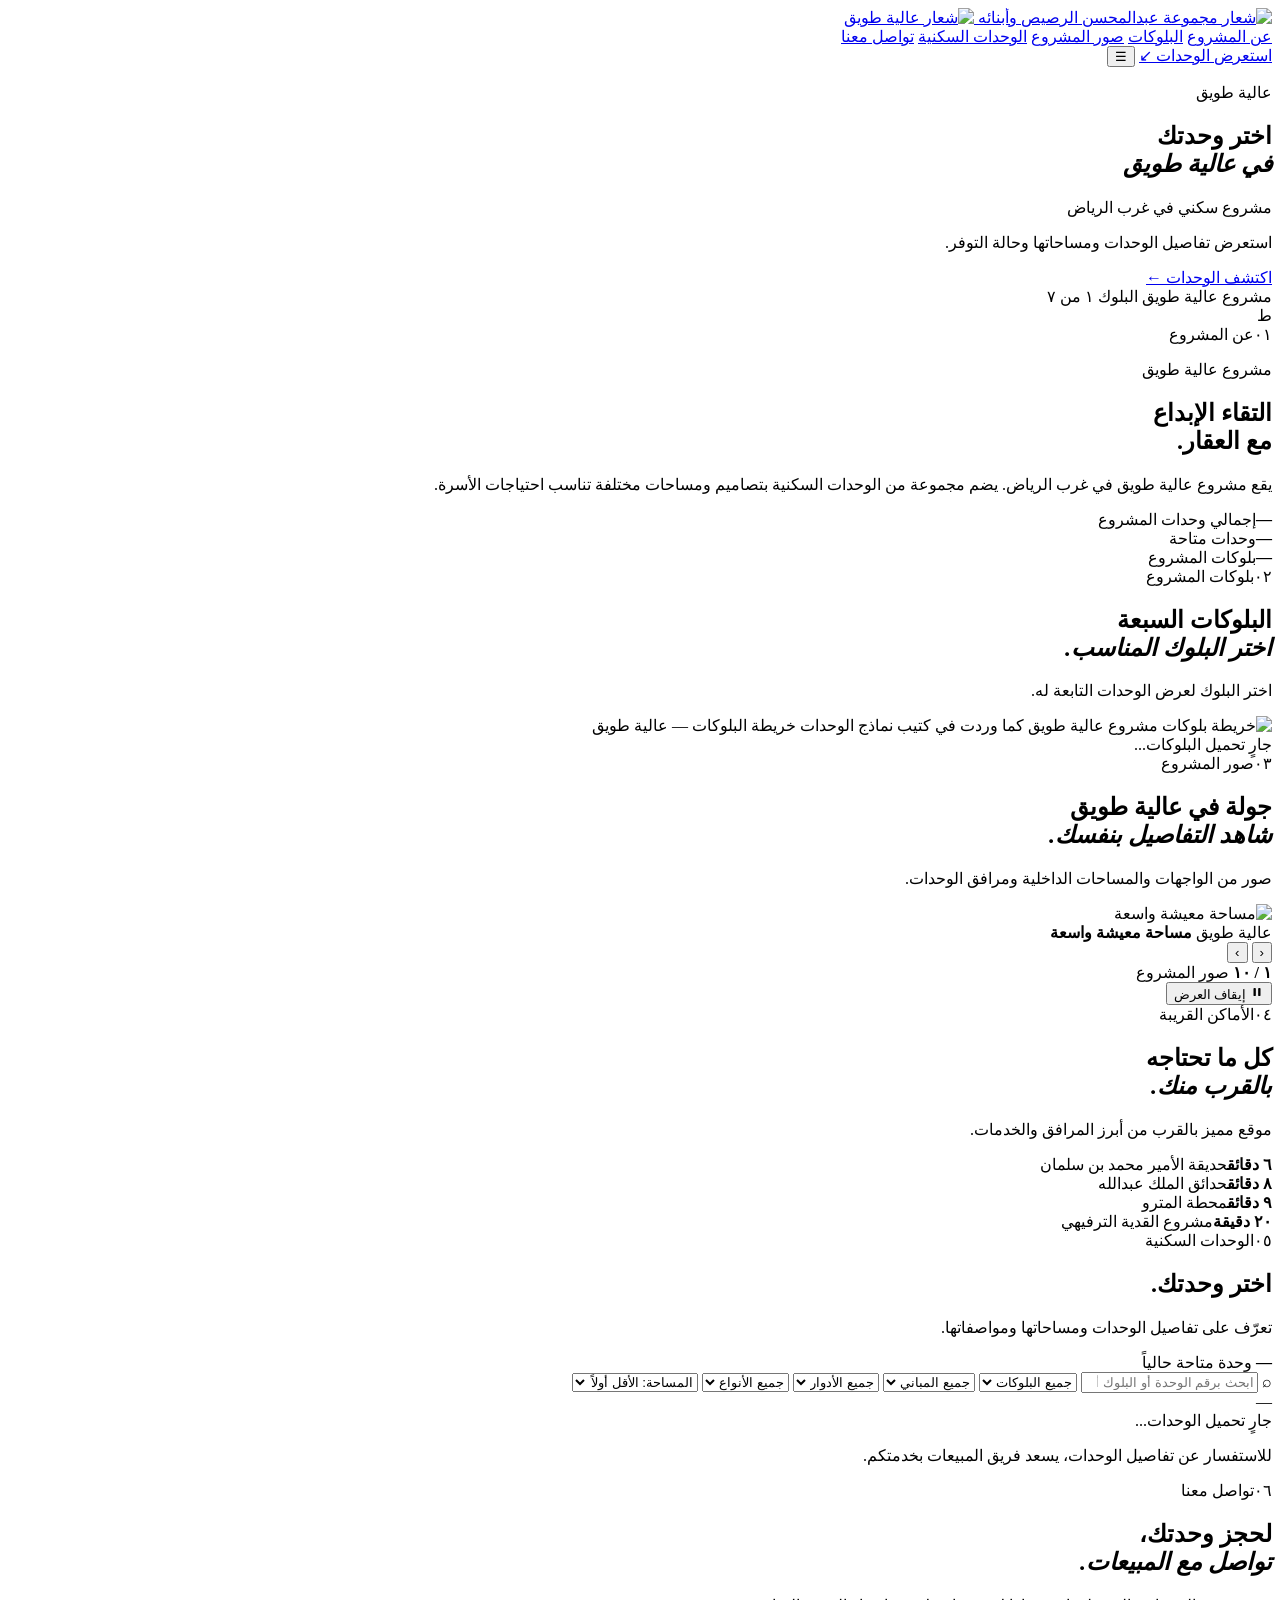
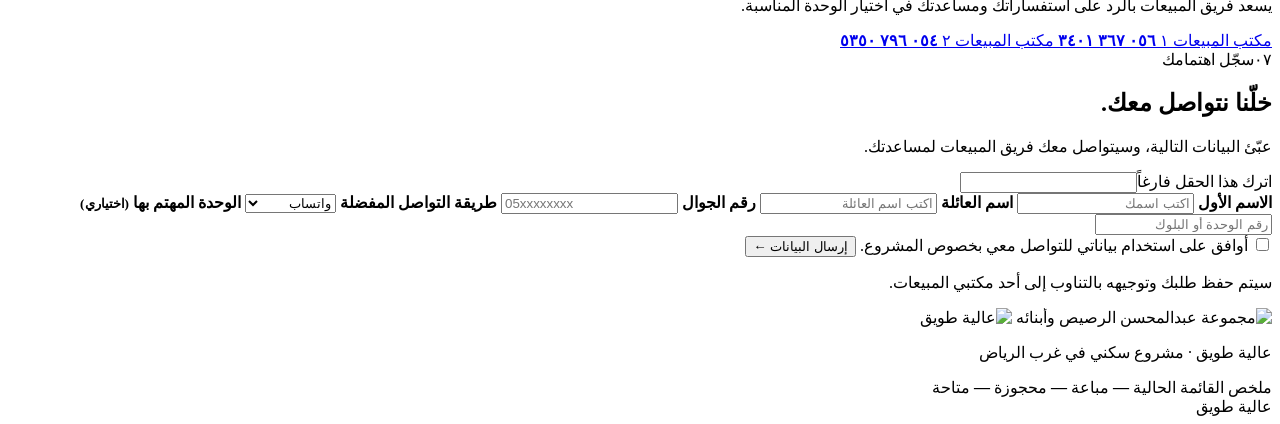
==== index.html @ 4b902c4a "Add files via upload" ====
<!doctype html>
<html lang="ar" dir="rtl">
<head>
  <meta charset="utf-8">
  <meta name="viewport" content="width=device-width, initial-scale=1">
  <meta name="theme-color" content="#633843">
  <meta name="description" content="استعرض وحدات مشروع عالية طويق وتفاصيلها">
  <title>عالية طويق | الوحدات السكنية</title>

  <link rel="preconnect" href="https://fonts.googleapis.com">
  <link rel="preconnect" href="https://fonts.gstatic.com" crossorigin>
  <link href="https://fonts.googleapis.com/css2?family=IBM+Plex+Sans+Arabic:wght@400;500;600;700&family=Noto+Naskh+Arabic:wght@500;600;700&display=swap" rel="stylesheet">

  <link rel="stylesheet" href="assets/css/site.css">
  <link rel="stylesheet" href="assets/css/modern.css">

  <!-- تنسيق بسيط لأيقونة زر المعرض فقط -->
  <style>
    .gallery-play-icon {
      display: inline-flex;
      align-items: center;
      justify-content: center;
      width: 14px;
      height: 14px;
    }
    .gallery-play-icon svg {
      display: block;
      width: 100%;
      height: 100%;
    }
  </style>
</head>
<body>

  <!-- ===================== الهيدر ===================== -->
  <header class="header">
    <a class="brand" href="#home" aria-label="مجموعة الرصيص">
      <img class="company-logo"
           src="assets/images/alrossais-logo-transparent.png"
           alt="شعار مجموعة عبدالمحسن الرصيص وأبنائه">
      <span class="brand-divider"></span>
      <span class="project-brand">
        <img class="tauwiq-logo"
             src="assets/images/tauwiq-logo-transparent.png"
             alt="شعار عالية طويق">
      </span>
    </a>

    <nav class="nav" id="nav">
      <a href="#about">عن المشروع</a>
      <a href="#sites">البلوكات</a>
      <a href="#gallery">صور المشروع</a>
      <a href="#units">الوحدات السكنية</a>
      <a href="#contact">تواصل معنا</a>
    </nav>

    <a class="nav-cta" href="#units">استعرض الوحدات <span>↙</span></a>
    <button class="menu-btn" id="menuBtn" aria-label="فتح القائمة">☰</button>
  </header>

  <main id="home">

    <!-- ===================== الهيرو ===================== -->
    <section class="hero">
      <div class="hero-image"></div>
      <div class="hero-overlay"></div>

      <div class="hero-content">
        <p class="eyebrow light">عالية طويق</p>
        <h1>اختر وحدتك<br><em>في عالية طويق</em></h1>
        <p class="hero-tagline">مشروع سكني في غرب الرياض</p>
        <p class="hero-description">استعرض تفاصيل الوحدات ومساحاتها وحالة التوفر.</p>
        <a class="primary-btn" href="#units">اكتشف الوحدات <span>←</span></a>
      </div>

      <div class="hero-bottom">
        <span>مشروع عالية طويق</span>
        <span>البلوك ١ من ٧</span>
      </div>
      <div class="hero-ornament">ط</div>
    </section>

    <!-- ===================== عن المشروع ===================== -->
    <section class="intro section-wrap" id="about">
      <div class="section-kicker">
        <span>٠١</span><i></i><span>عن المشروع</span>
      </div>

      <div class="intro-grid">
        <div>
          <p class="eyebrow">مشروع عالية طويق</p>
          <h2>التقاء الإبداع<br>مع العقار.</h2>
        </div>

        <div class="intro-copy">
          <p>يقع مشروع عالية طويق في غرب الرياض. يضم مجموعة من الوحدات السكنية بتصاميم ومساحات مختلفة تناسب احتياجات الأسرة.</p>

          <div class="intro-stats">
            <div><strong id="totalUnits">—</strong><span>إجمالي وحدات المشروع</span></div>
            <div><strong id="availableUnits">—</strong><span>وحدات متاحة</span></div>
            <div><strong id="siteCount">—</strong><span>بلوكات المشروع</span></div>
          </div>
        </div>
      </div>
    </section>

    <!-- ===================== البلوكات ===================== -->
    <section class="sites-section" id="sites">
      <div class="section-wrap">
        <div class="section-heading">
          <div>
            <div class="section-kicker"><span>٠٢</span><i></i><span>بلوكات المشروع</span></div>
            <h2>البلوكات السبعة<br><em>اختر البلوك المناسب.</em></h2>
          </div>
          <p>اختر البلوك لعرض الوحدات التابعة له.</p>
        </div>

        <div class="map-layout">
          <div class="map-image-wrap">
            <img src="assets/images/official-location-map.jpg"
                 alt="خريطة بلوكات مشروع عالية طويق كما وردت في كتيب نماذج الوحدات">
            <span class="map-caption">خريطة البلوكات — عالية طويق</span>
          </div>
          <div class="site-list" id="siteList">
            <div class="loading">جارٍ تحميل البلوكات...</div>
          </div>
        </div>
      </div>
    </section>

    <!-- ===================== معرض الصور ===================== -->
    <section class="gallery-section" id="gallery">
      <div class="section-wrap">
        <div class="section-heading gallery-heading">
          <div>
            <div class="section-kicker"><span>٠٣</span><i></i><span>صور المشروع</span></div>
            <h2>جولة في عالية طويق<br><em>شاهد التفاصيل بنفسك.</em></h2>
          </div>
          <p>صور من الواجهات والمساحات الداخلية ومرافق الوحدات.</p>
        </div>

        <div class="gallery-slider" id="gallerySlider" aria-label="معرض صور عالية طويق">

          <div class="gallery-stage">
            <img class="gallery-main-image" id="galleryMainImage"
                 src="assets/images/gallery/photo-01.webp"
                 alt="مساحة معيشة واسعة"
                 loading="lazy">
            <div class="gallery-image-shade"></div>

            <div class="gallery-caption">
              <span class="gallery-caption-kicker">عالية طويق</span>
              <strong id="galleryCaption">مساحة معيشة واسعة</strong>
            </div>

            <button class="gallery-arrow gallery-prev" id="galleryPrev" type="button" aria-label="الصورة السابقة">‹</button>
            <button class="gallery-arrow gallery-next" id="galleryNext" type="button" aria-label="الصورة التالية">›</button>
          </div>

          <div class="gallery-controls">
            <div class="gallery-position">
              <strong id="galleryCount">١ / ١٠</strong>
              <span>صور المشروع</span>
            </div>

            <div class="gallery-dots" id="galleryDots" aria-label="اختيار الصورة"></div>

            <button class="gallery-play" id="galleryPlay" type="button" aria-label="إيقاف عرض الصور">
              <!-- الأيقونة تُبنى تلقائياً عبر السكربت في الأسفل -->
              <span id="galleryPlayIcon" class="gallery-play-icon" aria-hidden="true"></span>
              <span id="galleryPlayText">إيقاف العرض</span>
            </button>
          </div>

          <div class="gallery-thumbnails" id="galleryThumbnails" aria-label="صور المعرض المصغرة"></div>
        </div>
      </div>
    </section>

    <!-- ===================== الأماكن القريبة ===================== -->
    <section class="nearby-section">
      <div class="section-wrap">
        <div class="section-heading">
          <div>
            <div class="section-kicker"><span>٠٤</span><i></i><span>الأماكن القريبة</span></div>
            <h2>كل ما تحتاجه<br><em>بالقرب منك.</em></h2>
          </div>
          <p>موقع مميز بالقرب من أبرز المرافق والخدمات.</p>
        </div>

        <div class="nearby-grid">
          <div><strong>٦ دقائق</strong><span>حديقة الأمير محمد بن سلمان</span></div>
          <div><strong>٨ دقائق</strong><span>حدائق الملك عبدالله</span></div>
          <div><strong>٩ دقائق</strong><span>محطة المترو</span></div>
          <div><strong>٢٠ دقيقة</strong><span>مشروع القدية الترفيهي</span></div>
        </div>
      </div>
    </section>

    <!-- ===================== الوحدات ===================== -->
    <section class="units-section section-wrap" id="units">
      <div class="section-heading units-heading">
        <div>
          <div class="section-kicker"><span>٠٥</span><i></i><span>الوحدات السكنية</span></div>
          <h2>اختر وحدتك.</h2>
          <p>تعرّف على تفاصيل الوحدات ومساحاتها ومواصفاتها.</p>
        </div>

        <div class="available-stamp">
          <strong id="availableStamp">—</strong>
          <span>وحدة متاحة حالياً</span>
        </div>
      </div>

      <div class="filter-panel">
        <div class="filter-top">
          <label class="search-box">
            <span>⌕</span>
            <input id="searchInput" type="search" placeholder="ابحث برقم الوحدة أو البلوك أو المبنى">
          </label>

          <select id="siteFilter" aria-label="البلوك">
            <option value="">جميع البلوكات</option>
          </select>

          <select id="buildingFilter" aria-label="المبنى">
            <option value="">جميع المباني</option>
          </select>

          <select id="floorFilter" aria-label="الدور">
            <option value="">جميع الأدوار</option>
          </select>

          <select id="typeFilter" aria-label="نوع الوحدة">
            <option value="">جميع الأنواع</option>
            <option value="دوبلكس">دوبلكس</option>
            <option value="فيلا">فيلا</option>
          </select>

          <select id="sortFilter" aria-label="ترتيب النتائج">
            <option value="area-asc">المساحة: الأقل أولاً</option>
            <option value="area-desc">المساحة: الأكبر أولاً</option>
          </select>
        </div>

        <div class="filter-bottom">
          <span class="results-count" id="resultsCount">—</span>
        </div>
      </div>

      <div class="unit-grid" id="unitGrid">
        <div class="loading">جارٍ تحميل الوحدات...</div>
      </div>

      <div class="no-results" id="noResults" hidden>لا توجد وحدات مطابقة لخيارات البحث.</div>

      <p class="availability-note">للاستفسار عن تفاصيل الوحدات، يسعد فريق المبيعات بخدمتكم.</p>
    </section>
  </main>

  <!-- ===================== تواصل + تسجيل اهتمام ===================== -->
  <div class="cta-split">

    <section class="contact-section section-wrap" id="contact">
      <div class="contact-copy">
        <div class="section-kicker"><span>٠٦</span><i></i><span>تواصل معنا</span></div>
        <h2>لحجز وحدتك،<br><em>تواصل مع المبيعات.</em></h2>
        <p>يسعد فريق المبيعات بالرد على استفساراتك ومساعدتك في اختيار الوحدة المناسبة.</p>
      </div>

      <div class="contact-numbers">
        <a href="tel:0563673401">
          <span>مكتب المبيعات ١</span>
          <strong class="phone-number"><bdi dir="ltr">٠٥٦ ٣٦٧ ٣٤٠١</bdi></strong>
        </a>
        <a href="tel:0547965350">
          <span>مكتب المبيعات ٢</span>
          <strong class="phone-number"><bdi dir="ltr">٠٥٤ ٧٩٦ ٥٣٥٠</bdi></strong>
        </a>
      </div>
    </section>

    <section class="lead-section section-wrap" id="lead">
      <div class="lead-heading">
        <div class="section-kicker"><span>٠٧</span><i></i><span>سجّل اهتمامك</span></div>
        <h2>خلّنا نتواصل معك.</h2>
        <p>عبّئ البيانات التالية، وسيتواصل معك فريق المبيعات لمساعدتك.</p>
      </div>

      <form class="lead-form" id="leadForm">
        <label class="lead-honeypot" aria-hidden="true">اترك هذا الحقل فارغاً<input name="website" type="text" tabindex="-1" autocomplete="off"></label>
        <div class="lead-fields">
          <label>
            <b>الاسم الأول</b>
            <input name="firstName" type="text" autocomplete="given-name" placeholder="اكتب اسمك" required>
          </label>

          <label>
            <b>اسم العائلة</b>
            <input name="lastName" type="text" autocomplete="family-name" placeholder="اكتب اسم العائلة" required>
          </label>

          <label>
            <b>رقم الجوال</b>
            <input name="phone" type="tel" inputmode="tel" autocomplete="tel" placeholder="05xxxxxxxx" maxlength="20" required>
          </label>

          <label>
            <b>طريقة التواصل المفضلة</b>
            <select name="contactMethod">
              <option value="واتساب">واتساب</option>
              <option value="اتصال هاتفي">اتصال هاتفي</option>
            </select>
          </label>

          <label class="full">
            <b>الوحدة المهتم بها <small>(اختياري)</small></b>
            <input name="unit" type="text" placeholder="رقم الوحدة أو البلوك">
          </label>
        </div>

        <label class="lead-consent">
          <input type="checkbox" name="consent" required>
          أوافق على استخدام بياناتي للتواصل معي بخصوص المشروع.
        </label>

        <button class="lead-submit" type="submit">إرسال البيانات <span>←</span></button>

        <p class="lead-feedback" id="leadFeedback" aria-live="polite">
سيتم حفظ طلبك وتوجيهه بالتناوب إلى أحد مكتبي المبيعات.
        </p>
      </form>
    </section>
  </div>

  <!-- ===================== الفوتر ===================== -->
  <footer class="footer">
    <div class="footer-top">
      <div class="footer-logos">
        <img class="footer-company-logo"
             src="assets/images/alrossais-logo-transparent.png"
             alt="مجموعة عبدالمحسن الرصيص وأبنائه">
        <span></span>
        <img class="footer-project-logo"
             src="assets/images/tauwiq-logo-transparent.png"
             alt="عالية طويق">
      </div>
      <p>عالية طويق · مشروع سكني في غرب الرياض</p>
    </div>

    <div class="footer-bottom">
      <div class="footer-sales" aria-label="ملخص حالات الوحدات">
        <span class="sales-title">ملخص القائمة الحالية</span>
        <span><strong id="footerSold">—</strong> مباعة</span>
        <span><strong id="footerReserved">—</strong> محجوزة</span>
        <span><strong id="footerAvailable">—</strong> متاحة</span>
      </div>
      <span class="footer-copy">عالية طويق</span>
    </div>
  </footer>

  <!-- ===================== نافذة تفاصيل الوحدة ===================== -->
  <dialog id="unitDialog" class="unit-dialog">
    <button class="dialog-close" id="dialogClose" aria-label="إغلاق">×</button>
    <div id="dialogContent"></div>
  </dialog>

  <!-- ===================== السكربتات ===================== -->

  <!-- ١) سكربت التطبيق الرئيسي -->
  <script src="assets/js/app.js"></script>

  <!-- ٢) سكربت أيقونة زر المعرض: يضمن بقاء SVG حتى لو غيّر app.js النص -->
  <script>
    (function () {
      var el = document.getElementById('galleryPlayIcon');
      if (!el) return;

      var ICONS = {
        pause:
          '<svg viewBox="0 0 24 24" fill="currentColor" aria-hidden="true">' +
            '<rect x="6"  y="5" width="4" height="14" rx="1.5"></rect>' +
            '<rect x="14" y="5" width="4" height="14" rx="1.5"></rect>' +
          '</svg>',
        play:
          '<svg viewBox="0 0 24 24" fill="currentColor" aria-hidden="true">' +
            '<path d="M8 5.3v13.4a1 1 0 0 0 1.52.85l11-6.7a1 1 0 0 0 0-1.7l-11-6.7A1 1 0 0 0 8 5.3z"></path>' +
          '</svg>'
      };

      // الأيقونة الافتراضية: إيقاف مؤقت (شريطان)
      el.innerHTML = ICONS.pause;

      // اعتراض setter الخاص بـ textContent حتى لو app.js حاول تغييره
      var nativeDesc = Object.getOwnPropertyDescriptor(Node.prototype, 'textContent');

      Object.defineProperty(el, 'textContent', {
        configurable: true,
        get: function () {
          return nativeDesc.get.call(el);
        },
        set: function (value) {
          var str = String(value == null ? '' : value).trim();

          // كشف هل القيمة الجديدة تعني "إيقاف" أم "تشغيل"
          var isPause =
            /[Ⅱ❚⏸‖]/.test(str) ||        // رموز إيقاف شائعة
            /إيقاف/.test(str) ||
            str === 'II';

          el.innerHTML = isPause ? ICONS.pause : ICONS.play;
        }
      });
    })();
  </script>

  <!-- ٣) ظهور العناصر عند التمرير -->
  <script>
    (function () {
      var els = document.querySelectorAll(
        '.intro-grid, .section-heading, .map-layout, .gallery-slider, .nearby-grid, .filter-panel'
      );

      if (!('IntersectionObserver' in window)) return;

      var io = new IntersectionObserver(function (entries) {
        entries.forEach(function (entry) {
          if (entry.isIntersecting) {
            entry.target.classList.add('in');
            io.unobserve(entry.target);
          }
        });
      }, { threshold: 0.12 });

      els.forEach(function (el) {
        el.classList.add('rv');
        io.observe(el);
      });
    })();
  </script>
</body>
</html>
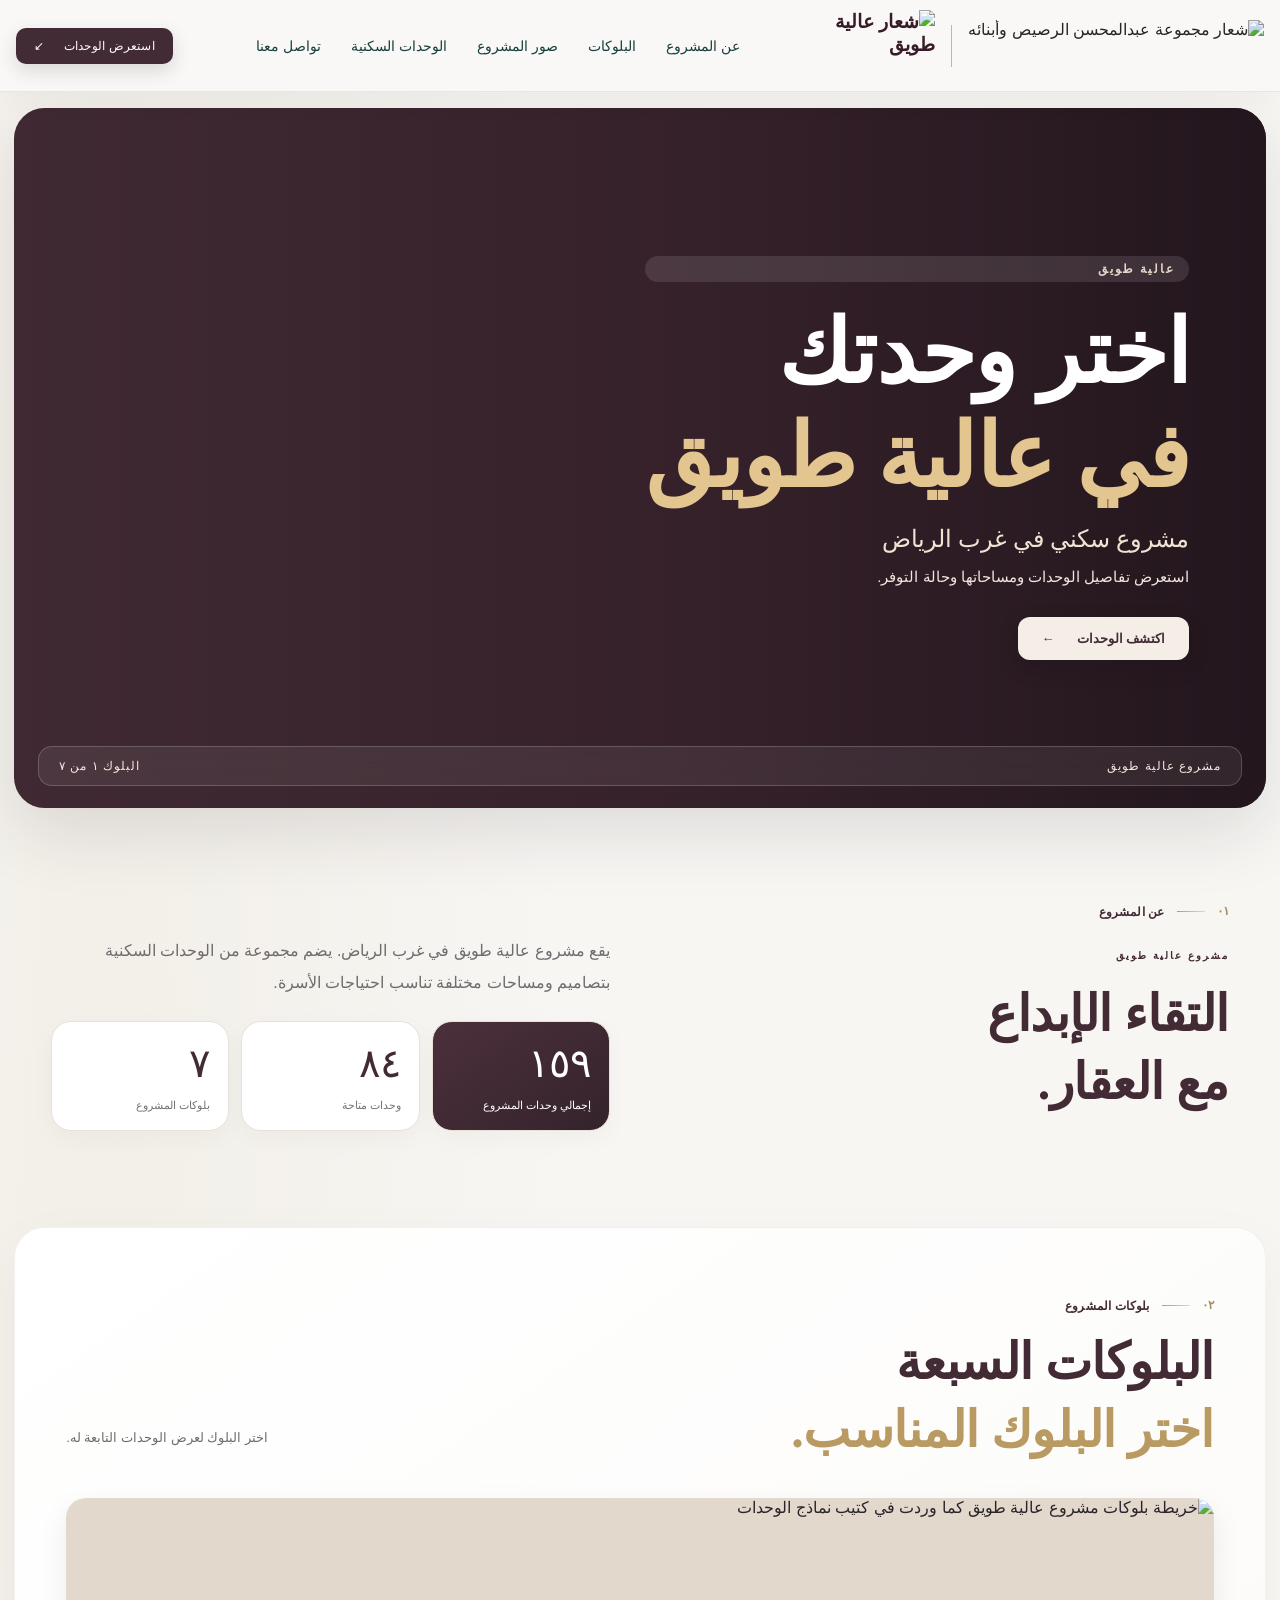
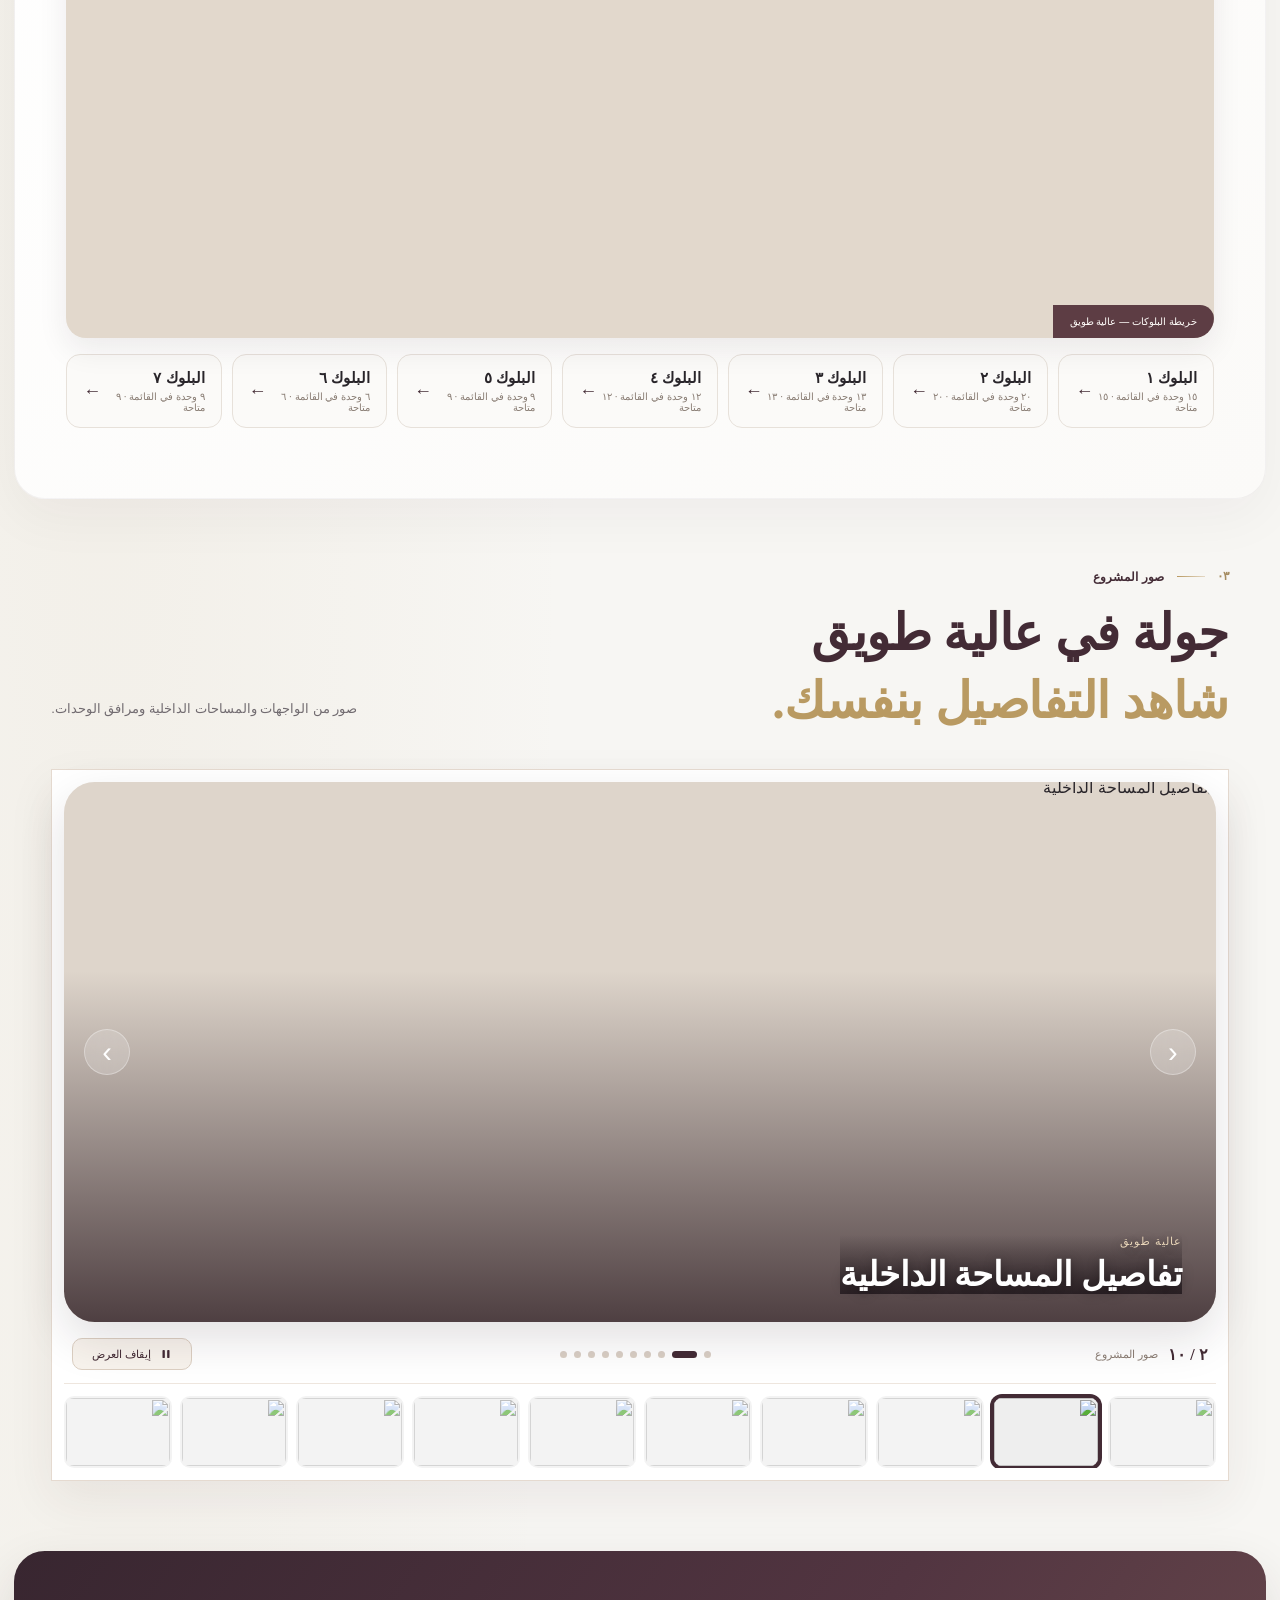
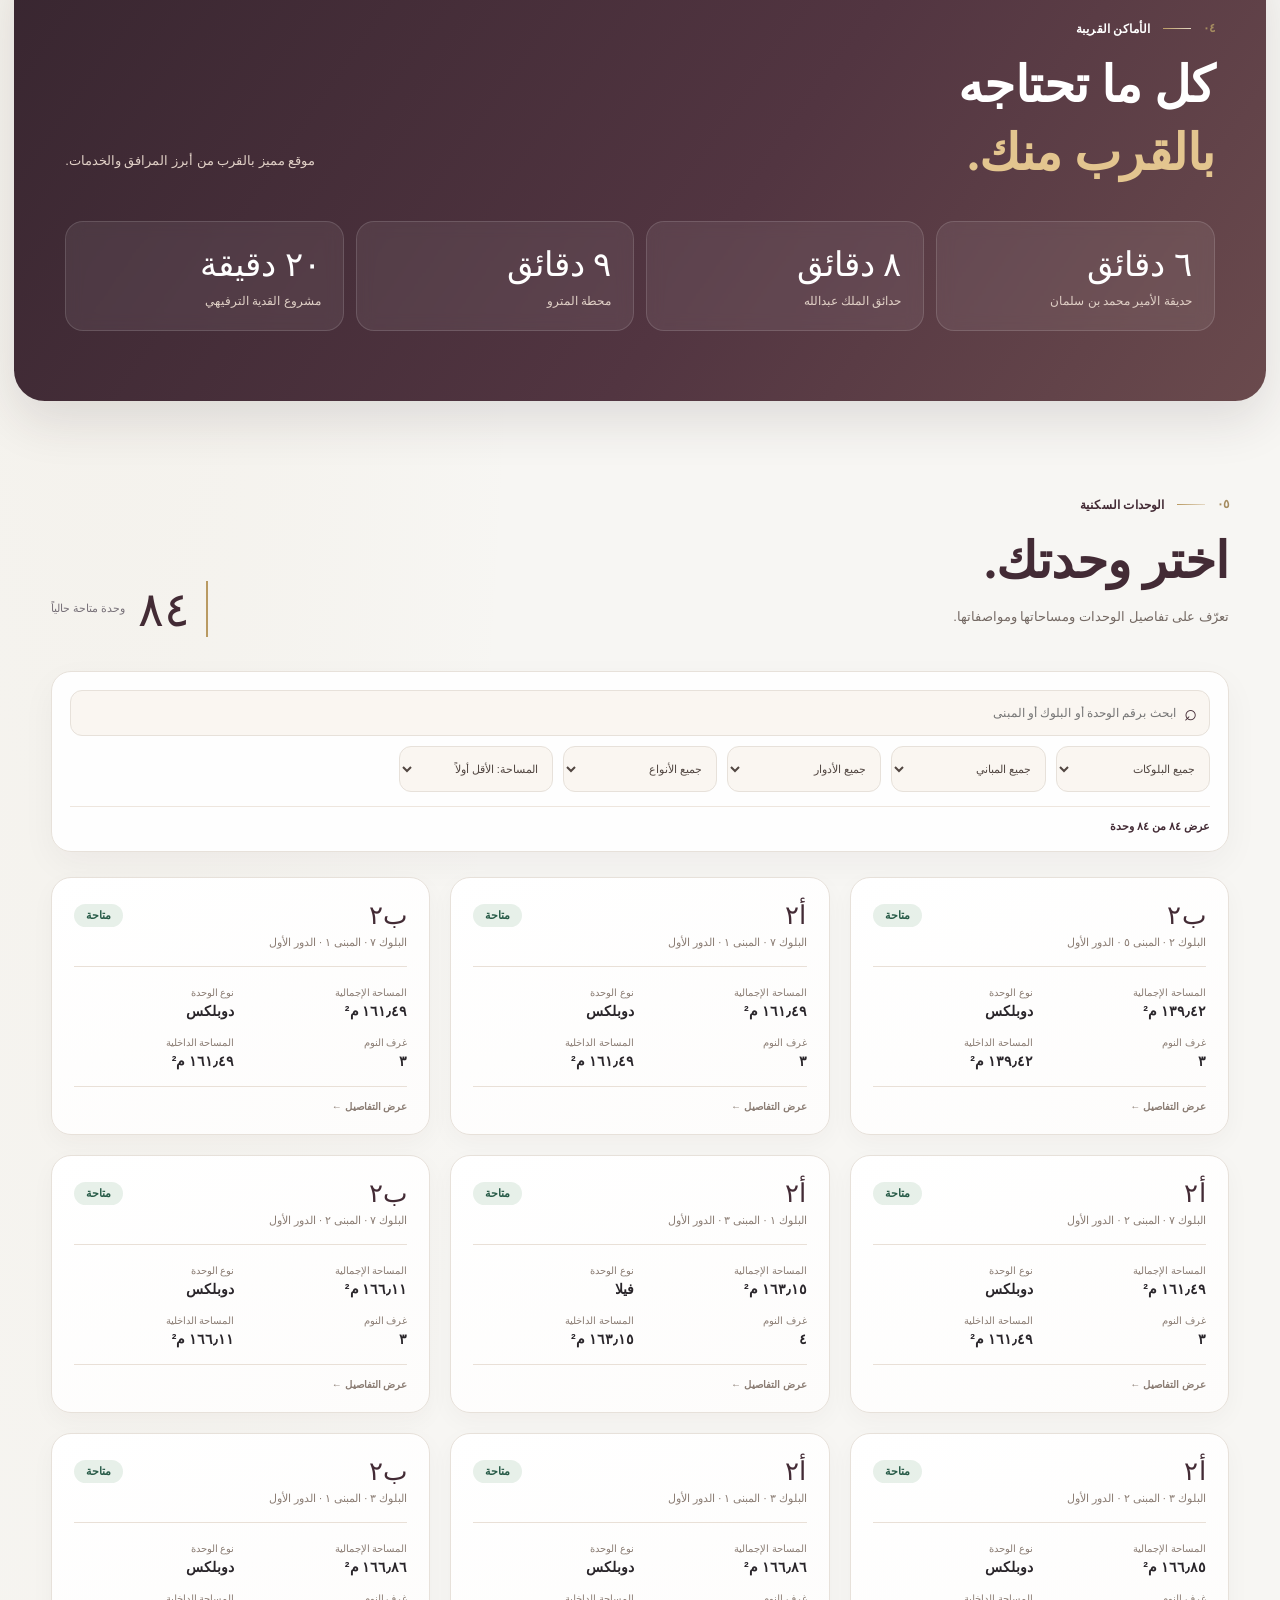
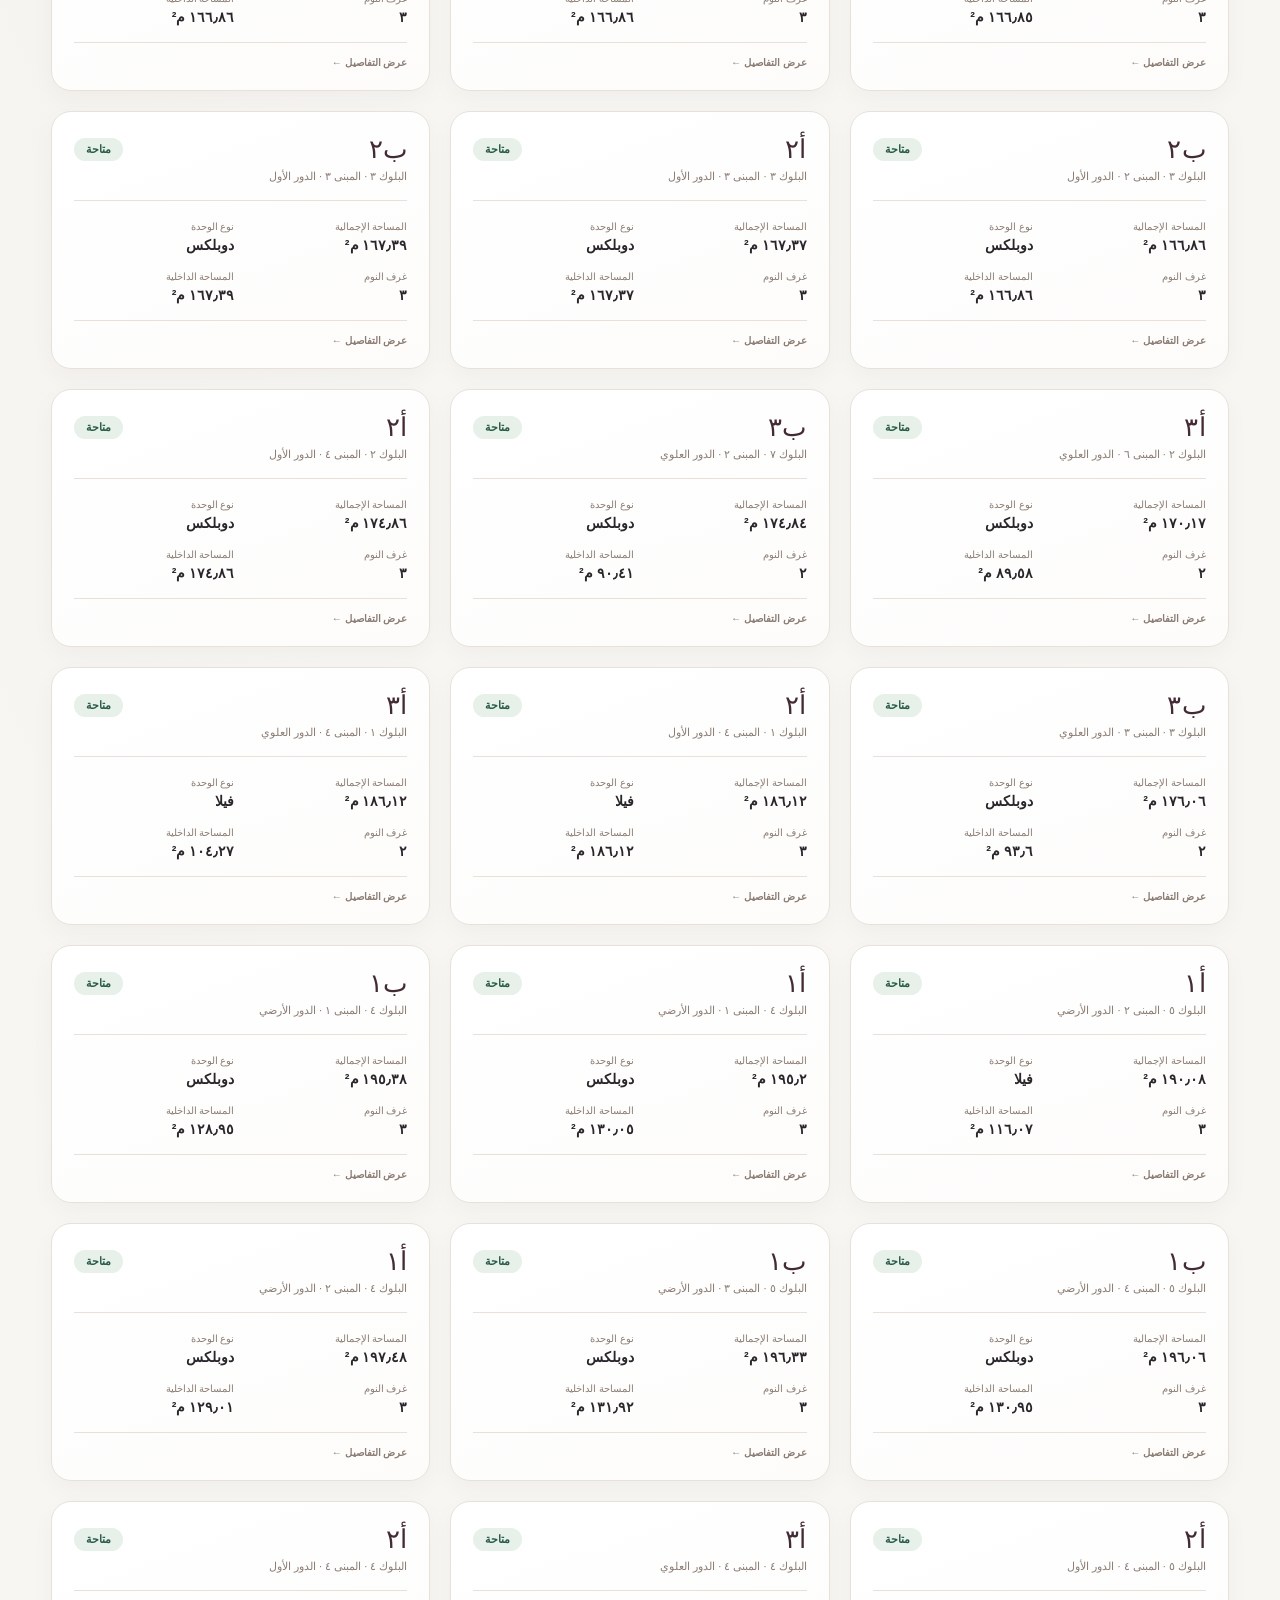
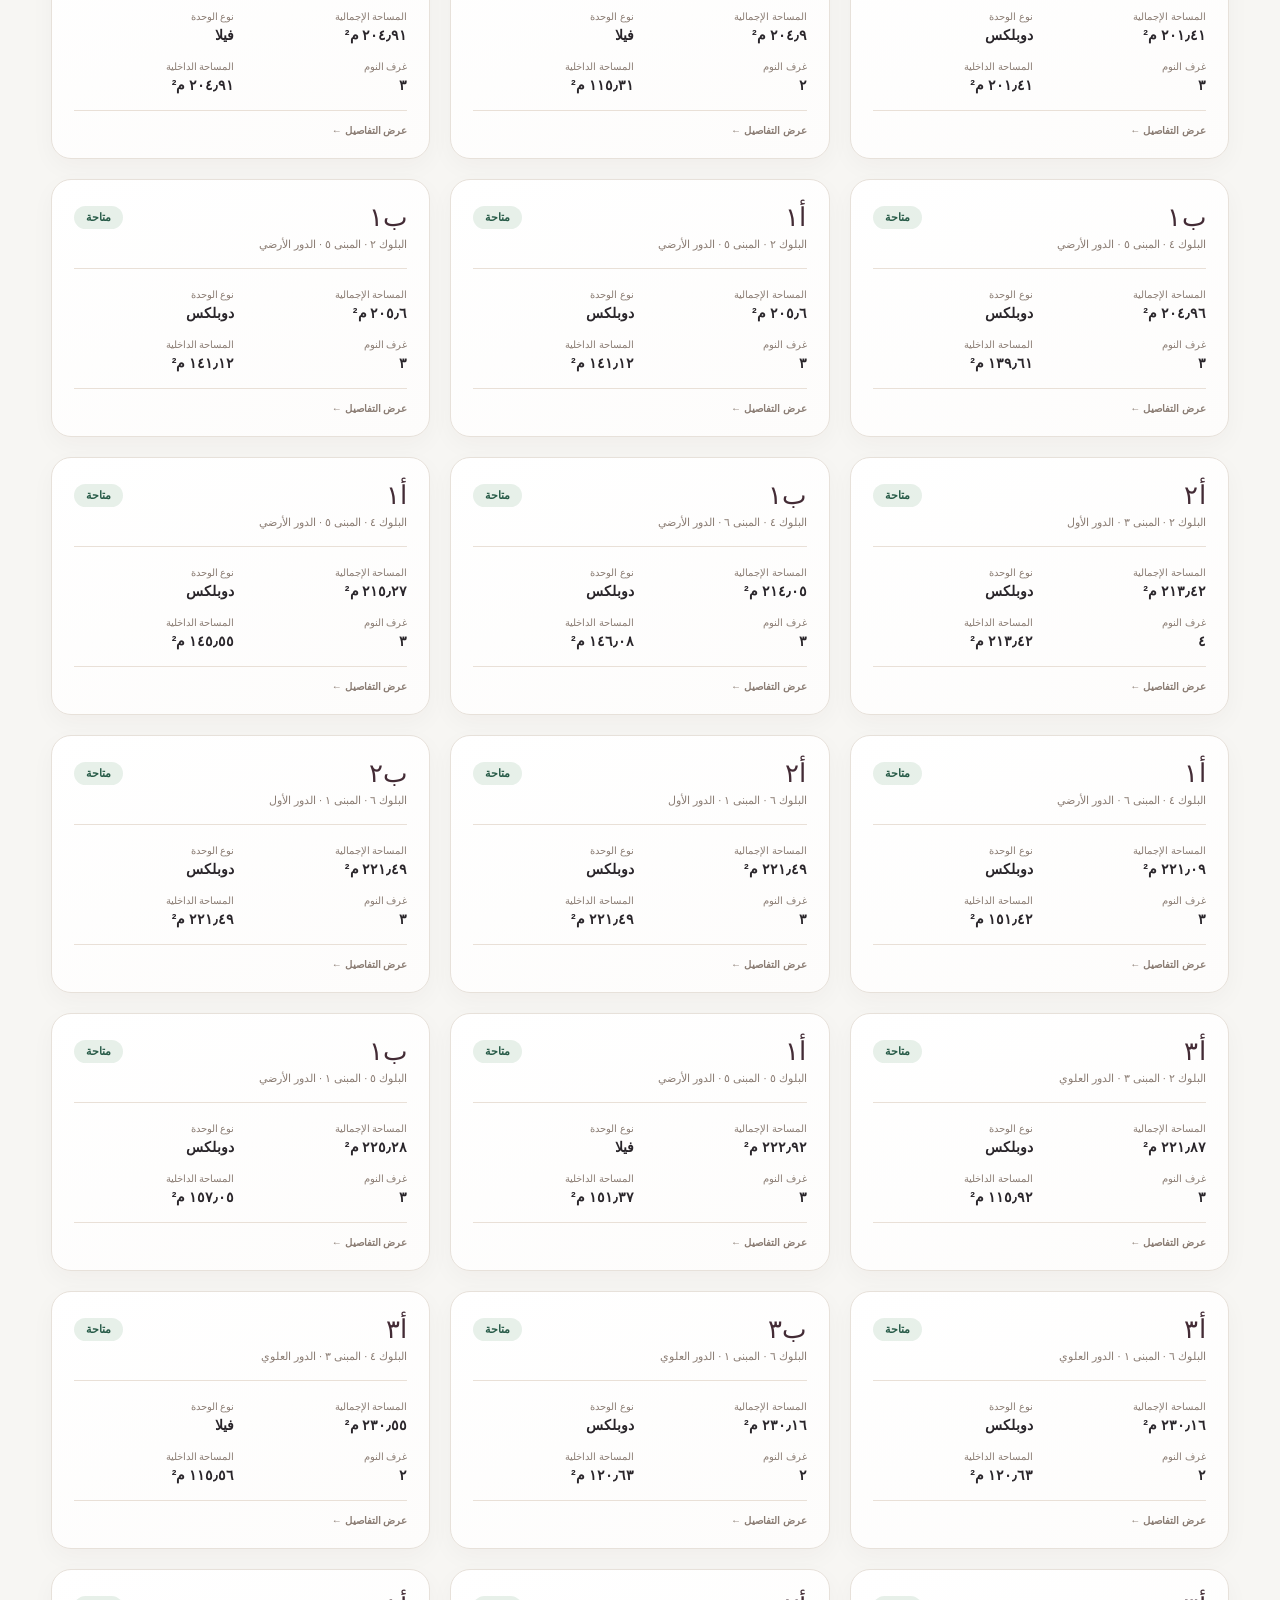
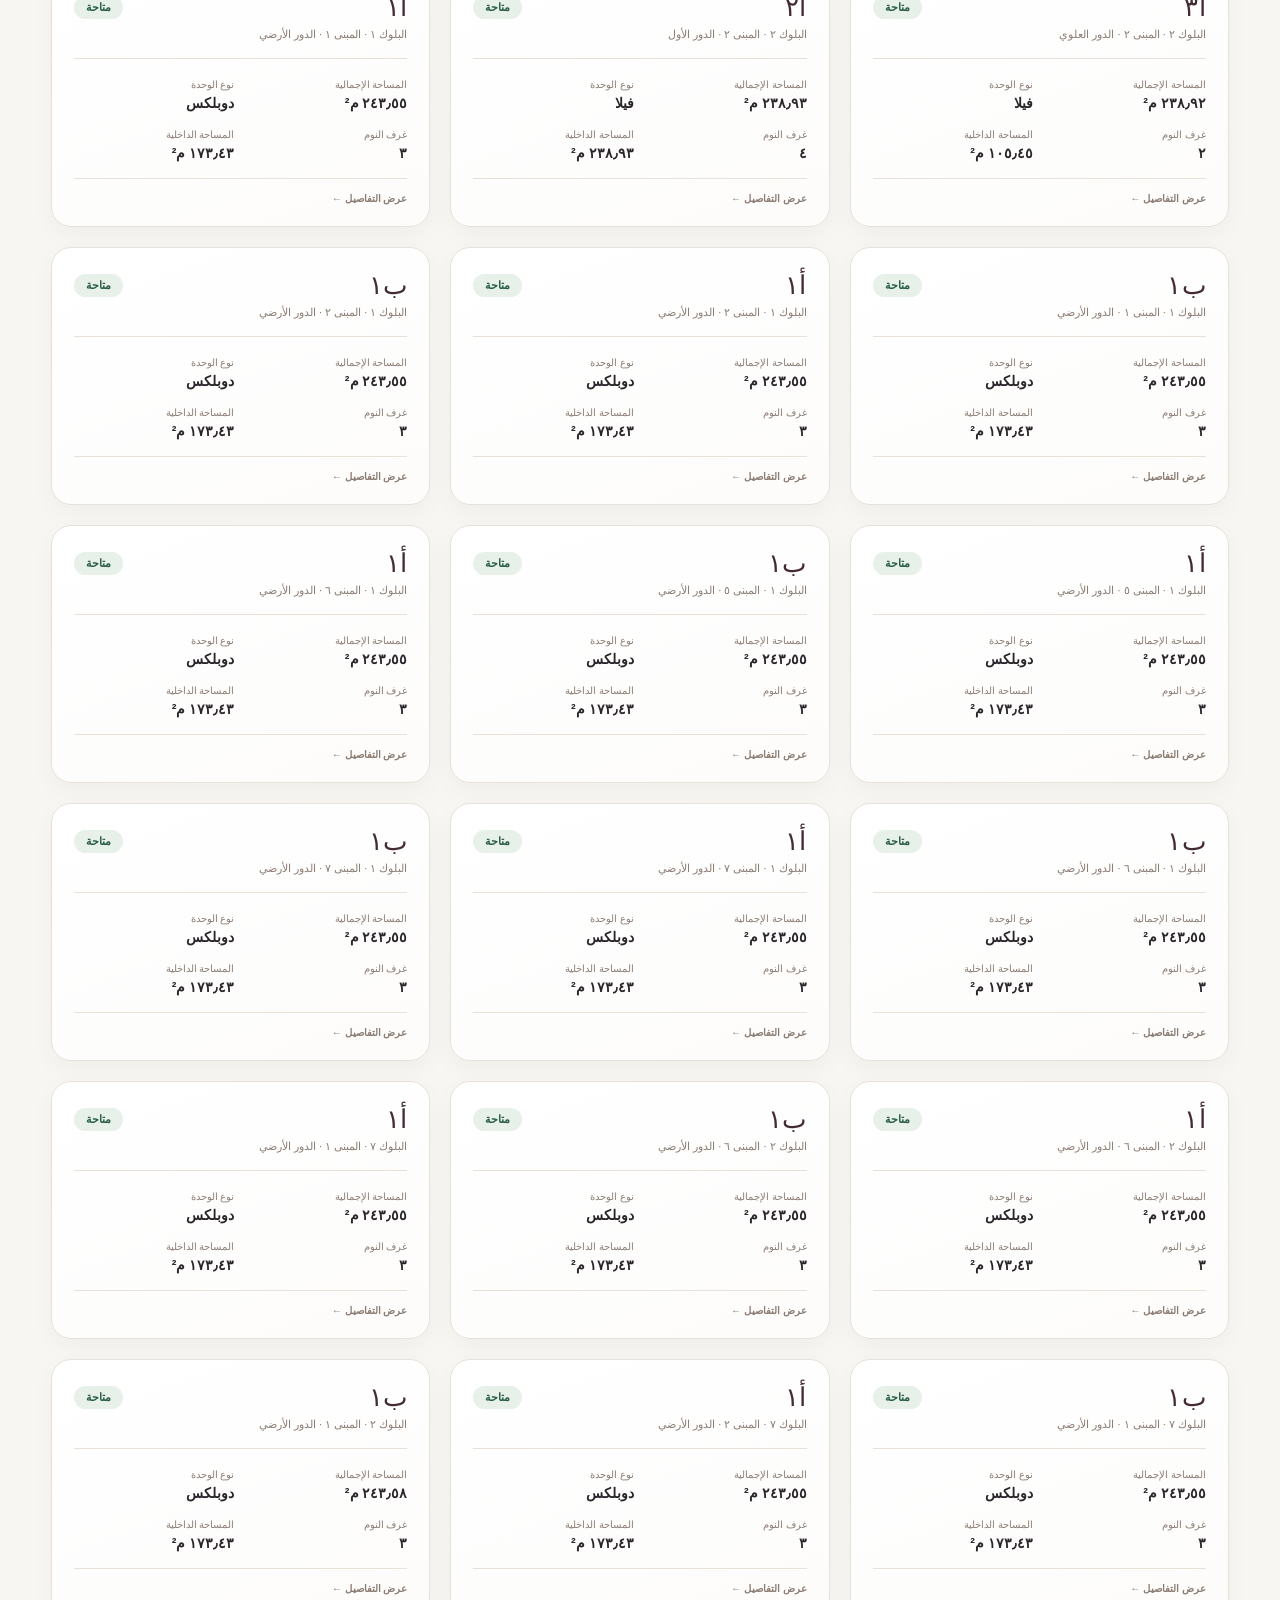
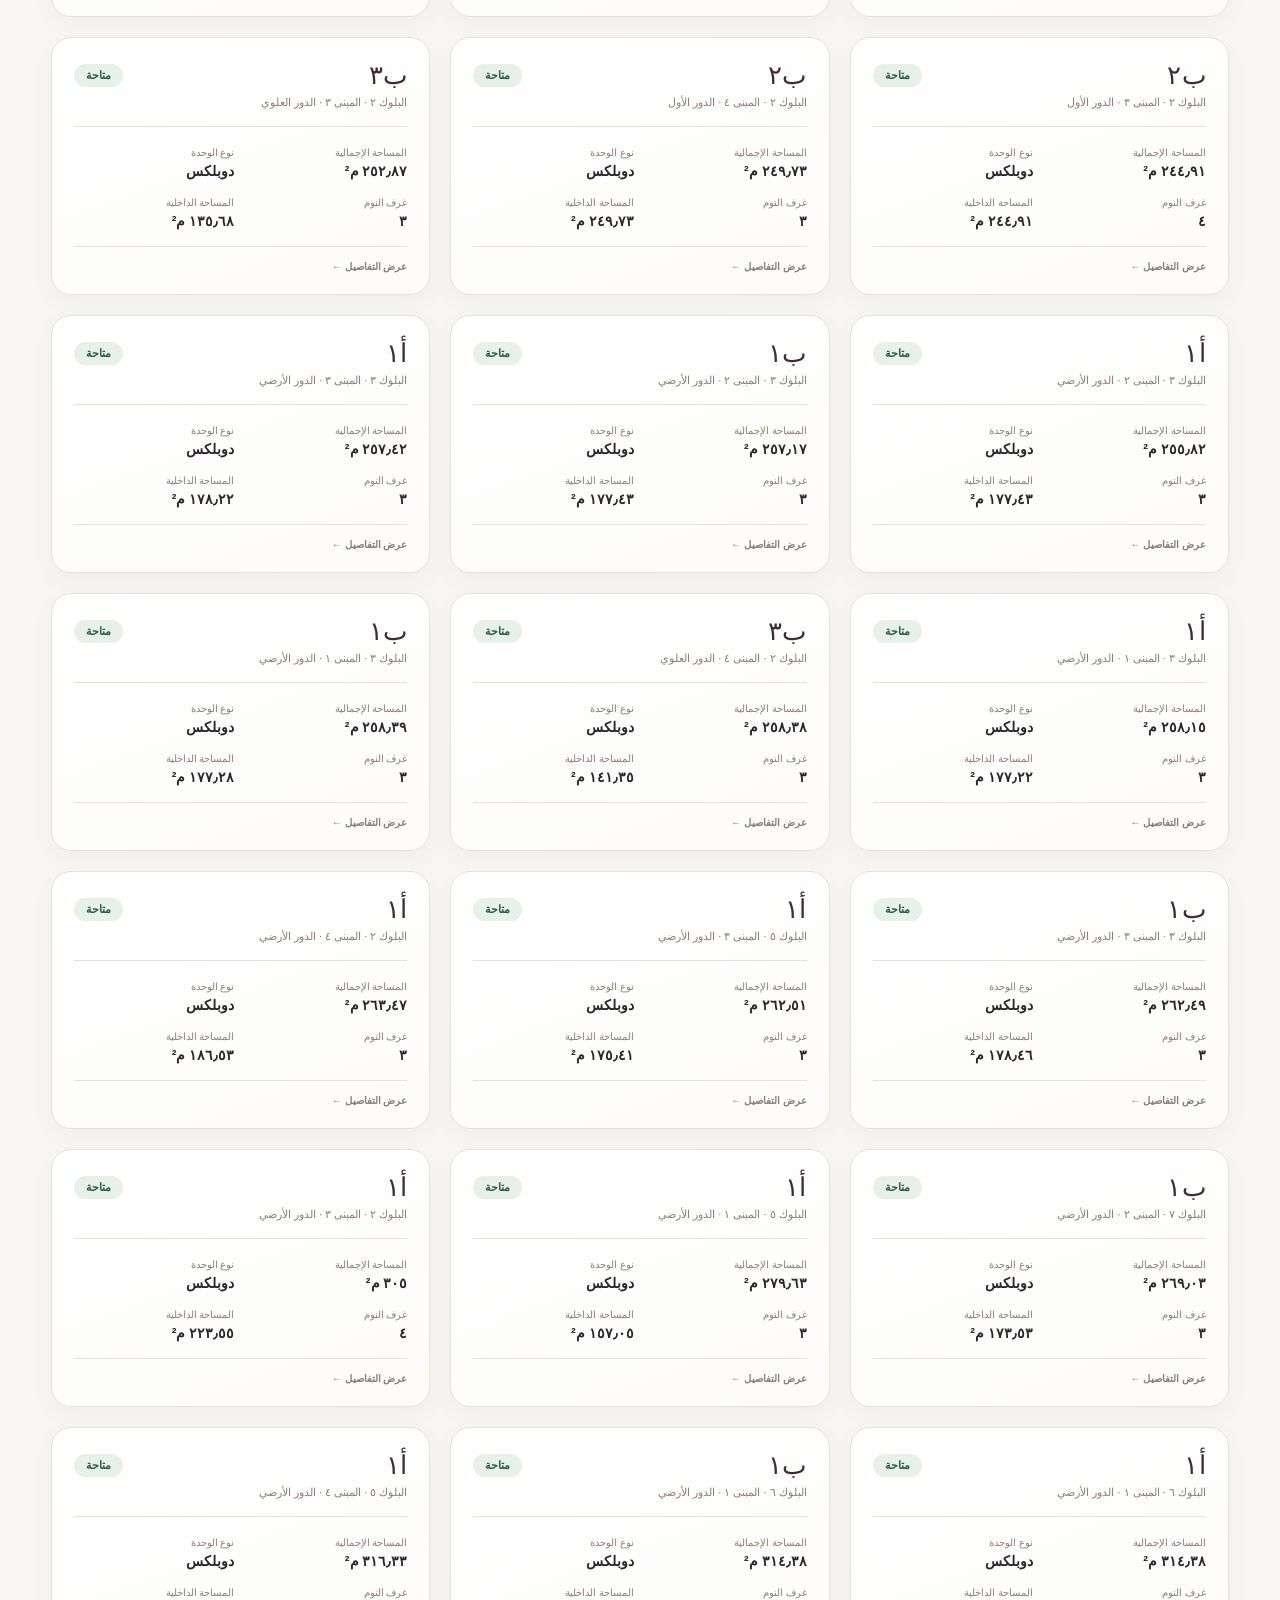
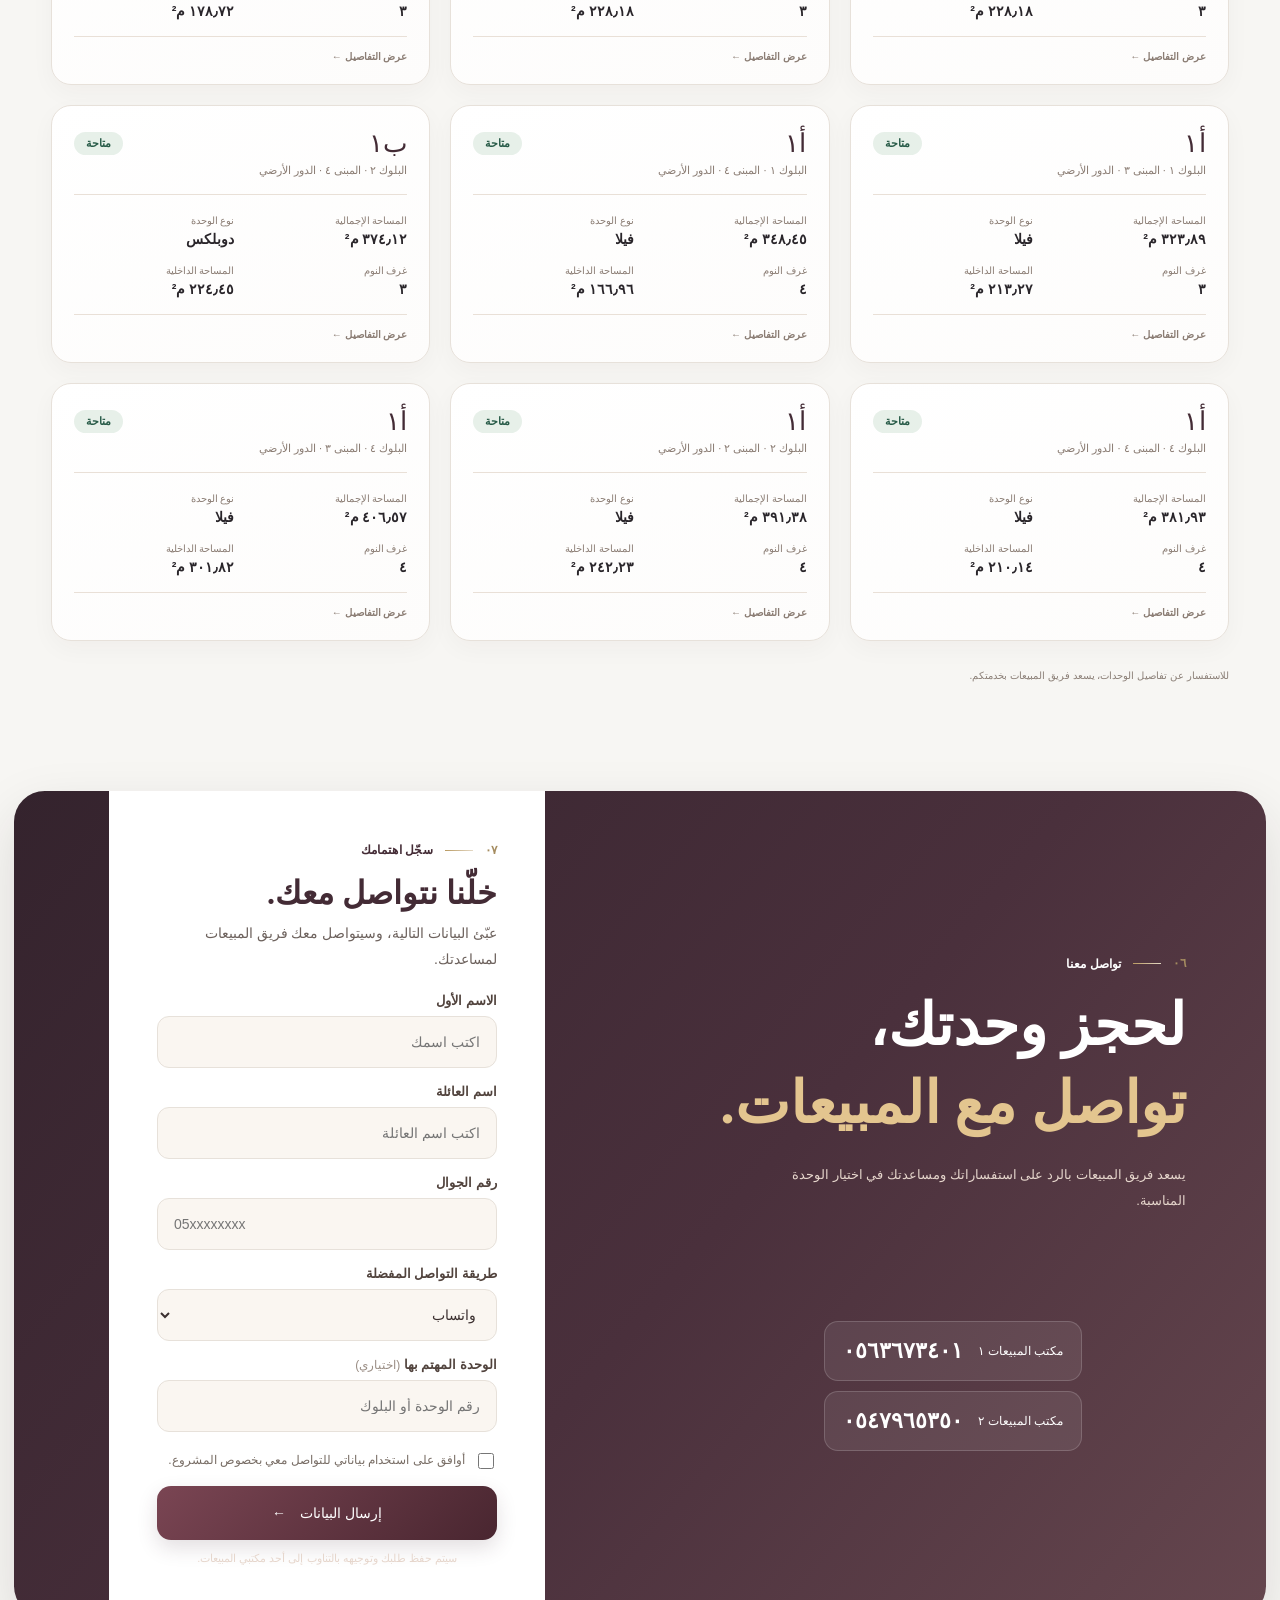
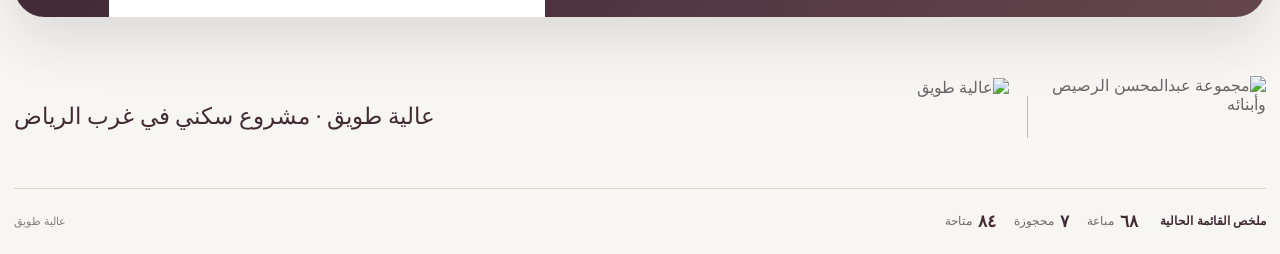
==== commit 58a9b47c: "Update index.html" ====
--- a/index.html
+++ b/index.html
@@ -271,11 +271,11 @@
       <div class="contact-numbers">
         <a href="tel:0563673401">
           <span>مكتب المبيعات ١</span>
-          <strong class="phone-number"><bdi dir="ltr">٠٥٦ ٣٦٧ ٣٤٠١</bdi></strong>
+          <strong class="phone-number"><bdi dir="ltr">٠٥٦٣٦٧٣٤٠١</bdi></strong>
         </a>
         <a href="tel:0547965350">
           <span>مكتب المبيعات ٢</span>
-          <strong class="phone-number"><bdi dir="ltr">٠٥٤ ٧٩٦ ٥٣٥٠</bdi></strong>
+          <strong class="phone-number"><bdi dir="ltr">٠٥٤٧٩٦٥٣٥٠</bdi></strong>
         </a>
       </div>
     </section>
@@ -439,4 +439,4 @@
     })();
   </script>
 </body>
-</html>+</html>
--- a/assets/css/site.css
+++ b/assets/css/site.css
@@ -0,0 +1,372 @@
+*{box-sizing:border-box} :root{--maroon:#633843;--maroon-dark:#492630;--beige:#F4EEE7;--cream:#DBD1BB;--ink:#30282A;--muted:#82766F;--line:#E5DAD0;--white:#FFFDFA;--green:#285B48;--amber:#946D24;--red:#99504B;--brand-green:#173F3B;--brand-gold:#B99742;--surface:#FBF8F3;--surface-alt:#EFE7DE}
+html{scroll-behavior:smooth;scroll-padding-top:90px}body{margin:0;background:var(--beige);color:var(--ink);font-family:"IBM Plex Sans Arabic",Tahoma,Arial,sans-serif}a{color:inherit;text-decoration:none}button,input,select{font:inherit}.header{height:82px;position:sticky;top:0;z-index:20;background:rgba(244,238,231,.96);backdrop-filter:blur(12px);border-bottom:1px solid #d9cec3;display:flex;align-items:center;justify-content:space-between;padding:0 6.5vw}.brand img{width:120px;height:60px;object-fit:contain;mix-blend-mode:multiply}.nav{display:flex;gap:34px;font-size:13px;color:#5d5350}.nav a:hover{color:var(--maroon)}.nav-cta{background:var(--maroon);color:white;padding:12px 19px;font-size:12px;letter-spacing:.2px}.nav-cta span{margin-right:16px}.menu-btn{display:none;border:0;background:none;font-size:24px;color:var(--maroon)}
+.hero{height:min(720px,calc(100vh - 82px));min-height:570px;position:relative;overflow:hidden;background:var(--maroon);color:white;display:flex;align-items:center;padding:5vw 11vw}.hero-image{position:absolute;inset:0;background-image:url("../images/official-project-cover.jpg");background-position:center 52%;background-size:cover;filter:saturate(.7)}.hero-overlay{position:absolute;inset:0;background:linear-gradient(90deg,rgba(62,27,37,.18) 0%,rgba(82,39,51,.58) 48%,rgba(65,34,42,.94) 100%)}.hero-content{position:relative;z-index:2;max-width:600px}.eyebrow{font-size:10px;letter-spacing:2px;color:var(--maroon);font-weight:700;margin:0 0 20px}.eyebrow.light{color:#e4d7c9}.hero h1{font-family:"Noto Naskh Arabic",serif;font-size:clamp(58px,8vw,106px);line-height:1.1;font-weight:600;margin:0 0 12px;letter-spacing:-1px}.hero h1 em,.section-heading h2 em,.models-heading h2 em{font-style:normal;color:#dfc9aa}.hero-tagline{font-family:"Noto Naskh Arabic",serif;font-size:25px;margin:15px 0 8px;color:#eadccf}.hero-description{max-width:420px;color:#e4d9d2;font-size:14px;line-height:2.1;margin:0 0 28px}.primary-btn{display:inline-flex;align-items:center;gap:32px;background:var(--beige);color:var(--maroon);padding:15px 22px;font-size:13px;font-weight:600}.primary-btn:hover{background:white}.hero-bottom{position:absolute;z-index:2;bottom:28px;right:6.5vw;left:6.5vw;display:flex;justify-content:space-between;color:#e9ded4;font-size:10px;letter-spacing:1px;border-top:1px solid #ffffff45;padding-top:14px}.hero-ornament{position:absolute;left:7%;top:9%;font-family:"Noto Naskh Arabic";font-size:250px;line-height:1;color:#fff;opacity:.045;pointer-events:none}
+.section-wrap{padding:100px 8vw}.section-kicker{display:flex;align-items:center;gap:12px;color:var(--maroon);font-size:11px;font-weight:600;margin-bottom:28px}.section-kicker span:first-child{font-family:Georgia,serif;color:#a18a79}.section-kicker i{height:1px;width:42px;background:var(--cream)}.intro-grid{display:grid;grid-template-columns:1fr 1.05fr;gap:12%;align-items:start}.intro h2,.section-heading h2,.models-heading h2{font-family:"Noto Naskh Arabic",serif;font-size:clamp(42px,5vw,66px);font-weight:600;line-height:1.3;margin:0;color:var(--maroon)}.intro-copy>p{font-size:15px;line-height:2.2;color:#6d625d;margin:7px 0 38px}.intro-stats{display:grid;grid-template-columns:repeat(3,1fr);border-top:1px solid var(--cream);padding-top:22px;gap:12px}.intro-stats div{display:flex;flex-direction:column;gap:5px}.intro-stats strong{font-family:Georgia,serif;font-size:34px;color:var(--maroon);font-weight:400}.intro-stats span{font-size:11px;color:var(--muted)}
+.sites-section{background:#ebe2d8}.section-heading{display:flex;justify-content:space-between;align-items:end;gap:30px;margin-bottom:42px}.section-heading>p{max-width:300px;color:#746963;font-size:13px;line-height:2}.section-heading h2{font-size:54px}.map-layout{display:grid;grid-template-columns:1.1fr .9fr;gap:28px;align-items:stretch}.map-image-wrap{position:relative;background:#ded4c9;min-height:390px;overflow:hidden}.map-image-wrap img{width:100%;height:100%;min-height:390px;object-fit:cover}.map-caption{position:absolute;bottom:0;right:0;background:var(--maroon);color:white;padding:11px 17px;font-size:10px}.site-list{display:grid;grid-template-columns:repeat(2,1fr);gap:10px}.site-chip{border:1px solid #d7c9bc;background:#f7f2ec;padding:17px 18px;text-align:right;cursor:pointer;display:flex;align-items:center;justify-content:space-between;transition:.2s;color:var(--ink)}.site-chip:hover,.site-chip.active{background:var(--maroon);color:white;border-color:var(--maroon)}.site-chip strong{font-size:15px;font-weight:600}.site-chip small{display:block;font-size:10px;color:#8e8179;margin-top:4px}.site-chip.active small,.site-chip:hover small{color:#eadbd0}.site-arrow{font-size:18px;color:var(--maroon)}.site-chip.active .site-arrow,.site-chip:hover .site-arrow{color:#eadbd0}
+.units-section{background:#f8f4ef}.units-heading{align-items:end}.units-heading h2{font-size:56px}.units-heading>div>p{font-size:13px;color:var(--muted)}.available-stamp{display:flex;align-items:center;gap:13px;border-right:1px solid var(--cream);padding-right:20px;color:var(--muted);font-size:11px}.available-stamp strong{font-family:Georgia,serif;font-size:48px;font-weight:400;color:var(--maroon)}.filter-panel{background:#fff;border:1px solid var(--line);padding:18px 20px;margin-bottom:25px}.filter-top{display:grid;grid-template-columns:1.5fr repeat(5,1fr);gap:9px}.search-box{display:flex;align-items:center;border:1px solid var(--line);padding:0 12px;min-width:0}.search-box span{font-size:22px;color:var(--maroon)}.search-box input{border:0;outline:0;width:100%;padding:12px 8px;background:transparent;font-size:12px}.filter-top select{border:1px solid var(--line);padding:12px 10px;background:#fff;color:#5e5550;font-size:11px;min-width:0;outline-color:var(--maroon)}.filter-bottom{display:flex;justify-content:space-between;align-items:center;border-top:1px solid #f0ebe5;margin-top:14px;padding-top:13px}.toggle-label{display:flex;align-items:center;gap:9px;font-size:11px;color:#756b65;cursor:pointer}.toggle-label input{position:absolute;opacity:0}.toggle-ui{width:30px;height:17px;background:#d6cec7;border-radius:20px;position:relative;transition:.2s}.toggle-ui:after{content:"";position:absolute;width:11px;height:11px;right:3px;top:3px;background:white;border-radius:50%;transition:.2s}.toggle-label input:checked+.toggle-ui{background:var(--maroon)}.toggle-label input:checked+.toggle-ui:after{right:16px}.results-count{font-size:11px;color:var(--maroon);font-weight:600}.unit-grid{display:grid;grid-template-columns:repeat(3,1fr);gap:14px}.unit-card{background:#fff;border:1px solid var(--line);padding:20px;transition:.2s;cursor:pointer;position:relative}.unit-card:hover{border-color:#b99b8b;transform:translateY(-3px);box-shadow:0 12px 25px #4e2d3210}.unit-card-top{display:flex;justify-content:space-between;align-items:center;gap:10px}.unit-code{font-family:Georgia,serif;font-size:25px;color:var(--maroon)}.unit-status{font-size:10px;padding:5px 9px;background:#e8f1e9;color:var(--green)}.unit-status.reserved{background:#f6eedf;color:var(--amber)}.unit-status.sold{background:#f3e6e4;color:var(--red)}.unit-location{font-size:11px;color:#93877e;margin:5px 0 17px}.unit-specs{display:grid;grid-template-columns:repeat(2,1fr);gap:13px;border-top:1px solid #eee8e1;padding-top:15px}.unit-specs span{font-size:10px;color:#9a8f86}.unit-specs strong{display:block;color:#413936;font-size:14px;font-weight:600;margin-top:3px}.unit-price-row{display:flex;align-items:end;justify-content:space-between;border-top:1px solid #eee8e1;padding-top:14px;margin-top:17px}.unit-price-row span{font-size:10px;color:#958981}.unit-price-row strong{font-size:19px;color:var(--maroon);font-weight:600}.unit-more{font-size:10px;color:#988b82}.no-results{padding:35px;background:white;text-align:center;color:var(--muted);font-size:13px}.availability-note{font-size:10px;color:#9b918a;line-height:1.9;margin-top:25px}
+.models-section{background:var(--maroon);color:white;padding:90px 0 100px}.light-kicker{color:#eadbd0}.light-kicker i{background:#a9827d}.models-heading{display:flex;justify-content:space-between;align-items:end;gap:30px;margin-bottom:35px}.models-heading h2{color:white;font-size:54px}.models-heading p{max-width:280px;color:#e1d1c7;font-size:12px;line-height:2}.model-gallery{display:grid;grid-template-columns:1fr 1fr;gap:16px}.model-gallery figure{margin:0;background:#f4eee7;color:var(--maroon);overflow:hidden}.model-gallery img{display:block;width:100%;height:320px;object-fit:cover}.model-gallery figcaption{display:flex;justify-content:space-between;align-items:center;padding:16px 20px}.model-gallery figcaption span{font-size:10px;color:#9b817a}.model-gallery figcaption strong{font-size:14px}.models-note{font-size:10px;color:#ddc9c0;margin-top:17px}
+.footer{background:#f4eee7;padding:35px 8vw 22px}.footer-top{display:flex;align-items:center;justify-content:space-between;padding-bottom:25px;border-bottom:1px solid #dfd4ca}.footer-top img{width:130px;height:65px;object-fit:contain;mix-blend-mode:multiply}.footer-top p{font-family:"Noto Naskh Arabic";font-size:20px;color:var(--maroon)}.footer-bottom{display:flex;justify-content:space-between;color:#998e86;font-size:10px;padding-top:17px}
+.loading{padding:25px;color:var(--muted);font-size:13px}.unit-dialog{border:0;padding:0;width:min(620px,calc(100% - 28px));max-height:90vh;overflow:auto;background:#f8f4ef;color:var(--ink);box-shadow:0 25px 80px #21111455}.unit-dialog::backdrop{background:#26151bb3;backdrop-filter:blur(3px)}.dialog-close{position:sticky;top:10px;float:left;margin:10px 10px 0 0;border:0;background:var(--maroon);color:white;width:34px;height:34px;border-radius:50%;font-size:22px;cursor:pointer}.dialog-body{padding:42px 34px 32px}.dialog-eyebrow{font-size:10px;letter-spacing:1px;color:var(--maroon)}.dialog-title{font-family:"Noto Naskh Arabic";font-size:38px;color:var(--maroon);margin:8px 0}.dialog-price{font-size:28px;color:var(--maroon);font-weight:600;margin:15px 0 25px}.dialog-grid{display:grid;grid-template-columns:1fr 1fr;gap:0;border-top:1px solid var(--line)}.dialog-grid div{padding:13px 5px;border-bottom:1px solid var(--line)}.dialog-grid span{display:block;color:#978a82;font-size:10px}.dialog-grid strong{display:block;font-size:13px;margin-top:5px}.dialog-foot{font-size:10px;color:#94877e;line-height:1.8;margin-top:18px}
+@media(max-width:1000px){.header{padding:0 4vw}.nav{gap:17px}.section-wrap{padding:75px 5vw}.filter-top{grid-template-columns:repeat(3,1fr)}.search-box{grid-column:span 3}.unit-grid{grid-template-columns:repeat(2,1fr)}}
+@media(max-width:680px){.header{height:70px}.brand img{width:165px;height:52px}.nav{display:none;position:absolute;top:70px;right:0;left:0;background:var(--beige);padding:18px 6vw;flex-direction:column;gap:17px;border-bottom:1px solid var(--line)}.nav.open{display:flex}.nav-cta{display:none}.menu-btn{display:block}.hero{height:650px;min-height:0;padding:55px 8vw;align-items:center}.hero-overlay{background:linear-gradient(0deg,rgba(61,28,37,.94),rgba(75,36,48,.72) 60%,rgba(60,28,37,.4))}.hero h1{font-size:66px}.hero-bottom{right:8vw;left:8vw}.section-wrap{padding:65px 6vw}.intro-grid,.map-layout{grid-template-columns:1fr;gap:28px}.intro h2,.section-heading h2,.models-heading h2{font-size:44px}.intro-stats strong{font-size:29px}.section-heading{align-items:flex-start;flex-direction:column;gap:12px}.section-heading>p{margin:0}.map-image-wrap,.map-image-wrap img{min-height:260px}.site-list{grid-template-columns:repeat(2,1fr)}.units-heading{flex-direction:row;align-items:center}.units-heading h2{font-size:42px}.available-stamp{padding-right:12px;gap:8px}.available-stamp strong{font-size:38px}.filter-top{grid-template-columns:1fr 1fr}.search-box{grid-column:span 2}.unit-grid{grid-template-columns:1fr}.models-heading{display:block}.models-heading p{margin-top:18px}.model-gallery{grid-template-columns:1fr}.model-gallery img{height:260px}.footer{padding:28px 6vw 18px}.footer-bottom{gap:15px}.footer-top p{font-size:16px}.dialog-body{padding:40px 22px 25px}}
+
+/* Refinements: corporate identity, cleaner model gallery and unit-plan modal */
+.brand{display:flex;align-items:center;gap:15px;min-width:250px}
+.brand img{width:205px;height:62px;object-fit:contain;mix-blend-mode:multiply;filter:contrast(1.12)}
+.brand-divider{height:34px;width:1px;background:#d5c7b9}
+.project-brand{font-family:"Noto Naskh Arabic",serif;color:var(--maroon);font-size:17px;line-height:1.2;font-weight:700}
+.project-brand small{font:9px "IBM Plex Sans Arabic",sans-serif;letter-spacing:1.1px;color:#8b7770}
+.model-gallery{align-items:stretch;gap:22px}
+.model-gallery figure{background:#f8f4ef;border:1px solid #e6dcd2}
+.model-image{height:330px;background:#f8f4ef;display:flex;align-items:center;justify-content:center;padding:18px}
+.model-gallery img{width:100%;height:100%;object-fit:contain}
+.model-gallery figcaption{padding:18px 22px;border-top:1px solid #e8ddd2}
+.models-note{margin-top:18px;line-height:1.8}
+.unit-dialog{position:fixed;border-radius:2px;overflow-x:hidden}
+.dialog-close{position:absolute;z-index:5;top:15px;left:15px;float:none;display:grid;place-items:center;width:40px;height:40px;margin:0;border:1px solid #eadbd4;background:rgba(99,56,67,.96);color:#fff;border-radius:50%;font-family:Arial,sans-serif;font-size:22px;font-weight:400;line-height:1;box-shadow:0 5px 18px #321a2026;transition:transform .18s,background .18s}
+.dialog-close:hover{background:#43232d;transform:rotate(90deg) scale(1.04)}
+.dialog-body{padding:0 34px 32px}
+.dialog-plan-wrap{position:relative;background:#eee7df;margin:0 -34px 28px;padding:22px 52px;min-height:220px;display:flex;align-items:center;justify-content:center;border-bottom:1px solid #e2d6ca}
+.dialog-plan{display:block;width:100%;max-height:330px;object-fit:contain}
+.plan-label{position:absolute;bottom:12px;right:18px;background:#633843;color:#fff;padding:6px 10px;font-size:9px;letter-spacing:.3px}
+.dialog-eyebrow{margin-top:0}
+.dialog-title{padding-left:25px}
+@media(max-width:680px){
+ .brand{min-width:0;gap:9px}.brand img{width:125px;height:48px}.brand-divider{height:28px}.project-brand{font-size:14px}.project-brand small{font-size:8px}
+ .model-image{height:250px;padding:12px}
+ .dialog-body{padding:0 20px 25px}
+ .dialog-plan-wrap{margin:0 -20px 24px;padding:50px 14px 24px;min-height:180px}
+ .dialog-plan{max-height:250px}
+ .dialog-close{top:12px;left:12px;width:38px;height:38px}
+}
+
+.hero-ornament{display:none!important}
+
+/* Size and hierarchy refinements requested */
+.header{min-height:92px}
+.brand{min-width:340px;gap:18px}
+.brand img{width:245px;height:76px;object-fit:contain;mix-blend-mode:multiply;filter:contrast(1.18)}
+.brand-divider{height:44px}
+.project-brand{font-size:19px;line-height:1.25}
+.project-brand small{font-size:10px;letter-spacing:1.25px}
+.footer{padding-top:42px;padding-bottom:28px}
+.footer-top{min-height:112px;align-items:center}
+.footer-top img{width:220px;height:96px;object-fit:contain;mix-blend-mode:multiply;filter:contrast(1.15)}
+.footer-top p{font-size:23px}
+.footer-bottom{align-items:center;gap:22px;flex-wrap:wrap;padding-top:22px;font-size:12px}
+.footer-sales{display:flex;align-items:center;gap:24px;flex-wrap:wrap;color:#75665f}
+.footer-sales .sales-title{color:var(--maroon);font-weight:700;margin-left:4px}
+.footer-sales span:not(.sales-title){display:flex;align-items:center;gap:6px}
+.footer-sales strong{font-size:17px;color:var(--maroon);font-weight:700}
+.footer-copy{font-size:11px;color:#998e86}
+.unit-dialog{width:min(720px,calc(100% - 32px));}
+.dialog-body{padding:0 42px 38px}
+.dialog-plan-wrap{margin:0 -42px 30px;padding:24px 62px;min-height:250px}
+.dialog-plan{max-height:360px}
+.dialog-title{font-size:43px;margin:12px 0}
+.dialog-badges{display:flex;align-items:center;gap:10px;margin-top:8px}
+.floor-badge{display:inline-flex;align-items:center;padding:6px 12px;background:#eee5dc;color:var(--maroon);font-size:11px;border:1px solid #e2d4c8}
+.dialog-price{font-size:32px;margin:18px 0 28px}
+.dialog-grid div{padding:16px 7px}
+.dialog-grid span{font-size:11px}
+.dialog-grid strong{font-size:15px;margin-top:7px}
+.dialog-foot{font-size:11px}
+@media(max-width:1000px){
+ .brand{min-width:280px}
+ .brand img{width:200px;height:68px}
+}
+@media(max-width:680px){
+ .header{min-height:70px}
+ .brand{min-width:0;gap:9px}
+ .brand img{width:145px;height:52px}
+ .brand-divider{height:28px}
+ .project-brand{font-size:14px}
+ .project-brand small{font-size:8px}
+ .footer-top{min-height:82px}
+ .footer-top img{width:165px;height:70px}
+ .footer-top p{font-size:16px}
+ .footer-sales{gap:12px 17px;font-size:11px}
+ .footer-sales strong{font-size:15px}
+ .footer-copy{width:100%}
+ .unit-dialog{width:calc(100% - 20px)}
+ .dialog-body{padding:0 20px 26px}
+ .dialog-plan-wrap{margin:0 -20px 24px;padding:50px 14px 24px;min-height:180px}
+ .dialog-plan{max-height:250px}
+ .dialog-title{font-size:34px}
+ .dialog-price{font-size:27px}
+ .dialog-grid div{padding:12px 5px}
+ .dialog-grid strong{font-size:13px}
+}
+
+/* Official brochure refinements */
+.brand{display:flex;align-items:center;gap:16px}
+.brand img{width:180px;height:56px;object-fit:contain;mix-blend-mode:multiply}
+.brand-divider{height:38px;width:1px;background:#d5c8bc}
+.project-brand{display:flex;align-items:center;justify-content:center;width:82px;height:54px}
+.project-brand img{width:82px;height:54px;object-fit:contain}
+.hero-image{background-position:center 48%;filter:saturate(.92)}
+.hero-overlay{background:linear-gradient(90deg,rgba(57,26,34,.12) 0%,rgba(73,35,45,.42) 46%,rgba(74,36,47,.90) 100%)}
+.project-facts{padding-top:78px;padding-bottom:78px}
+.facts-grid{display:grid;grid-template-columns:repeat(4,1fr);gap:12px}
+.fact-card{background:#fff;border:1px solid var(--line);padding:25px 20px;display:flex;flex-direction:column;gap:8px}
+.fact-card span{font-size:12px;color:#887b73}
+.fact-card strong{font-family:"Noto Naskh Arabic",serif;color:var(--maroon);font-size:clamp(22px,2.5vw,34px);line-height:1.35}
+.fact-card small{font-size:10px;color:#9a8e86}
+.facts-note{font-size:10px;color:#968a81;margin-top:16px}
+.nearby-section{background:#ebe2d8}
+.nearby-grid{display:grid;grid-template-columns:repeat(4,1fr);gap:12px}
+.nearby-grid div{background:#f8f4ef;padding:24px 18px;border-bottom:2px solid var(--cream);display:flex;flex-direction:column;gap:10px}
+.nearby-grid strong{font-family:Georgia,serif;font-size:30px;font-weight:400;color:var(--maroon)}
+.nearby-grid span{font-size:12px;color:#766a63}
+.model-gallery.official-plans{grid-template-columns:repeat(3,1fr)}
+.model-gallery.official-plans .model-image{height:270px;padding:8px;background:#f1eae3}
+.model-gallery.official-plans img{object-fit:contain}
+.contact-section{display:grid;grid-template-columns:1fr 1fr;gap:10%;align-items:center}
+.contact-copy h2{font-family:"Noto Naskh Arabic",serif;font-size:clamp(38px,5vw,58px);line-height:1.35;color:var(--maroon);margin:0}
+.contact-copy h2 em{font-style:normal;color:#9b7c68}
+.contact-copy p{font-size:13px;color:#7f736c;line-height:2;margin-top:18px;max-width:420px}
+.contact-numbers{display:grid;gap:12px}
+.contact-numbers a{background:#fff;border:1px solid var(--line);padding:22px 24px;display:flex;justify-content:space-between;align-items:center;gap:15px}
+.contact-numbers a span{font-size:12px;color:#8b7e75}
+.contact-numbers a strong{font-family:Georgia,serif;font-size:22px;color:var(--maroon);direction:ltr}
+.dialog-plan-wrap{background:#f0e9e2}
+.dialog-plan{width:100%;max-height:390px;object-fit:contain;display:block}
+.plan-label{display:block;background:#efe7df;color:var(--maroon);font-size:10px;padding:9px 14px}
+.plan-unavailable{background:#eee5dc;border-right:3px solid var(--maroon);padding:18px 20px;margin-bottom:18px;display:flex;flex-direction:column;gap:8px}
+.plan-unavailable strong{font-size:13px;color:var(--maroon)}
+.plan-unavailable span{font-size:11px;color:#81746c;line-height:1.9}
+.footer-top img{width:180px;height:72px;object-fit:contain}
+@media(max-width:900px){.facts-grid{grid-template-columns:repeat(2,1fr)}.nearby-grid{grid-template-columns:repeat(2,1fr)}.model-gallery.official-plans{grid-template-columns:1fr 1fr}}
+@media(max-width:680px){.brand{gap:9px}.brand img{width:128px;height:48px}.brand-divider{height:30px}.project-brand,.project-brand img{width:60px;height:44px}.facts-grid{grid-template-columns:1fr 1fr}.nearby-grid{grid-template-columns:1fr 1fr}.model-gallery.official-plans{grid-template-columns:1fr}.model-gallery.official-plans .model-image{height:300px}.contact-section{grid-template-columns:1fr;gap:25px}.contact-numbers a{padding:18px}.contact-numbers a strong{font-size:18px}}
+
+/* Final brand lockup */
+.header .brand{display:flex;align-items:center;gap:18px;min-width:0;}
+.header .brand .company-logo{display:block;width:225px;height:76px;object-fit:contain;mix-blend-mode:multiply;filter:none;}
+.header .brand-divider{display:block;height:42px;width:1px;background:#cbb9a9;}
+.header .brand .project-brand{display:flex;align-items:center;justify-content:center;width:112px;height:72px;}
+.header .brand .project-brand .tauwiq-logo{display:block;width:100%;height:100%;object-fit:contain;}
+.footer-top{display:flex;align-items:center;justify-content:space-between;gap:28px;}
+.footer-logos{display:flex;align-items:center;gap:18px;min-height:92px;}
+.footer-logos .footer-company-logo{width:220px;height:82px;object-fit:contain;mix-blend-mode:multiply;}
+.footer-logos>span{width:1px;height:42px;background:#cbb9a9;}
+.footer-logos .footer-project-logo{width:108px;height:78px;object-fit:contain;}
+/* Floor-plan image is shown within the selected unit details only. */
+.dialog-plan-section{margin:22px 0 26px;border:1px solid #e4d9ce;background:#f5efe9;}
+.dialog-plan-heading{display:flex;justify-content:space-between;align-items:center;gap:16px;padding:13px 17px;border-bottom:1px solid #e4d9ce;color:var(--maroon);}
+.dialog-plan-heading strong{font-size:14px;}
+.dialog-plan-heading span{font-size:10px;color:#8b7b72;text-align:left;}
+.dialog-plan-wrap{margin:0;padding:16px 18px;min-height:0;display:flex;align-items:center;justify-content:center;background:#f0e9e2;border:0;}
+.dialog-plan{display:block;width:100%;max-height:410px;object-fit:contain;}
+.dialog-plan-note{font-size:10px;line-height:1.8;color:#8e8179;padding:0 17px 12px;margin:0;}
+.dialog-plan-missing{font-size:11px;line-height:1.9;color:#7f7069;background:#f1eae3;border-right:2px solid #bba68f;padding:10px 13px;margin:18px 0 8px;}
+/* The former full-page model gallery is intentionally removed. */
+.models-section,.model-gallery,.models-heading,.models-note{display:none!important;}
+@media(max-width:1000px){.header .brand .company-logo{width:190px;height:68px;}.header .brand .project-brand{width:94px;height:64px;}}
+@media(max-width:680px){
+ .header .brand{gap:9px;}
+ .header .brand .company-logo{width:142px;height:50px;}
+ .header .brand-divider{height:30px;}
+ .header .brand .project-brand{width:64px;height:48px;}
+ .footer-top{align-items:flex-start;flex-direction:column;gap:12px;}
+ .footer-logos{min-height:64px;gap:12px;}
+ .footer-logos .footer-company-logo{width:165px;height:62px;}
+ .footer-logos>span{height:32px;}
+ .footer-logos .footer-project-logo{width:78px;height:58px;}
+ .dialog-plan-heading{align-items:flex-start;flex-direction:column;gap:4px;}
+ .dialog-plan-wrap{margin:0;padding:10px;min-height:0;}
+ .dialog-plan{max-height:270px;}
+}
+
+
+/* Approved Tauwiq / Al-Rossais palette — color refinement only */
+:root{
+  --maroon:#633843;
+  --maroon-dark:#492630;
+  --beige:#F4EEE7;
+  --cream:#DBD1BB;
+  --ink:#30282A;
+  --muted:#82766F;
+  --line:#E5DAD0;
+  --white:#FFFDFA;
+  --green:#285B48;
+  --amber:#946D24;
+  --red:#99504B;
+  --brand-green:#173F3B;
+  --brand-gold:#B99742;
+  --surface:#FBF8F3;
+  --surface-alt:#EFE7DE;
+}
+
+/* Header and brand lockup */
+.header{background:rgba(244,238,231,.98);border-bottom-color:#D8C8B8}
+.nav{color:var(--brand-green)}
+.nav a:hover{color:var(--maroon)}
+.brand-divider,.header .brand-divider{background:#C9B58F}
+.nav-cta{background:var(--maroon);color:#FFFDFA}
+.nav-cta:hover{background:var(--maroon-dark)}
+.menu-btn{color:var(--maroon)}
+
+/* Main surfaces and section backgrounds */
+body{background:var(--beige);color:var(--ink)}
+.sites-section,.nearby-section{background:#EEE5DC}
+.units-section,.footer{background:var(--surface)}
+.project-facts{background:var(--beige)}
+.map-image-wrap{background:#E2D8CC}
+.site-chip{background:#F8F3ED;border-color:#D9CCBE;color:var(--ink)}
+.site-chip small{color:#897D74}
+.site-chip:hover,.site-chip.active{background:var(--maroon);border-color:var(--maroon);color:#FFFDFA}
+
+/* Typography and editorial accents */
+.eyebrow,.section-kicker,.dialog-eyebrow{color:var(--maroon)}
+.section-kicker span:first-child{color:#A58C60}
+.intro-copy>p,.section-heading>p,.units-heading>div>p{color:#746963}
+.intro h2,.section-heading h2,.units-heading h2,.models-heading h2{color:var(--maroon)}
+.hero h1 em,.section-heading h2 em,.models-heading h2 em{color:#E2CDA7}
+.hero-tagline{color:#F0E3D4}
+.hero-description{color:#F0E7DF}
+.hero-bottom{color:#F2EAE2;border-top-color:rgba(255,253,250,.38)}
+.section-kicker i{background:#CDBB9D}
+
+/* Cards, filters and dividers */
+.filter-panel,.unit-card,.fact-card,.contact-numbers a{background:var(--white);border-color:var(--line)}
+.filter-top select,.search-box{background:#FFFDFA;border-color:#DED2C6;color:#514641}
+.filter-top select:focus,.search-box:focus-within{outline-color:var(--maroon);border-color:#A78369}
+.filter-bottom{border-top-color:#EEE6DE}
+.unit-specs,.unit-price-row{border-color:#E9E0D7}
+.unit-location,.unit-specs span,.unit-price-row span,.unit-more{color:#8B7D74}
+.unit-specs strong{color:var(--ink)}
+.unit-code,.unit-price-row strong,.available-stamp strong,.results-count{color:var(--maroon)}
+.available-stamp{border-right-color:#CDBB9D;color:var(--muted)}
+.unit-card:hover{border-color:#B99A7B;box-shadow:0 12px 25px rgba(73,38,48,.09)}
+.no-results{background:var(--white);color:var(--muted)}
+.availability-note,.data-note{color:#8C8078}
+
+/* Status colors retain clear meaning while matching the brand */
+.unit-status{background:#E7F0E9;color:#285B48}
+.unit-status.reserved{background:#F4ECDD;color:#87651F}
+.unit-status.sold{background:#F3E5E3;color:#99504B}
+
+/* Map, model imagery, and feature accents */
+.map-caption{background:var(--maroon);color:#FFFDFA}
+.models-section{background:var(--maroon-dark);color:#FFFDFA}
+.light-kicker{color:#E8D8C9}
+.light-kicker i{background:#B99742}
+.models-heading h2{color:#FFFDFA}
+.models-heading h2 em{color:#DBD1BB}
+.models-heading p,.models-note{color:#E4D7CC}
+.model-gallery figure{background:var(--beige);color:var(--maroon)}
+.model-gallery figcaption span{color:#927E70}
+.nearby-grid div{background:#F8F3ED;border-bottom-color:var(--brand-gold)}
+.nearby-grid strong{color:var(--maroon)}
+.nearby-grid span{color:#746963}
+
+/* Footer and contact details */
+.footer{background:var(--beige)}
+.footer-top{border-bottom-color:#DCCFC2}
+.footer-top p{color:var(--maroon)}
+.footer-bottom,.footer-copy{color:#897D74}
+.footer-sales{color:#746963}
+.footer-sales .sales-title,.footer-sales strong{color:var(--maroon)}
+.contact-copy p{color:#746963}
+.contact-numbers a{border-color:var(--line)}
+.contact-numbers a:hover{border-color:#B99A7B;background:#FFFDF9}
+.contact-numbers a span{color:#82766F}
+.contact-numbers a strong{color:var(--maroon)}
+
+/* Unit details dialog */
+.unit-dialog{background:var(--surface);color:var(--ink)}
+.unit-dialog::backdrop{background:rgba(39,20,27,.72)}
+.dialog-close{background:var(--maroon);border-color:#E4D3C9;color:#FFFDFA}
+.dialog-close:hover{background:var(--maroon-dark)}
+.dialog-plan-section{background:#F6F0E9;border-color:#E3D7CB}
+.dialog-plan-heading{color:var(--maroon);border-bottom-color:#E3D7CB}
+.dialog-plan-wrap{background:#EFE7DE}
+.dialog-plan-note{color:#82766F}
+.dialog-plan-missing{background:#F1EAE3;border-right-color:var(--brand-gold);color:#746963}
+.dialog-grid{border-top-color:#E5DAD0}
+.dialog-grid div{border-bottom-color:#E5DAD0}
+.dialog-grid span,.dialog-foot{color:#82766F}
+.dialog-grid strong{color:var(--ink)}
+.plan-label{background:var(--maroon);color:#FFFDFA}
+
+/* Keep the group logo's teal and gold artwork intact; colors here only frame it. */
+.footer-logos>span{background:#C9B58F}
+
+
+/* Unit details: official project photo and hidden-price state */
+.dialog-price-hidden{
+  margin:14px 0 22px;padding:14px 17px;background:#F1EAE3;border-right:3px solid var(--brand-gold);
+  color:var(--maroon);font-size:13px;font-weight:600;line-height:1.8;
+}
+.dialog-building-photo,.dialog-plan-section{margin:18px 0 22px;border:1px solid #E3D7CB;background:#F6F0E9;}
+.dialog-building-photo-wrap{background:#EFE7DE;padding:10px;display:flex;justify-content:center;}
+.dialog-building-photo-wrap img{display:block;width:100%;max-height:270px;object-fit:cover;object-position:center 53%;}
+.dialog-plan-section .dialog-plan-heading,.dialog-building-photo .dialog-plan-heading{display:flex;align-items:center;justify-content:space-between;gap:12px;padding:12px 15px;border-bottom:1px solid #E3D7CB;color:var(--maroon);font-size:12px;}
+.dialog-plan-section .dialog-plan-heading span,.dialog-building-photo .dialog-plan-heading span{color:#82766F;font-size:10px;}
+.dialog-plan-missing{padding:12px 15px;margin:12px 0;background:#F1EAE3;border-right:3px solid var(--brand-gold);color:#746963;font-size:11px;line-height:1.9;}
+.unit-price-row strong{font-size:16px;}
+
+
+/* معرض صور المشروع المتحرك */
+.gallery-section{background:#F4EEE7;overflow:hidden}
+.gallery-heading{align-items:end}
+.gallery-heading h2{font-family:"Noto Naskh Arabic",serif;font-size:clamp(40px,4.5vw,58px);line-height:1.35;color:var(--maroon);margin:0}
+.gallery-heading h2 em{font-style:normal;color:#A88760}
+.gallery-heading>p{max-width:290px;color:#796D65;font-size:13px;line-height:2}
+.gallery-slider{background:#fff;border:1px solid #E5DAD0;padding:12px;box-shadow:0 18px 45px rgba(73,38,48,.07)}
+.gallery-stage{height:clamp(300px,48vw,620px);position:relative;overflow:hidden;background:#DED5CB}
+.gallery-main-image{position:absolute;inset:0;width:100%;height:100%;object-fit:cover;object-position:center;transition:opacity .45s ease,transform 6s ease;opacity:1;transform:scale(1.015)}
+.gallery-main-image.is-changing{opacity:.15;transform:scale(1.04)}
+.gallery-image-shade{position:absolute;inset:35% 0 0;background:linear-gradient(0deg,rgba(38,21,27,.78),transparent);pointer-events:none}
+.gallery-caption{position:absolute;bottom:28px;right:34px;display:flex;flex-direction:column;gap:6px;color:#fff;z-index:2;text-shadow:0 2px 12px rgba(0,0,0,.35)}
+.gallery-caption-kicker{font-size:11px;letter-spacing:1px;color:#E9D6B9}
+.gallery-caption strong{font-family:"Noto Naskh Arabic",serif;font-size:clamp(22px,3vw,34px);font-weight:600}
+.gallery-arrow{position:absolute;top:50%;transform:translateY(-50%);z-index:3;width:46px;height:46px;border:1px solid rgba(255,255,255,.65);border-radius:50%;background:rgba(73,38,48,.72);color:white;font-size:29px;line-height:1;display:grid;place-items:center;cursor:pointer;transition:background .2s,transform .2s}
+.gallery-arrow:hover{background:var(--maroon);transform:translateY(-50%) scale(1.05)}
+.gallery-prev{right:20px}.gallery-next{left:20px}
+.gallery-controls{display:flex;align-items:center;justify-content:space-between;gap:20px;padding:16px 8px 13px;border-bottom:1px solid #EEE6DE}
+.gallery-position{display:flex;align-items:center;gap:10px;min-width:130px}
+.gallery-position strong{font-family:Georgia,serif;font-size:16px;color:var(--maroon);direction:ltr}
+.gallery-position span{font-size:11px;color:#8A7D74}
+.gallery-dots{display:flex;align-items:center;justify-content:center;gap:7px;flex:1}
+.gallery-dot{width:7px;height:7px;padding:0;border:0;border-radius:20px;background:#D9CFC5;cursor:pointer;transition:width .25s,background .25s}
+.gallery-dot.active{width:25px;background:var(--maroon)}
+.gallery-play{display:flex;align-items:center;gap:8px;border:1px solid #DCCFC2;background:#F8F3ED;color:var(--maroon);padding:8px 12px;font-size:11px;cursor:pointer;min-width:120px;justify-content:center}
+.gallery-play:hover{background:#EFE5DB}
+.gallery-thumbnails{display:grid;grid-template-columns:repeat(10,minmax(0,1fr));gap:8px;padding-top:12px}
+.gallery-thumb{height:72px;padding:0;border:2px solid transparent;background:#eee;cursor:pointer;opacity:.68;overflow:hidden;transition:opacity .2s,border-color .2s}
+.gallery-thumb img{width:100%;height:100%;object-fit:cover;display:block}
+.gallery-thumb:hover,.gallery-thumb.active{opacity:1;border-color:var(--maroon)}
+@media(max-width:800px){.gallery-thumbnails{grid-template-columns:repeat(5,minmax(0,1fr))}.gallery-thumb{height:68px}}
+@media(max-width:560px){
+ .gallery-slider{padding:7px}.gallery-stage{height:330px}
+ .gallery-caption{right:18px;bottom:18px}
+ .gallery-arrow{width:38px;height:38px;font-size:24px}
+ .gallery-prev{right:10px}.gallery-next{left:10px}
+ .gallery-controls{gap:8px;padding:12px 4px}
+ .gallery-position{min-width:auto;gap:6px}.gallery-position span{display:none}
+ .gallery-play{min-width:auto;padding:8px 9px}.gallery-play span:last-child{font-size:10px}
+ .gallery-dots{gap:5px}.gallery-dot{width:6px;height:6px}.gallery-dot.active{width:17px}
+ .gallery-thumbnails{grid-template-columns:repeat(5,minmax(0,1fr));gap:6px;padding-top:8px}
+ .gallery-thumb{height:58px}
+}
+@media(prefers-reduced-motion:reduce){.gallery-main-image,.gallery-dot,.gallery-thumb,.gallery-arrow{transition:none}}
+
+
+/* Lead capture form */
+.lead-section{padding-top:78px;padding-bottom:82px;display:grid;grid-template-columns:minmax(220px,.8fr) minmax(0,1.2fr);gap:48px;align-items:start}
+.lead-heading h2{font-family:"Noto Naskh Arabic",serif;font-size:clamp(28px,3vw,40px);font-weight:600;margin:16px 0 10px;color:var(--ink,#30252a)}
+.lead-heading p{color:#81756d;line-height:1.9;font-size:14px;max-width:340px}
+.lead-form{background:#fff;border:1px solid #e9dfd5;padding:28px;box-shadow:0 12px 35px rgba(50,30,25,.05)}
+.lead-fields{display:grid;grid-template-columns:repeat(2,minmax(0,1fr));gap:18px}
+.lead-fields label{display:flex;flex-direction:column;gap:8px;color:#51433d;font-size:13px;font-weight:600}
+.lead-fields label span{display:inline;color:#9a8d84;font-weight:400}
+.lead-fields input,.lead-fields select{width:100%;height:46px;border:1px solid #e4d9cf;background:#fcfaf7;padding:0 13px;color:#3b3030;font:inherit;font-weight:400;outline:none}
+.lead-fields input:focus,.lead-fields select:focus{border-color:var(--maroon,#653c46);box-shadow:0 0 0 3px rgba(101,60,70,.08)}
+.lead-consent{display:flex;align-items:center;gap:9px;margin:22px 0;color:#786d65;font-size:12px;line-height:1.7}
+.lead-consent input{accent-color:var(--maroon,#653c46);width:16px;height:16px}
+.lead-submit{display:flex;align-items:center;justify-content:center;gap:12px;width:100%;min-height:48px;border:0;background:var(--maroon,#653c46);color:#fff;font:inherit;font-size:14px;cursor:pointer;transition:filter .2s}
+.lead-submit:hover{filter:brightness(1.12)}
+.lead-feedback{margin:12px 0 0;color:#91847b;font-size:11px;text-align:center}
+@media(max-width:760px){.lead-section{grid-template-columns:1fr;gap:22px;padding-top:55px;padding-bottom:58px}.lead-form{padding:20px}}
+@media(max-width:480px){.lead-fields{grid-template-columns:1fr;gap:14px}}
--- a/assets/css/modern.css
+++ b/assets/css/modern.css
@@ -0,0 +1,435 @@
+/* Fluid responsive layer v3 */
+:root{--edge:max(14px,calc((100vw - 1280px)/2));--pad:clamp(20px,4vw,52px);--sec:clamp(48px,8vw,96px);--r:clamp(20px,2.4vw,32px);--bd:#e8dfd5;--gold:#b8924a;--grad:linear-gradient(135deg,#7a4553,#492630)}
+html{-webkit-text-size-adjust:100%}body{background:#f3ede5;overflow-x:hidden;-webkit-font-smoothing:antialiased}
+img{max-width:100%}
+/* header */
+.header{position:sticky;top:0;margin:0;height:clamp(60px,7vw,74px);border-radius:0;padding:0 var(--edge);padding-inline:max(16px,var(--edge));background:rgba(243,237,229,.92);backdrop-filter:blur(14px);border:0;border-bottom:1px solid var(--bd);box-shadow:none;gap:12px}
+.header .brand{display:flex;align-items:center;gap:clamp(8px,1.5vw,16px);min-width:0}
+.header .brand .company-logo{width:auto;height:clamp(34px,4.6vw,52px);max-width:none}
+.header .brand .tauwiq-logo{width:auto;height:clamp(30px,4vw,46px)}
+.nav{gap:2px;font-size:clamp(12px,1.2vw,14px)}.nav a{padding:8px clamp(8px,1.2vw,14px);border-radius:8px;font-weight:500;white-space:nowrap}.nav a:hover{background:#63384312}
+.nav-cta{border-radius:10px;background:var(--maroon);padding:11px 18px;white-space:nowrap}
+.menu-btn{width:44px;height:44px;border-radius:12px;background:#6338430f;font-size:22px}
+/* hero */
+.hero{margin:clamp(8px,1.5vw,16px) var(--edge) 0;height:clamp(520px,80svh,700px);min-height:0;border-radius:var(--r);padding:0 clamp(22px,6vw,80px);align-items:center}
+.hero-image{filter:none;background-position:center 60%}
+.hero-overlay{background:linear-gradient(270deg,rgba(40,16,24,.9) 0%,rgba(60,28,38,.55) 52%,rgba(40,16,24,.08) 100%)}
+.hero-content{max-width:min(600px,100%)}
+.hero h1{font-size:clamp(42px,7vw,88px);line-height:1.18;margin:0 0 6px}.hero h1 em{color:#e3c58f}
+.hero-tagline{font-size:clamp(18px,2.2vw,24px)}.hero-description{font-size:clamp(13px,1.4vw,15px);margin-bottom:24px}
+.eyebrow.light{padding:6px 14px;border-radius:999px;background:#ffffff1c;font-size:12px}
+.primary-btn{border-radius:12px;padding:14px 24px;gap:22px}
+.hero-bottom{left:clamp(12px,2vw,24px);right:clamp(12px,2vw,24px);bottom:clamp(12px,2vw,22px);padding:12px 20px;border:1px solid #ffffff30;border-radius:14px;background:#ffffff12;backdrop-filter:blur(10px);font-size:12px}
+.hero-ornament{display:none}
+/* shared rhythm */
+.section-wrap{max-width:1280px;margin:0 auto;padding:var(--sec) var(--pad)}
+.sites-section,.nearby-section,.cta-split{margin-inline:var(--edge);border-radius:var(--r)}
+.sites-section>.section-wrap,.gallery-section>.section-wrap,.nearby-section>.section-wrap{padding:clamp(36px,6vw,70px) var(--pad)}
+.section-kicker{margin-bottom:16px;font-size:12px}.section-kicker i{width:28px;background:var(--gold)}
+.intro h2,.section-heading h2,.units-heading h2{font-size:clamp(30px,4.4vw,50px);line-height:1.35}
+.section-heading{margin-bottom:clamp(20px,3vw,34px);flex-wrap:wrap;align-items:flex-end}.section-heading>p{max-width:340px}.section-heading h2 em{color:var(--gold)}
+/* intro */
+.intro-grid{grid-template-columns:repeat(auto-fit,minmax(min(100%,420px),1fr));gap:clamp(24px,5vw,60px);align-items:center}
+.intro-copy>p{font-size:clamp(14px,1.5vw,16px);line-height:2;margin:0 0 22px}
+.intro-stats{border:0;padding:0;gap:12px;grid-template-columns:repeat(auto-fit,minmax(110px,1fr))}
+.intro-stats div{background:#fff;border:1px solid var(--bd);border-radius:20px;padding:18px;justify-content:space-between;min-height:110px}
+.intro-stats div:first-child{background:var(--maroon)}.intro-stats div:first-child strong,.intro-stats div:first-child span{color:#fff}
+.intro-stats strong{font-size:clamp(30px,3.6vw,40px)}
+/* sites */
+.sites-section{background:#fff}
+.map-layout{grid-template-columns:1fr;gap:16px}
+.map-image-wrap{min-height:0;height:clamp(240px,42vw,440px);border-radius:20px}.map-image-wrap img{min-height:0;height:100%}
+.map-caption{border-radius:0 14px 0 0;background:#492630dd}
+.site-list{grid-template-columns:repeat(auto-fit,minmax(min(100%,150px),1fr));gap:10px}
+.site-chip{border-radius:14px;background:#f7f2ec;border:1px solid var(--bd);padding:14px 16px}
+.site-chip:hover,.site-chip.active{background:var(--maroon);transform:none}
+/* gallery */
+.gallery-section{background:transparent}
+.gallery-stage{height:clamp(240px,44vw,540px);border-radius:var(--r)}
+.gallery-arrow{backdrop-filter:blur(10px);background:#ffffff30;border:1px solid #ffffff55;color:#fff}
+.gallery-controls{flex-wrap:wrap;gap:12px}
+.gallery-thumbnails{overflow-x:auto;scrollbar-width:thin}.gallery-thumb{border-radius:10px;overflow:hidden;flex-shrink:0}.gallery-thumb.active{box-shadow:0 0 0 2px var(--maroon)}
+.gallery-play{border-radius:10px}
+/* nearby */
+.nearby-section{background:var(--maroon);color:#fff}
+.nearby-section h2,.nearby-section .section-kicker{color:#fff}.nearby-section h2 em{color:#e3c58f}.nearby-section .section-heading>p{color:#e1d1c7}
+.nearby-grid{grid-template-columns:repeat(auto-fit,minmax(min(100%,200px),1fr));gap:12px}
+.nearby-grid div{background:#ffffff12;border:1px solid #ffffff22;border-radius:18px;padding:22px;box-shadow:none}
+.nearby-grid strong{font-size:clamp(26px,3vw,34px);color:#fff;-webkit-text-fill-color:#fff;display:block}.nearby-grid span{color:#e1d1c7}
+/* units */
+.units-section{background:transparent}
+.units-heading{gap:20px}
+.available-stamp{border:0;padding:0 16px 0 0;border-right:2px solid var(--gold)}.available-stamp strong{font-size:clamp(36px,4.4vw,48px)}
+.filter-panel{position:static;border-radius:20px;border:1px solid var(--bd);box-shadow:none;padding:clamp(12px,2vw,18px);background:#fff}
+.filter-top{grid-template-columns:repeat(auto-fit,minmax(min(100%,150px),1fr));gap:10px}.search-box{grid-column:1/-1}
+.search-box,.filter-top select{border-radius:12px;background:#faf6f1;border-color:var(--bd);min-height:46px}
+.search-box:focus-within,.filter-top select:focus{border-color:var(--maroon);outline:0}
+.unit-grid{grid-template-columns:repeat(auto-fill,minmax(min(100%,300px),1fr));gap:clamp(12px,1.6vw,20px)}
+.unit-card{border:1px solid var(--bd);border-radius:20px;padding:clamp(16px,2vw,22px);box-shadow:none;transition:.25s}
+.unit-card:hover{border-color:var(--maroon);transform:translateY(-4px);box-shadow:0 18px 36px -18px #49263066}
+.unit-code{font-size:26px}.unit-status{border-radius:999px;padding:5px 12px;font-weight:600}
+.unit-more{color:var(--maroon);font-weight:600}
+/* contact + lead */
+.cta-split{display:grid;grid-template-columns:repeat(auto-fit,minmax(min(100%,420px),1fr));overflow:hidden;background:var(--grad);color:#fff;margin-bottom:clamp(10px,1.5vw,16px)}
+.cta-split .section-wrap{max-width:none;padding:clamp(28px,5vw,52px) clamp(20px,4vw,48px)}
+.cta-split .contact-section{display:flex;flex-direction:column;justify-content:center}
+.cta-split h2,.cta-split .section-kicker{color:#fff}.cta-split h2 em{color:#e3c58f}.cta-split p{color:#e6d6cc}
+.cta-split .contact-numbers{display:grid;gap:10px;margin-top:22px}
+.cta-split .contact-numbers a{background:#ffffff14;border:1px solid #ffffff2a;border-radius:14px;box-shadow:none;color:#fff;padding:16px 18px}.cta-split .contact-numbers a:hover{background:#ffffff26;transform:none}
+.cta-split .contact-numbers a *{color:#fff}
+.cta-split .lead-section{display:block;background:#fff;color:var(--ink)}
+.lead-section h2{color:var(--maroon);font-size:clamp(26px,3vw,32px);margin:0 0 8px}.lead-section .lead-heading p{color:#6d625d;margin:0}.lead-section .section-kicker{color:var(--maroon)}
+.lead-form{border:0;box-shadow:none;padding:0;background:none;margin-top:20px}
+.lead-fields{display:grid;grid-template-columns:repeat(auto-fit,minmax(min(100%,210px),1fr));gap:16px}
+.lead-fields label{display:flex;flex-direction:column;gap:8px;font-size:13px;font-weight:600;color:#51433d}
+.lead-fields label.full{grid-column:1/-1}
+.lead-fields b{font-weight:600}.lead-fields small{font-weight:400;color:#9a8d84;font-size:12px}
+.lead-fields input,.lead-fields select{height:52px;padding:0 16px;border-radius:12px;border:1px solid var(--bd);background:#faf6f1;font-size:14px;width:100%;transition:.2s}
+.lead-fields input:focus,.lead-fields select:focus{outline:0;border-color:var(--maroon);box-shadow:0 0 0 4px #63384318}
+.lead-consent{margin:18px 0 14px}
+.lead-submit{width:100%;height:54px;border-radius:14px;background:var(--grad);display:flex;align-items:center;justify-content:center;gap:14px}
+/* footer */
+.footer{background:transparent;padding:clamp(24px,4vw,38px) var(--edge) 22px}.footer-top,.footer-bottom{flex-wrap:wrap;gap:14px}.footer-top img{mix-blend-mode:multiply}
+.footer-sales{flex-wrap:wrap;gap:8px 18px}
+/* dialog */
+.unit-dialog{border-radius:var(--r);width:min(760px,calc(100% - 24px));max-height:92svh}.unit-dialog::backdrop{background:#1c0d1299;backdrop-filter:blur(6px)}
+.unit-dialog[open]{animation:pop .3s ease-out}@keyframes pop{from{opacity:0;transform:translateY(18px) scale(.97)}}
+.dialog-body{padding:0 clamp(18px,4vw,42px) clamp(22px,4vw,38px)}
+.dialog-grid{grid-template-columns:repeat(auto-fit,minmax(130px,1fr))}.dialog-grid div{border-radius:10px}
+.dialog-plan-wrap,.dialog-building-photo-wrap{border-radius:14px;overflow:hidden}.dialog-plan,.dialog-building-photo-wrap img{max-width:100%;height:auto}
+/* reveal */
+.rv{opacity:0;transform:translateY(24px);transition:opacity .7s,transform .7s}.rv.in{opacity:1;transform:none}
+/* tablet */
+@media(max-width:900px){.nav-cta{display:none}.hero-overlay{background:linear-gradient(270deg,rgba(40,16,24,.9),rgba(60,28,38,.5))}}
+/* phone */
+@media(max-width:680px){
+.menu-btn{display:grid;place-items:center}.header{padding-inline:14px}
+.nav{display:none;position:absolute;top:calc(100% + 6px);right:10px;left:10px;flex-direction:column;gap:2px;padding:10px;background:#fffdfa;border:1px solid var(--bd);border-radius:18px;box-shadow:0 24px 50px -16px #49263066}
+.nav.open{display:flex}.nav a{padding:14px 16px;font-size:15px}
+.hero{height:clamp(500px,86svh,680px);align-items:flex-end;padding-bottom:84px}
+.hero-overlay{background:linear-gradient(0deg,rgba(40,16,24,.94) 0%,rgba(40,16,24,.55) 55%,rgba(40,16,24,.15) 100%)}
+.hero-bottom{font-size:11px;padding:10px 14px}
+.primary-btn{width:100%;justify-content:space-between}
+.section-heading{flex-direction:column;align-items:flex-start}.section-heading>p{max-width:none}
+.units-heading{align-items:stretch}.available-stamp{align-self:flex-start}
+.intro-stats{grid-template-columns:1fr 1fr}.intro-stats div:first-child{grid-column:1/-1;min-height:96px}
+.nearby-grid{grid-template-columns:1fr 1fr}.nearby-grid div{padding:16px}
+.contact-numbers a strong{font-size:20px}
+.unit-dialog{width:100%;max-width:none;margin:auto 0 0;border-radius:24px 24px 0 0;max-height:94svh}
+}
+@media(min-width:1700px){html{font-size:112%}}
+@media(prefers-reduced-motion:reduce){.rv{opacity:1;transform:none;transition:none}.unit-dialog[open]{animation:none}}
+
+
+/* ===== Modern premium refinement ===== */
+:root{
+  --maroon:#432b35;
+  --maroon-dark:#2d2028;
+  --gold:#b99a62;
+  --bd:#e7e1da;
+  --surface:#ffffff;
+  --surface-soft:#f7f5f2;
+  --ink:#29252a;
+  --muted:#777078;
+}
+html{scroll-behavior:smooth;scroll-padding-top:88px}
+body{
+  background:
+    radial-gradient(ellipse at 8% 12%,rgba(185,154,98,.075),transparent 28%),
+    #f7f6f3;
+  color:var(--ink);
+}
+::selection{background:#432b35;color:#fff}
+a,button,input,select{ -webkit-tap-highlight-color:transparent }
+:focus-visible{outline:3px solid rgba(185,154,98,.75);outline-offset:3px}
+
+/* Navigation */
+.header{
+  height:76px;
+  background:rgba(250,249,247,.88);
+  border-bottom:1px solid rgba(67,43,53,.09);
+  box-shadow:0 8px 30px rgba(38,28,32,.035);
+}
+.nav a{transition:background .18s ease,color .18s ease}
+.nav a:hover{background:rgba(67,43,53,.07);color:var(--maroon)}
+.nav-cta{
+  background:var(--maroon);
+  box-shadow:0 7px 18px rgba(67,43,53,.16);
+  transition:transform .2s ease,box-shadow .2s ease,background .2s ease;
+}
+.nav-cta:hover,.primary-btn:hover,.lead-submit:hover{transform:translateY(-2px);box-shadow:0 12px 26px rgba(35,24,30,.18)}
+.menu-btn{border:1px solid rgba(67,43,53,.12)}
+
+/* Hero */
+.hero{box-shadow:0 24px 70px rgba(42,25,34,.12)}
+.hero-image{transform:scale(1.015);transition:transform 1.2s ease}
+.hero:hover .hero-image{transform:scale(1.045)}
+.hero-overlay{
+  background:linear-gradient(270deg,rgba(32,20,27,.91) 0%,rgba(48,29,38,.68) 48%,rgba(38,24,31,.12) 100%);
+}
+.hero h1{letter-spacing:-.7px;text-wrap:balance}
+.hero-description{max-width:460px}
+.primary-btn{
+  box-shadow:0 8px 22px rgba(20,12,17,.16);
+  transition:transform .2s ease,box-shadow .2s ease,background .2s ease;
+}
+
+/* Sections and typography */
+.section-wrap{max-width:1320px}
+.intro h2,.section-heading h2,.units-heading h2{
+  letter-spacing:-.5px;
+  text-wrap:balance;
+}
+.intro-copy>p,.section-heading>p{color:#716b70}
+.section-kicker{letter-spacing:.15px}
+.section-kicker i{background:linear-gradient(90deg,var(--gold),#e4d8c4)}
+
+/* Statistics */
+.intro-stats div{
+  box-shadow:0 8px 24px rgba(43,34,38,.035);
+  transition:transform .22s ease,box-shadow .22s ease;
+}
+.intro-stats div:hover{transform:translateY(-4px);box-shadow:0 14px 30px rgba(43,34,38,.09)}
+.intro-stats div:first-child{background:linear-gradient(145deg,#4c303b,#34232c)}
+
+/* Blocks */
+.sites-section{
+  background:linear-gradient(145deg,#fff 0%,#fbfaf8 100%);
+  border:1px solid rgba(67,43,53,.055);
+  box-shadow:0 18px 55px rgba(40,30,35,.045);
+}
+.map-image-wrap{box-shadow:0 12px 30px rgba(40,30,35,.08)}
+.site-chip{
+  background:#fbfaf8;
+  transition:transform .2s ease,border-color .2s ease,background .2s ease,box-shadow .2s ease;
+}
+.site-chip:hover{transform:translateY(-2px);box-shadow:0 9px 20px rgba(67,43,53,.09)}
+.site-chip.active{box-shadow:0 8px 20px rgba(67,43,53,.15)}
+.site-arrow{transition:transform .2s ease}
+.site-chip:hover .site-arrow{transform:translateX(-3px);color:inherit}
+
+/* Gallery */
+.gallery-stage{
+  overflow:hidden;
+  box-shadow:0 18px 45px rgba(35,24,30,.13);
+}
+.gallery-main-image{transition:transform .55s ease}
+.gallery-stage:hover .gallery-main-image{transform:scale(1.025)}
+.gallery-caption{
+  background:linear-gradient(0deg,rgba(25,17,22,.72),transparent);
+}
+.gallery-arrow{
+  width:46px;height:46px;border-radius:50%;
+  transition:transform .18s ease,background .18s ease;
+}
+.gallery-arrow:hover{transform:scale(1.07);background:rgba(255,255,255,.55)}
+.gallery-thumb{transition:opacity .2s ease,transform .2s ease}
+.gallery-thumb:hover{transform:translateY(-3px)}
+
+/* Nearby amenities */
+.nearby-section{
+  background:linear-gradient(125deg,#382630 0%,#523541 58%,#6a4a4d 100%);
+  box-shadow:0 20px 50px rgba(52,35,43,.12);
+}
+.nearby-grid div{
+  backdrop-filter:blur(8px);
+  transition:transform .2s ease,background .2s ease;
+}
+.nearby-grid div:hover{transform:translateY(-4px);background:#ffffff1c}
+
+/* Unit search and cards */
+.filter-panel{
+  box-shadow:0 12px 34px rgba(43,34,38,.045);
+  background:rgba(255,255,255,.92);
+}
+.search-box,.filter-top select{
+  transition:border-color .18s ease,box-shadow .18s ease,background .18s ease;
+}
+.search-box:focus-within,.filter-top select:focus{
+  background:#fff;
+  box-shadow:0 0 0 4px rgba(67,43,53,.07);
+}
+.unit-card{
+  position:relative;
+  overflow:hidden;
+  background:linear-gradient(160deg,#fff 0%,#fdfcfb 100%);
+  box-shadow:0 8px 24px rgba(43,34,38,.035);
+  transition:transform .22s ease,border-color .22s ease,box-shadow .22s ease;
+}
+.unit-card:before{
+  content:"";
+  position:absolute;inset:0 0 auto;height:3px;
+  background:linear-gradient(90deg,var(--gold),#e6d8bd);
+  opacity:0;transition:opacity .2s ease;
+}
+.unit-card:hover:before{opacity:1}
+.unit-card:hover{
+  transform:translateY(-5px);
+  border-color:rgba(67,43,53,.28);
+  box-shadow:0 18px 36px rgba(43,34,38,.09);
+}
+.unit-code{letter-spacing:.2px}
+.unit-status{font-size:11px}
+.available-stamp{border-right-color:var(--gold)}
+
+/* Contact and lead form */
+.cta-split{
+  background:linear-gradient(130deg,#34232d 0%,#4a303c 55%,#65464e 100%);
+  box-shadow:0 22px 55px rgba(42,28,36,.13);
+}
+.cta-split .contact-numbers a{
+  transition:transform .2s ease,background .2s ease,border-color .2s ease;
+}
+.cta-split .contact-numbers a:hover{
+  transform:translateY(-3px);
+  background:#ffffff20;
+  border-color:#ffffff55;
+}
+.cta-split .lead-section{background:#fff}
+.lead-fields input,.lead-fields select{
+  transition:border-color .18s ease,box-shadow .18s ease,background .18s ease;
+}
+.lead-fields input:focus,.lead-fields select:focus{
+  background:#fff;
+  box-shadow:0 0 0 4px rgba(67,43,53,.07);
+}
+.lead-submit{
+  box-shadow:0 8px 20px rgba(67,43,53,.15);
+  transition:transform .2s ease,box-shadow .2s ease;
+}
+
+/* Footer and dialogs */
+.footer{color:#716b70}
+.unit-dialog{
+  border:1px solid rgba(255,255,255,.35);
+  box-shadow:0 25px 90px rgba(20,12,17,.3);
+}
+.dialog-grid div{background:#f7f5f2;border:1px solid #ebe6e0}
+
+/* Smooth but quick interactions */
+.rv{transition:opacity .42s ease,transform .42s cubic-bezier(.2,.7,.2,1)}
+@media(max-width:680px){
+  .header{height:66px}
+  .hero{box-shadow:0 14px 38px rgba(42,25,34,.12)}
+  .intro-stats div{min-height:98px}
+  .unit-card:hover{transform:none}
+  .nearby-grid div:hover{transform:none}
+}
+@media(prefers-reduced-motion:reduce){
+  *,*:before,*:after{scroll-behavior:auto!important;animation-duration:.01ms!important;transition-duration:.01ms!important}
+}
+
+
+/* Unit detail cards — refined, readable and responsive */
+.unit-dialog{
+  width:min(900px,calc(100% - 24px));
+  max-height:92svh;
+}
+.dialog-body{
+  padding:clamp(22px,3.5vw,38px) clamp(16px,3vw,30px) 28px;
+}
+.dialog-eyebrow{
+  color:#9a8058;
+  font-size:11px;
+  letter-spacing:.2px;
+  margin:0 0 8px;
+}
+.dialog-title{
+  color:var(--maroon);
+  font-size:clamp(25px,3vw,34px);
+  line-height:1.55;
+  margin:0 0 16px;
+}
+.dialog-grid{
+  display:grid;
+  grid-template-columns:repeat(4,minmax(0,1fr));
+  gap:10px;
+  border:0;
+  margin-top:18px;
+  direction:rtl;
+}
+.dialog-grid div{
+  display:flex;
+  flex-direction:column;
+  justify-content:space-between;
+  gap:9px;
+  min-width:0;
+  min-height:88px;
+  padding:13px 14px;
+  border:1px solid #eae3db;
+  border-radius:14px;
+  background:linear-gradient(145deg,#fff 0%,#f9f7f4 100%);
+  box-shadow:0 3px 12px rgba(55,39,43,.035);
+  text-align:right;
+}
+.dialog-grid span{
+  display:block;
+  color:#8c8179;
+  font-size:11px;
+  line-height:1.65;
+}
+.dialog-grid strong{
+  display:block;
+  color:#30282a;
+  font-family:"IBM Plex Sans Arabic",Tahoma,Arial,sans-serif;
+  font-size:15px;
+  font-weight:700;
+  line-height:1.6;
+  overflow-wrap:anywhere;
+}
+.dialog-grid div:nth-child(11),
+.dialog-grid div:nth-child(13){
+  background:linear-gradient(145deg,#fbf7ef 0%,#f6efe3 100%);
+  border-color:#e6d8c3;
+}
+.dialog-grid div:nth-child(11) strong,
+.dialog-grid div:nth-child(13) strong{color:var(--maroon)}
+.dialog-foot{
+  margin-top:18px;
+  padding-top:14px;
+  border-top:1px solid #eee7df;
+  font-size:11px;
+  line-height:1.9;
+}
+.phone-number,
+.phone-number bdi{
+  direction:ltr;
+  unicode-bidi:isolate;
+  white-space:nowrap;
+  font-variant-numeric:tabular-nums;
+}
+@media(max-width:850px){
+  .dialog-grid{grid-template-columns:repeat(3,minmax(0,1fr));}
+}
+@media(max-width:560px){
+  .unit-dialog{width:100%;max-width:none;max-height:94svh;}
+  .dialog-body{padding:26px 16px 24px;}
+  .dialog-grid{grid-template-columns:repeat(2,minmax(0,1fr));gap:8px;}
+  .dialog-grid div{min-height:82px;padding:11px 12px;border-radius:12px;}
+  .dialog-grid span{font-size:10px;}
+  .dialog-grid strong{font-size:14px;}
+}
+@media(max-width:350px){
+  .dialog-grid{grid-template-columns:1fr;}
+}
+
+
+.dialog-specs-heading{
+  display:flex;
+  align-items:center;
+  gap:12px;
+  margin:22px 0 0;
+  color:var(--maroon);
+  font-size:13px;
+  font-weight:700;
+}
+.dialog-specs-heading span{
+  flex:1;
+  height:1px;
+  background:linear-gradient(90deg,#e7ded3,transparent);
+}
+
+/* Lead form operational states */
+.lead-honeypot{position:absolute!important;inset-inline-start:-10000px!important;width:1px!important;height:1px!important;overflow:hidden!important;opacity:0!important}
+.lead-submit:disabled{opacity:.65;cursor:wait;transform:none!important}
+.lead-feedback a{display:inline-block;margin-inline-start:5px;color:var(--maroon,#633843);font-weight:700;text-decoration:underline}
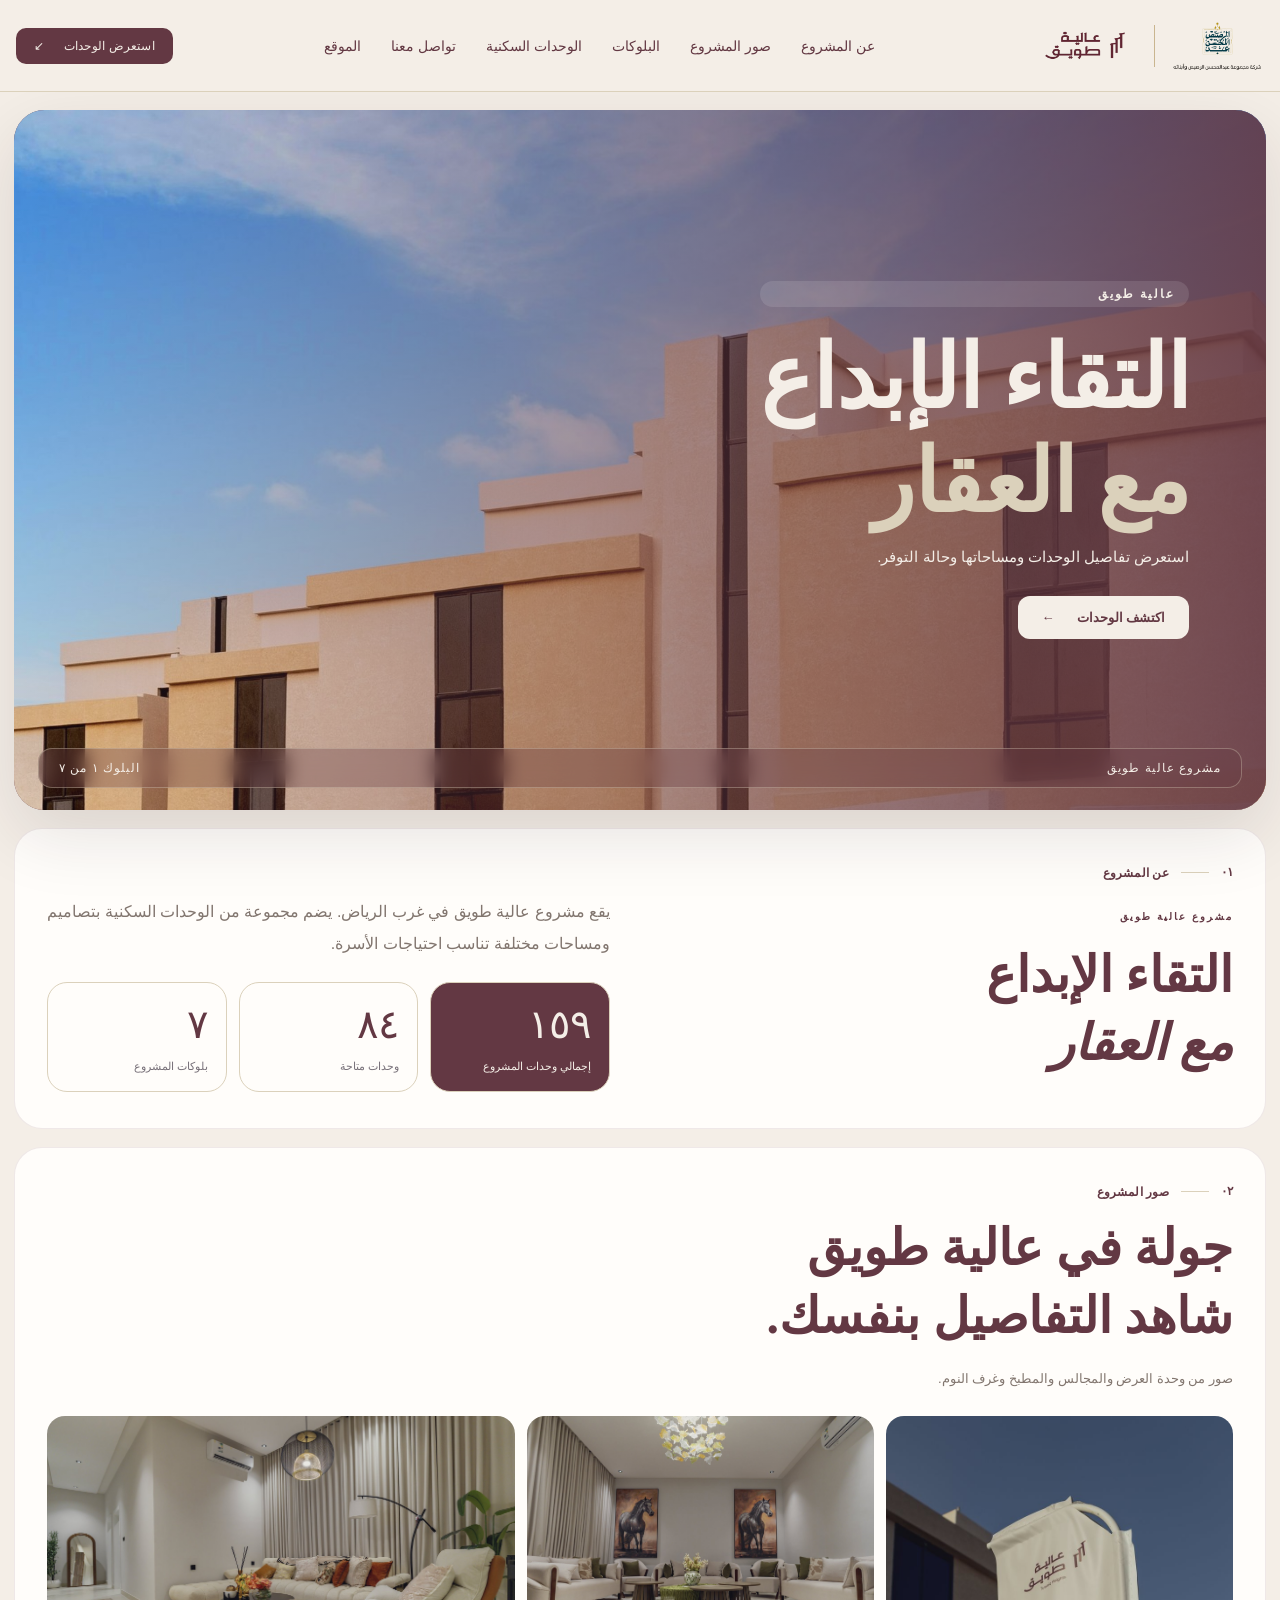
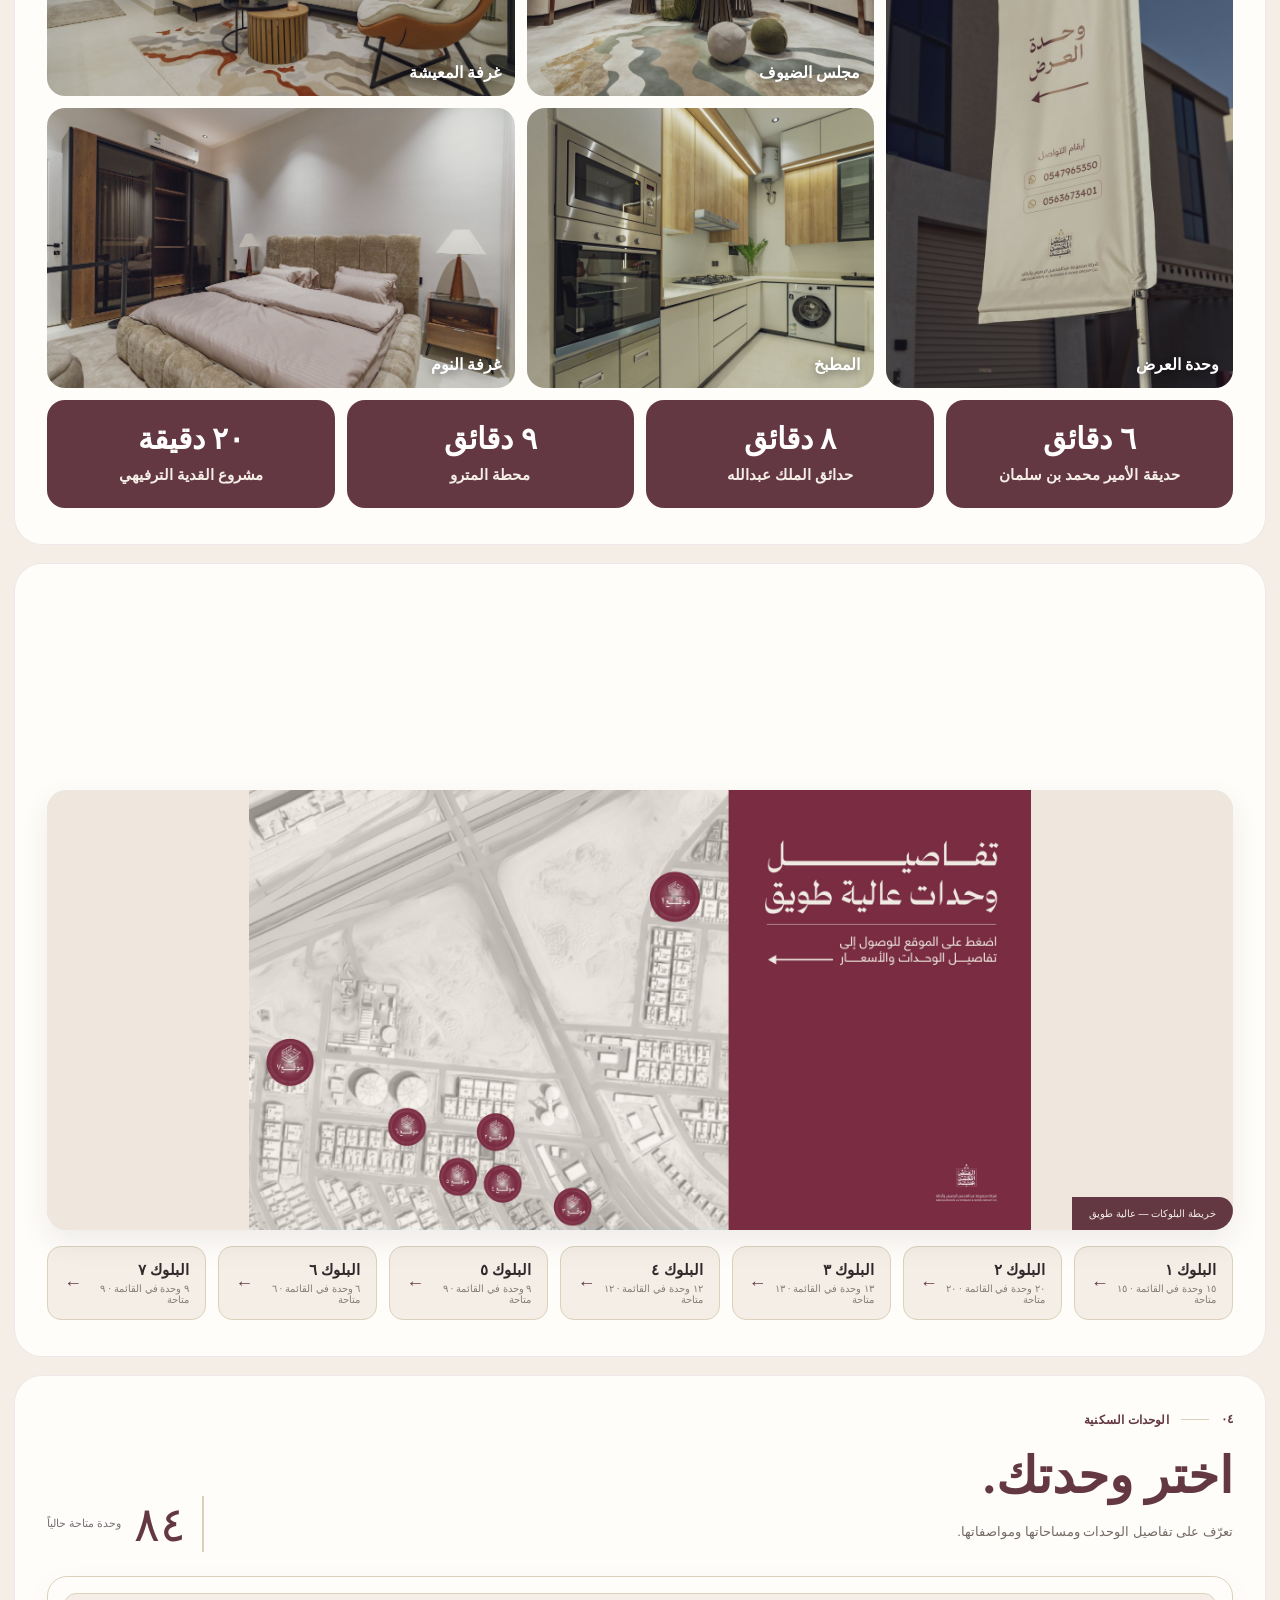
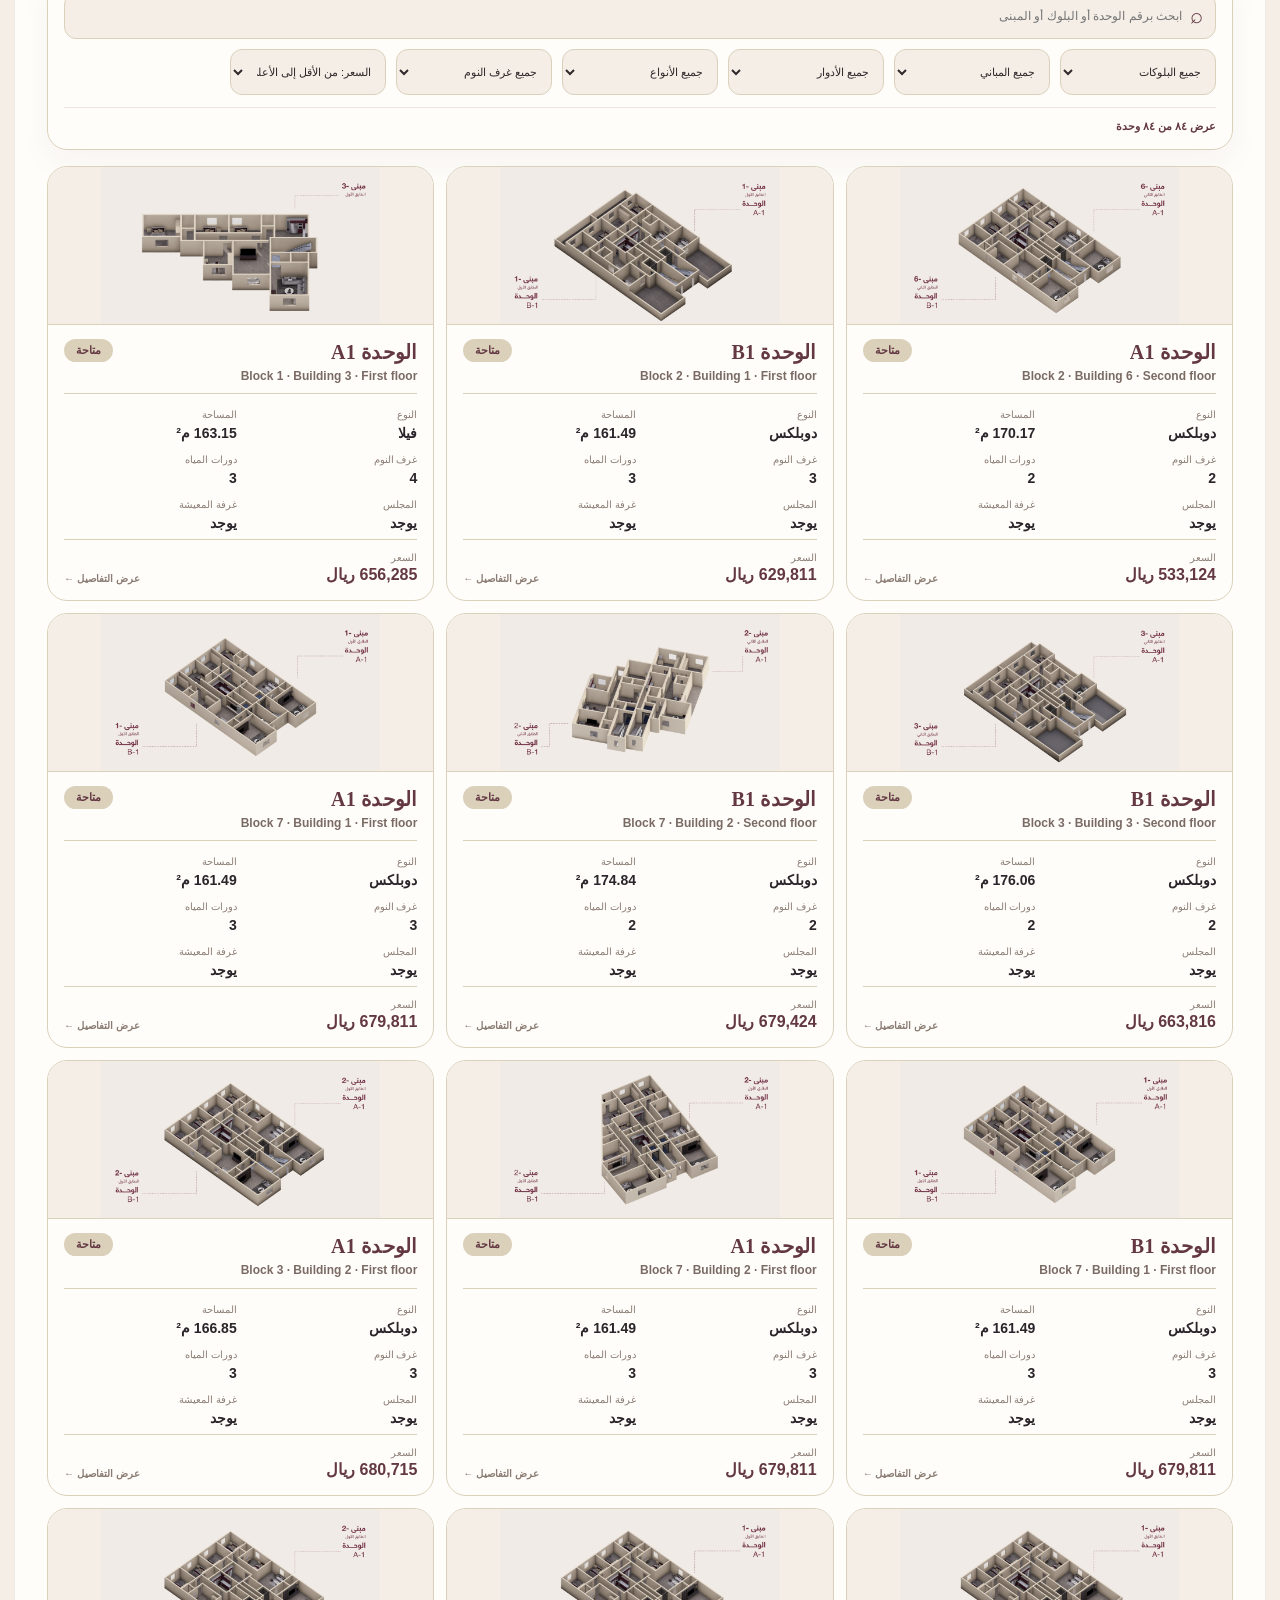
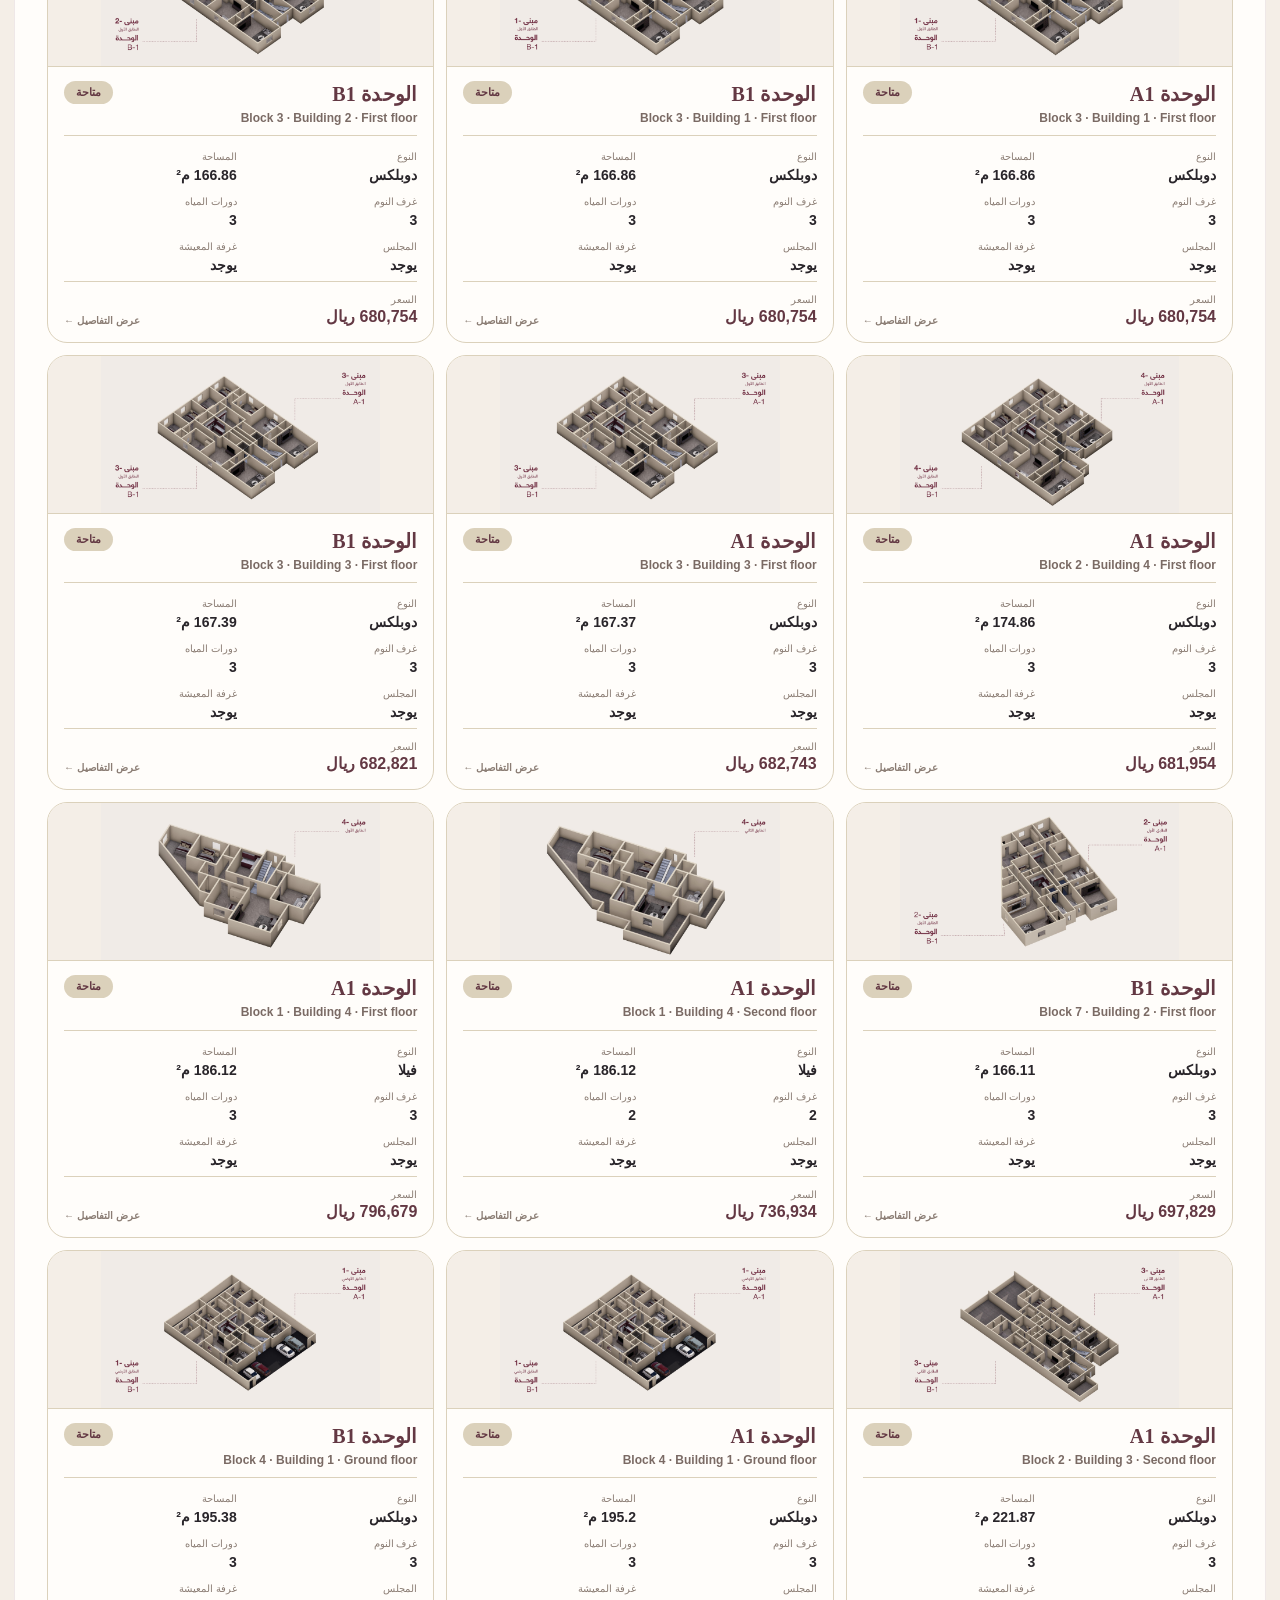
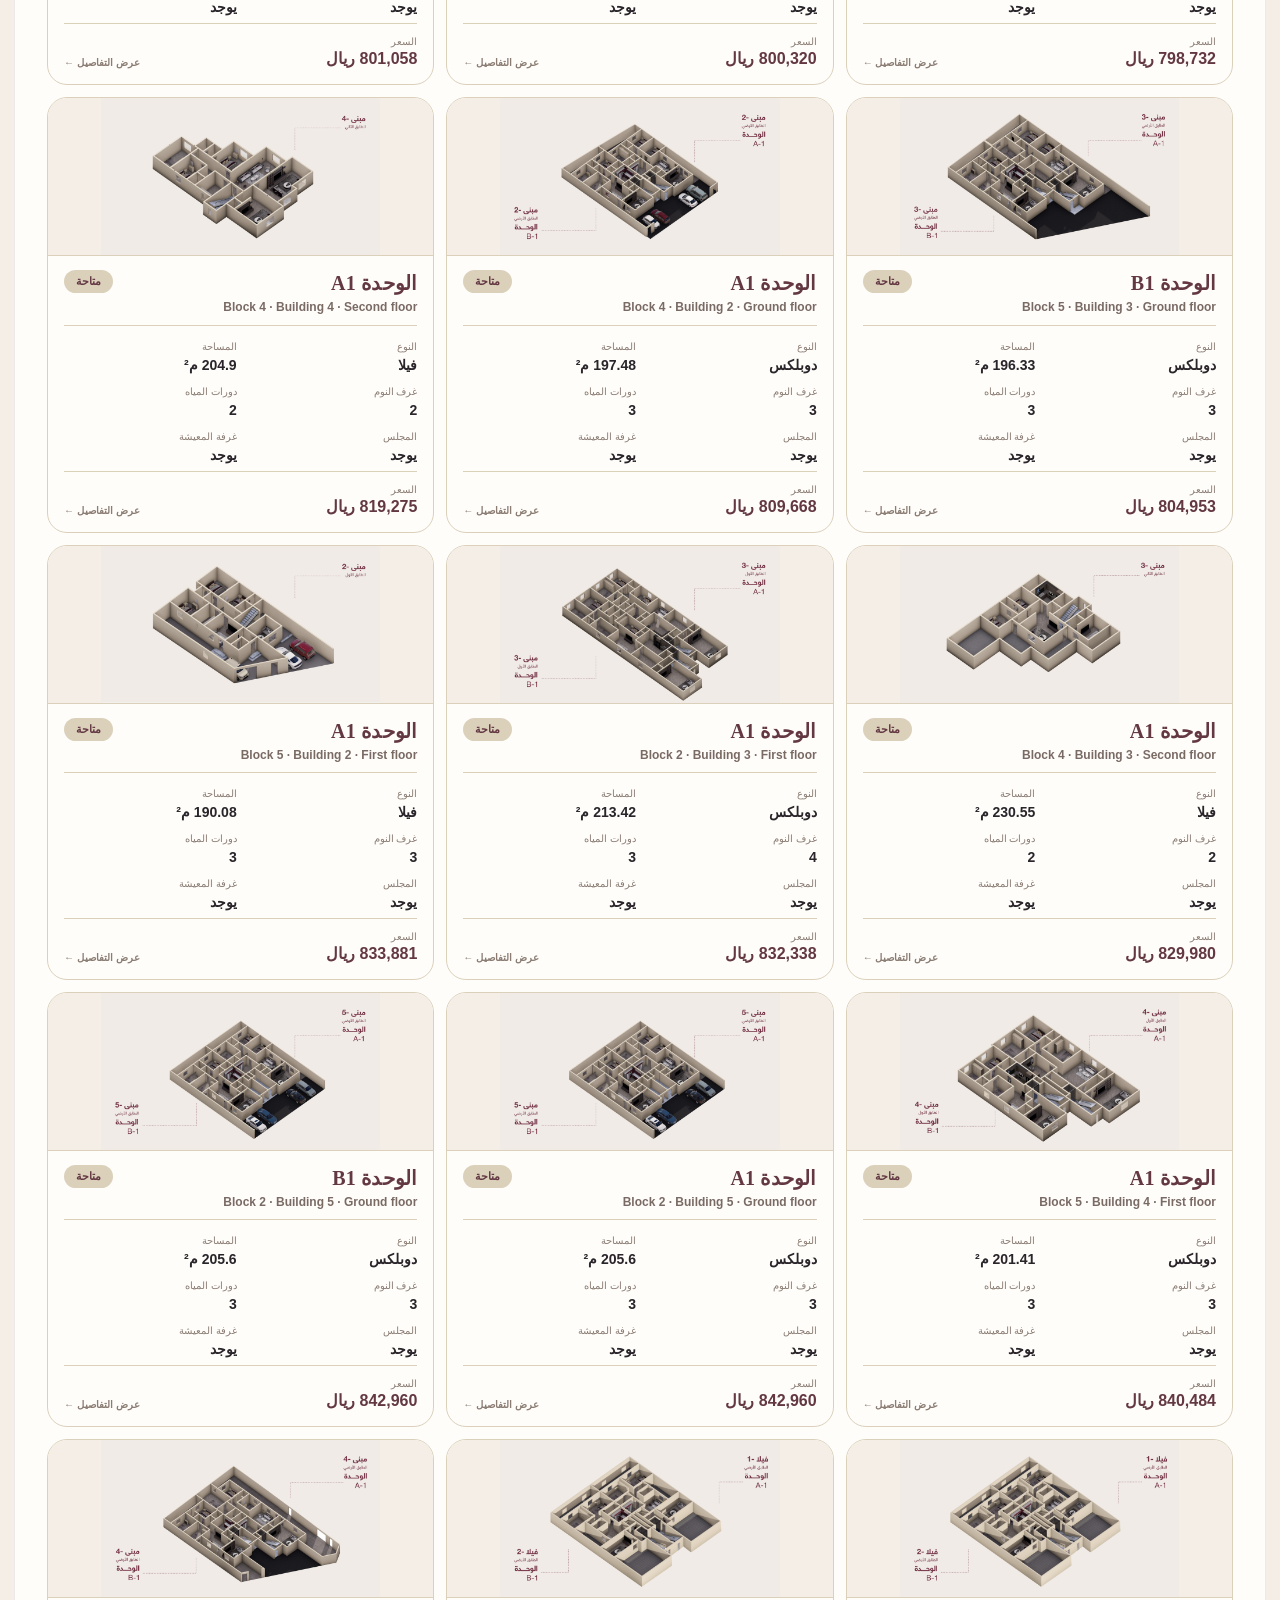
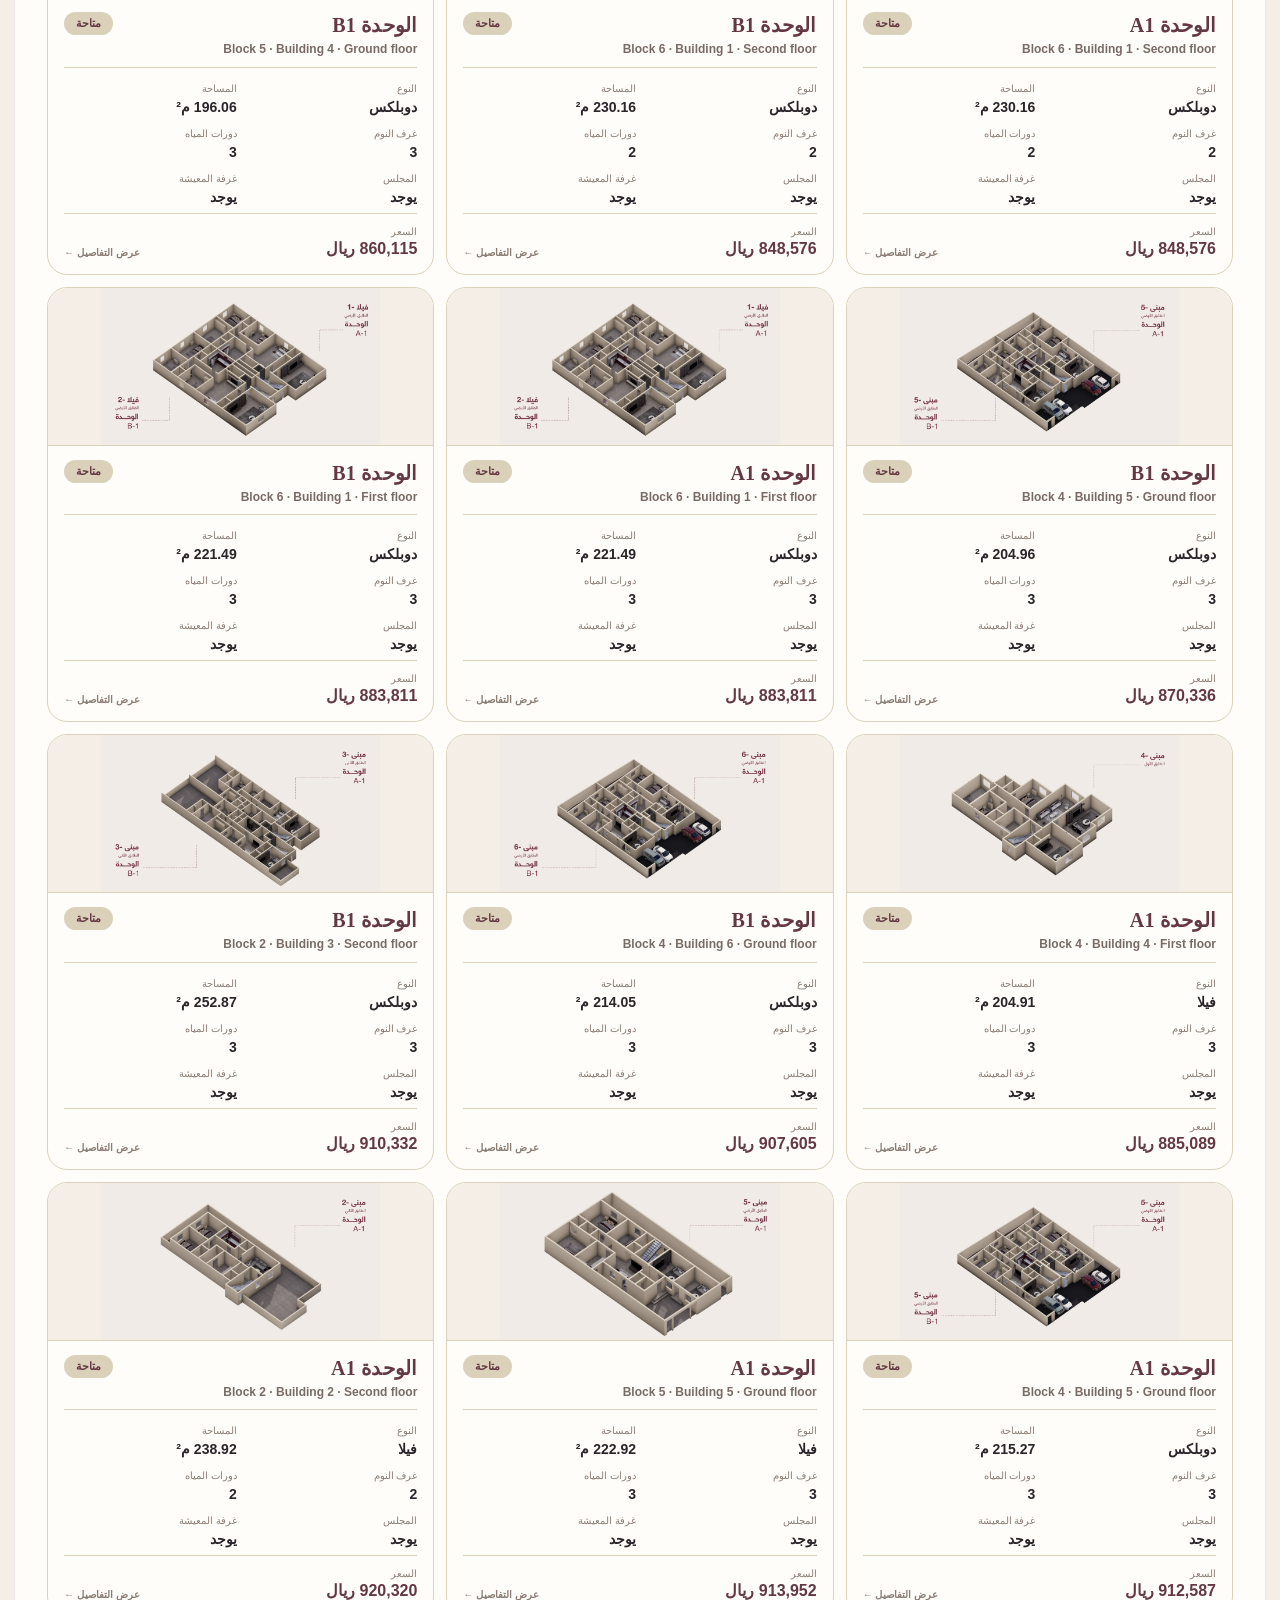
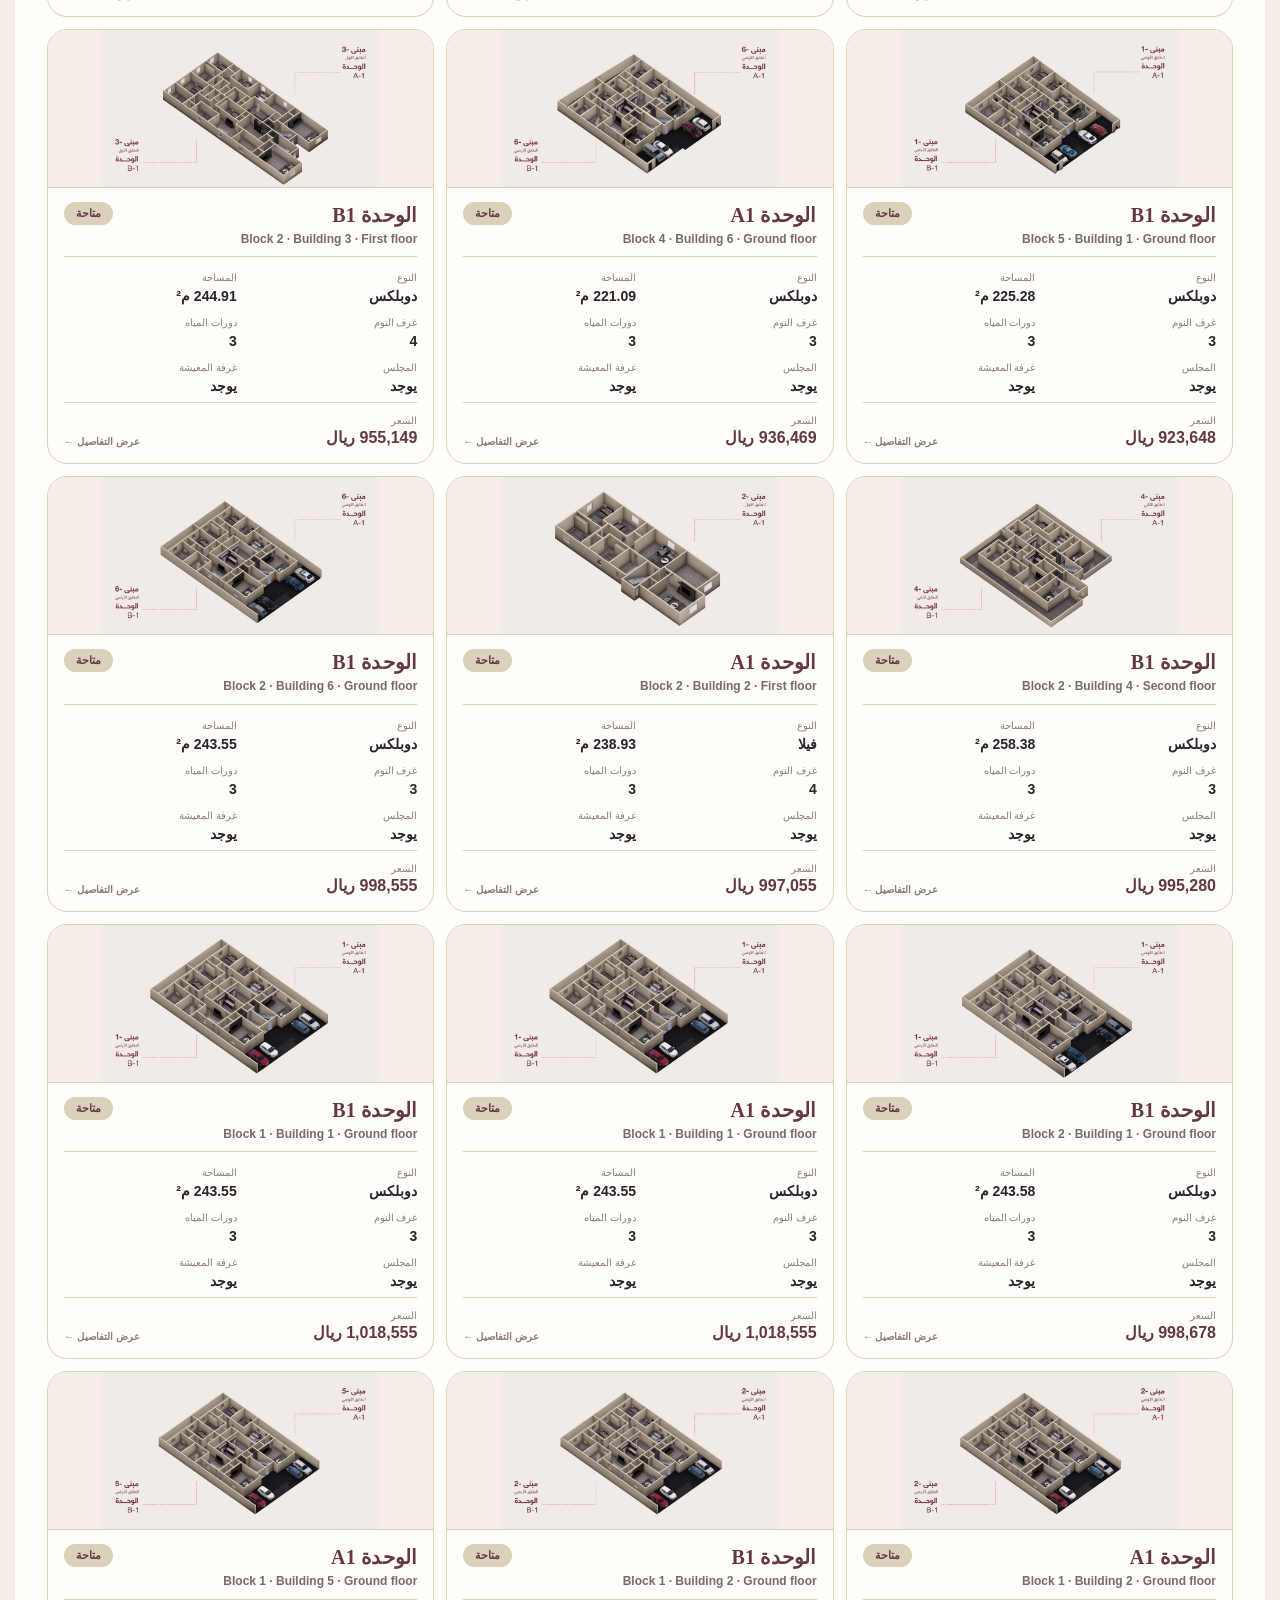
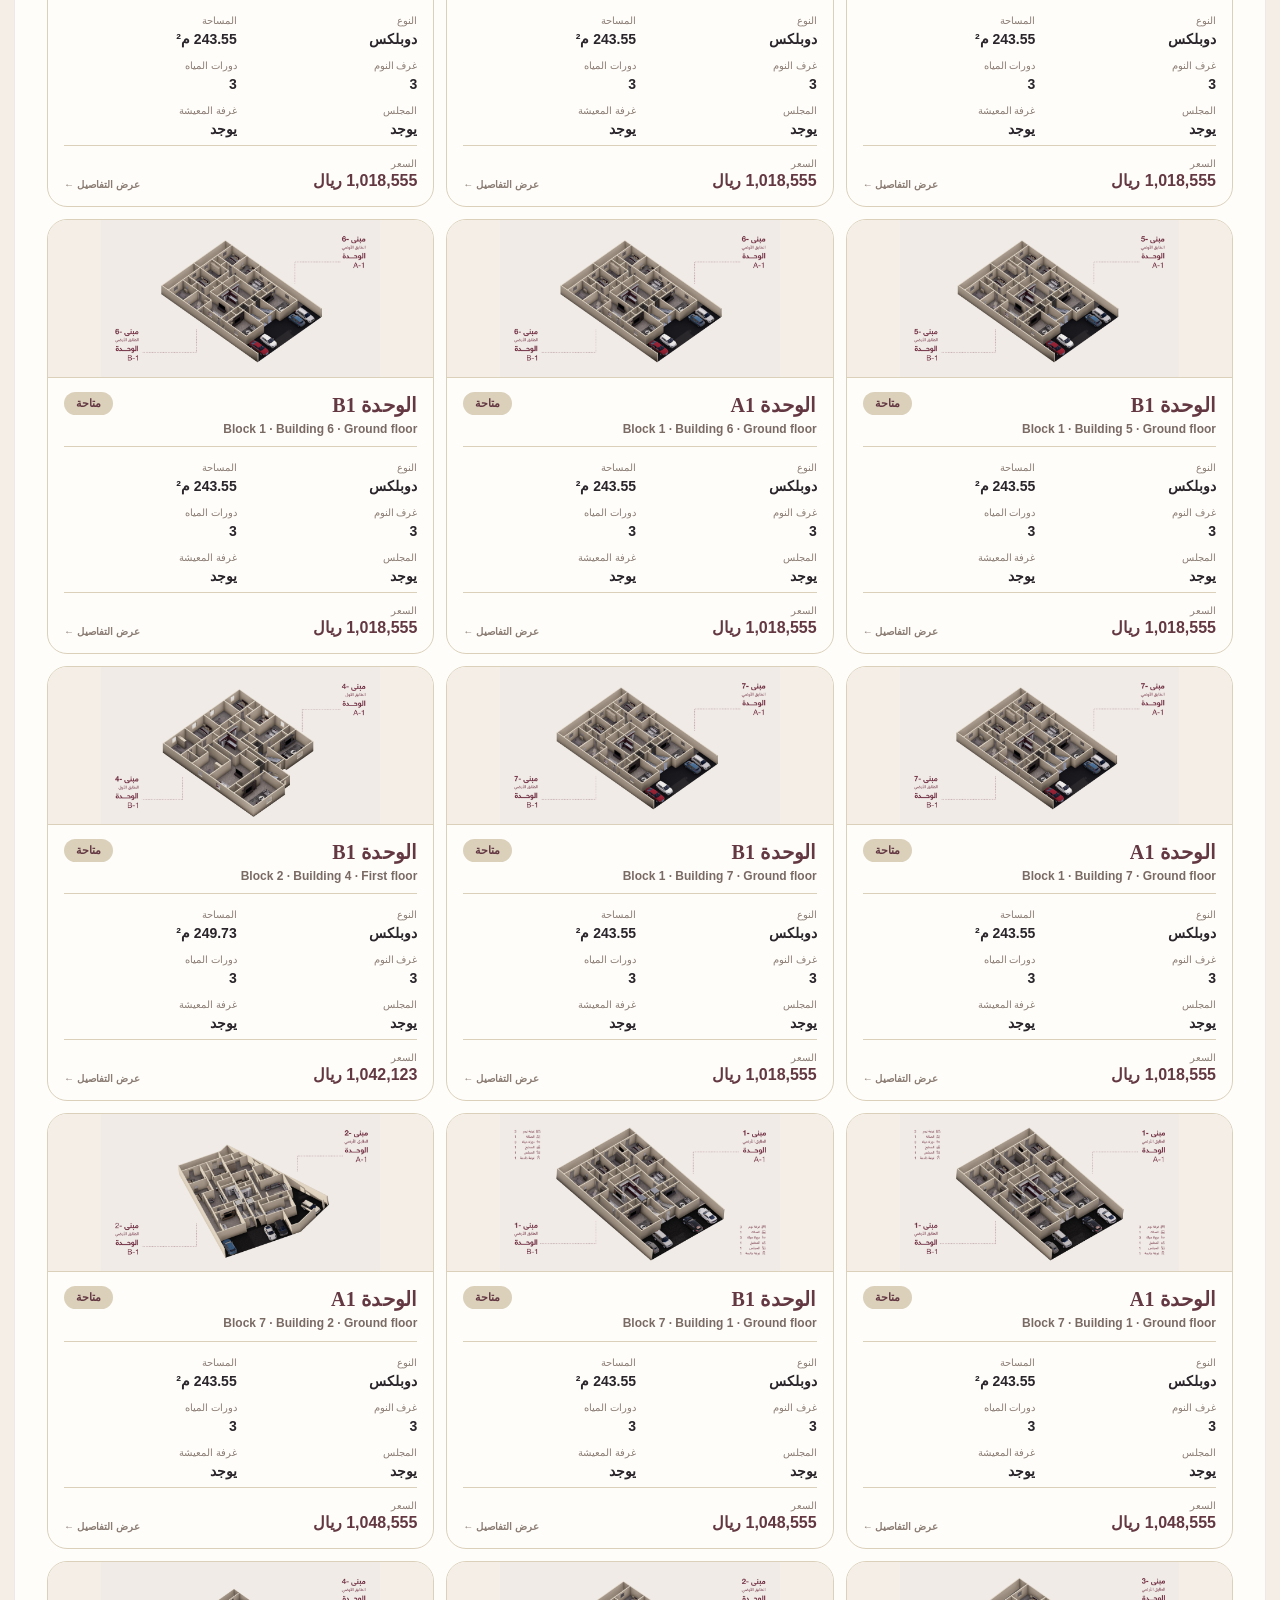
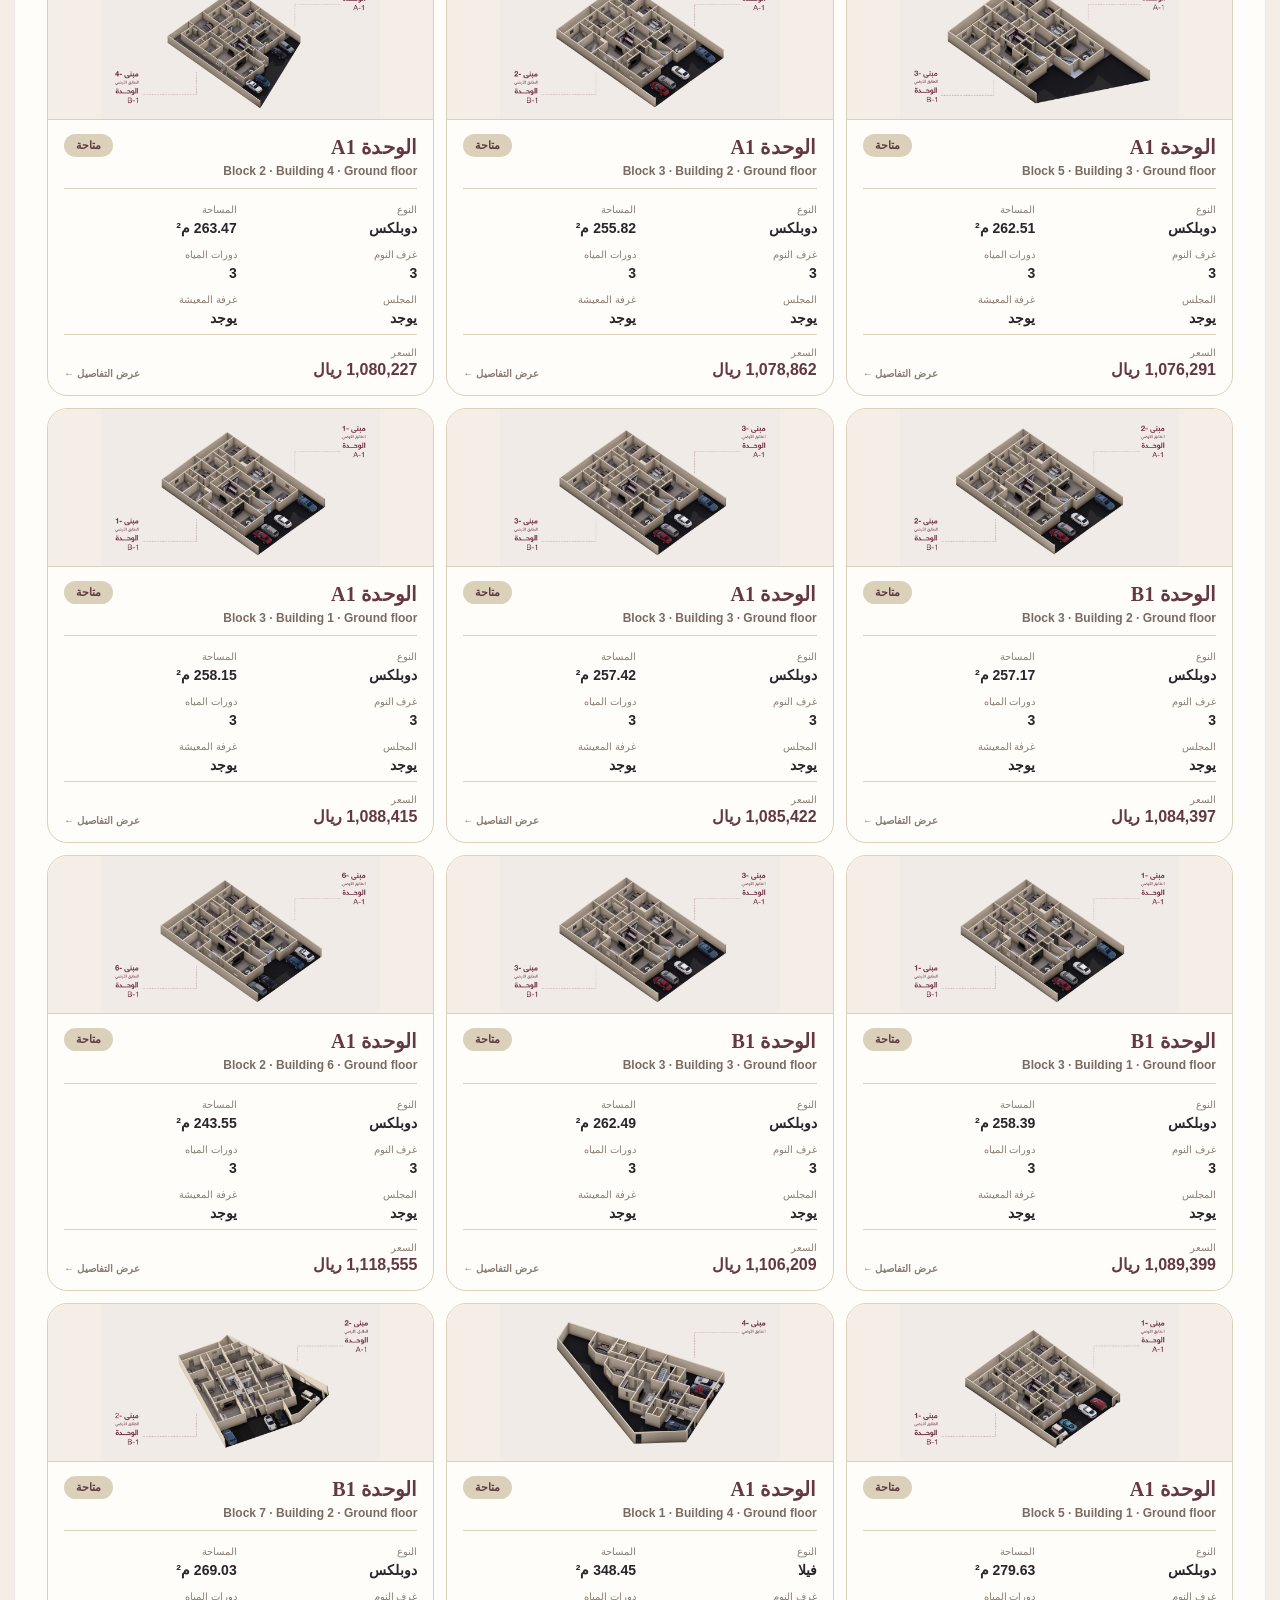
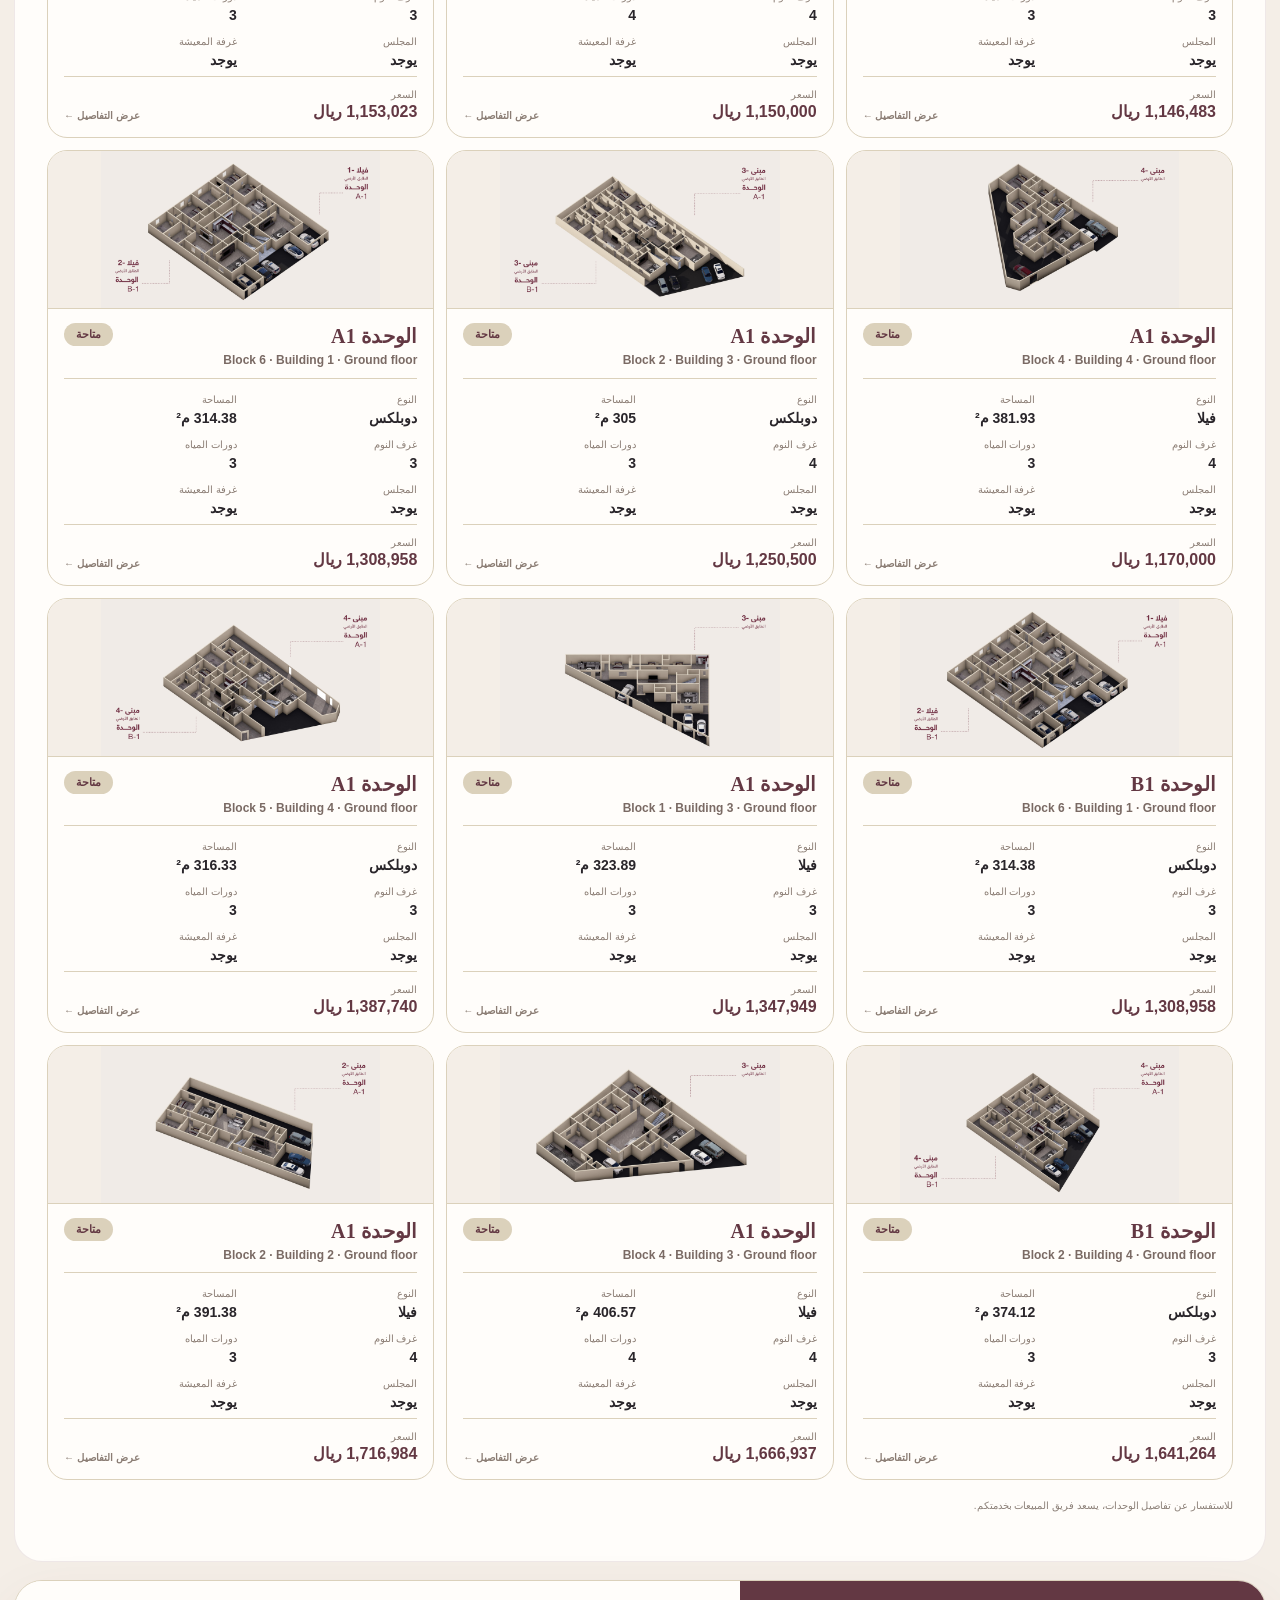
==== commit 88fbf95c: "Update Tauwiq Heights website V1.2.1" ====
--- a/index.html
+++ b/index.html
@@ -1,18 +1,31 @@
-<!doctype html>
+﻿<!doctype html>
 <html lang="ar" dir="rtl">
 <head>
   <meta charset="utf-8">
   <meta name="viewport" content="width=device-width, initial-scale=1">
   <meta name="theme-color" content="#633843">
-  <meta name="description" content="استعرض وحدات مشروع عالية طويق وتفاصيلها">
+  <meta name="description" content="موقع مشروع عالية طويق السكني في حي طويق بالرياض — استعرض الوحدات والمساحات وتواصل مع استشاريي المبيعات.">
+  <meta name="robots" content="index,follow">
+  <meta property="og:type" content="website">
+  <meta property="og:locale" content="ar_SA">
+  <meta property="og:title" content="عالية طويق | موقع المشروع">
+  <meta property="og:description" content="مشروع سكني في حي طويق بالرياض. التقاء الإبداع مع العقار.">
+  <meta property="og:image" content="images/site-preview.jpg">
+  <meta name="twitter:card" content="summary_large_image">
+  <meta name="twitter:title" content="عالية طويق | موقع المشروع">
+  <meta name="twitter:description" content="مشروع سكني في حي طويق بالرياض. التقاء الإبداع مع العقار.">
+  <meta name="twitter:image" content="images/site-preview.jpg">
   <title>عالية طويق | الوحدات السكنية</title>
+  <link rel="icon" href="favicon.ico" sizes="any">
+  <link rel="icon" type="image/png" href="tauwiq-favicon-pack/favicon-512.png" sizes="512x512">
+  <link rel="apple-touch-icon" href="tauwiq-favicon-pack/apple-touch-icon.png">
 
   <link rel="preconnect" href="https://fonts.googleapis.com">
   <link rel="preconnect" href="https://fonts.gstatic.com" crossorigin>
   <link href="https://fonts.googleapis.com/css2?family=IBM+Plex+Sans+Arabic:wght@400;500;600;700&family=Noto+Naskh+Arabic:wght@500;600;700&display=swap" rel="stylesheet">
 
   <link rel="stylesheet" href="assets/css/site.css">
-  <link rel="stylesheet" href="assets/css/modern.css">
+  <link rel="stylesheet" href="assets/css/modern.css?v=42">
 
   <!-- تنسيق بسيط لأيقونة زر المعرض فقط -->
   <style>
@@ -36,25 +49,28 @@
   <header class="header">
     <a class="brand" href="#home" aria-label="مجموعة الرصيص">
       <img class="company-logo"
-           src="assets/images/alrossais-logo-transparent.png"
+           src="images/alrossais-logo-transparent.png?v=2"
            alt="شعار مجموعة عبدالمحسن الرصيص وأبنائه">
       <span class="brand-divider"></span>
       <span class="project-brand">
         <img class="tauwiq-logo"
-             src="assets/images/tauwiq-logo-transparent.png"
+             src="images/tauwiq-logo-transparent.png?v=2"
              alt="شعار عالية طويق">
       </span>
     </a>
 
     <nav class="nav" id="nav">
       <a href="#about">عن المشروع</a>
+      <a href="#gallery">صور المشروع</a>
       <a href="#sites">البلوكات</a>
-      <a href="#gallery">صور المشروع</a>
       <a href="#units">الوحدات السكنية</a>
       <a href="#contact">تواصل معنا</a>
+      <a href="#location">الموقع</a>
     </nav>
 
-    <a class="nav-cta" href="#units">استعرض الوحدات <span>↙</span></a>
+    <div class="header-actions">
+      <a class="nav-cta" href="#units">استعرض الوحدات <span>↙</span></a>
+    </div>
     <button class="menu-btn" id="menuBtn" aria-label="فتح القائمة">☰</button>
   </header>
 
@@ -67,8 +83,7 @@
 
       <div class="hero-content">
         <p class="eyebrow light">عالية طويق</p>
-        <h1>اختر وحدتك<br><em>في عالية طويق</em></h1>
-        <p class="hero-tagline">مشروع سكني في غرب الرياض</p>
+        <h1>التقاء الإبداع<br><em>مع العقار</em></h1>
         <p class="hero-description">استعرض تفاصيل الوحدات ومساحاتها وحالة التوفر.</p>
         <a class="primary-btn" href="#units">اكتشف الوحدات <span>←</span></a>
       </div>
@@ -89,7 +104,7 @@
       <div class="intro-grid">
         <div>
           <p class="eyebrow">مشروع عالية طويق</p>
-          <h2>التقاء الإبداع<br>مع العقار.</h2>
+          <h2>التقاء الإبداع<br><em>مع العقار</em></h2>
         </div>
 
         <div class="intro-copy">
@@ -100,6 +115,28 @@
             <div><strong id="availableUnits">—</strong><span>وحدات متاحة</span></div>
             <div><strong id="siteCount">—</strong><span>بلوكات المشروع</span></div>
           </div>
+        </div>
+      </div>
+    </section>
+
+    <!-- ===================== معرض الصور ===================== -->
+    <section class="gallery-section" id="gallery">
+      <div class="section-wrap">
+        <div class="section-heading gallery-heading">
+          <div>
+            <div class="section-kicker"><span>٠٢</span><i></i><span>صور المشروع</span></div>
+            <h2>جولة في عالية طويق<br><em>شاهد التفاصيل بنفسك.</em></h2>
+          </div>
+          <p>صور من وحدة العرض والمجالس والمطبخ وغرف النوم.</p>
+        </div>
+
+        <div class="gallery-board" id="galleryBoard" aria-label="معرض صور عالية طويق"></div>
+
+        <div class="nearby-strip" aria-label="المواقع القريبة">
+          <div><strong>٦ دقائق</strong><span>حديقة الأمير محمد بن سلمان</span></div>
+          <div><strong>٨ دقائق</strong><span>حدائق الملك عبدالله</span></div>
+          <div><strong>٩ دقائق</strong><span>محطة المترو</span></div>
+          <div><strong>٢٠ دقيقة</strong><span>مشروع القدية الترفيهي</span></div>
         </div>
       </div>
     </section>
@@ -109,7 +146,7 @@
       <div class="section-wrap">
         <div class="section-heading">
           <div>
-            <div class="section-kicker"><span>٠٢</span><i></i><span>بلوكات المشروع</span></div>
+            <div class="section-kicker"><span>٠٣</span><i></i><span>بلوكات المشروع</span></div>
             <h2>البلوكات السبعة<br><em>اختر البلوك المناسب.</em></h2>
           </div>
           <p>اختر البلوك لعرض الوحدات التابعة له.</p>
@@ -117,82 +154,13 @@
 
         <div class="map-layout">
           <div class="map-image-wrap">
-            <img src="assets/images/official-location-map.jpg"
+            <img src="images/official-location-map.jpg"
                  alt="خريطة بلوكات مشروع عالية طويق كما وردت في كتيب نماذج الوحدات">
             <span class="map-caption">خريطة البلوكات — عالية طويق</span>
           </div>
           <div class="site-list" id="siteList">
             <div class="loading">جارٍ تحميل البلوكات...</div>
           </div>
-        </div>
-      </div>
-    </section>
-
-    <!-- ===================== معرض الصور ===================== -->
-    <section class="gallery-section" id="gallery">
-      <div class="section-wrap">
-        <div class="section-heading gallery-heading">
-          <div>
-            <div class="section-kicker"><span>٠٣</span><i></i><span>صور المشروع</span></div>
-            <h2>جولة في عالية طويق<br><em>شاهد التفاصيل بنفسك.</em></h2>
-          </div>
-          <p>صور من الواجهات والمساحات الداخلية ومرافق الوحدات.</p>
-        </div>
-
-        <div class="gallery-slider" id="gallerySlider" aria-label="معرض صور عالية طويق">
-
-          <div class="gallery-stage">
-            <img class="gallery-main-image" id="galleryMainImage"
-                 src="assets/images/gallery/photo-01.webp"
-                 alt="مساحة معيشة واسعة"
-                 loading="lazy">
-            <div class="gallery-image-shade"></div>
-
-            <div class="gallery-caption">
-              <span class="gallery-caption-kicker">عالية طويق</span>
-              <strong id="galleryCaption">مساحة معيشة واسعة</strong>
-            </div>
-
-            <button class="gallery-arrow gallery-prev" id="galleryPrev" type="button" aria-label="الصورة السابقة">‹</button>
-            <button class="gallery-arrow gallery-next" id="galleryNext" type="button" aria-label="الصورة التالية">›</button>
-          </div>
-
-          <div class="gallery-controls">
-            <div class="gallery-position">
-              <strong id="galleryCount">١ / ١٠</strong>
-              <span>صور المشروع</span>
-            </div>
-
-            <div class="gallery-dots" id="galleryDots" aria-label="اختيار الصورة"></div>
-
-            <button class="gallery-play" id="galleryPlay" type="button" aria-label="إيقاف عرض الصور">
-              <!-- الأيقونة تُبنى تلقائياً عبر السكربت في الأسفل -->
-              <span id="galleryPlayIcon" class="gallery-play-icon" aria-hidden="true"></span>
-              <span id="galleryPlayText">إيقاف العرض</span>
-            </button>
-          </div>
-
-          <div class="gallery-thumbnails" id="galleryThumbnails" aria-label="صور المعرض المصغرة"></div>
-        </div>
-      </div>
-    </section>
-
-    <!-- ===================== الأماكن القريبة ===================== -->
-    <section class="nearby-section">
-      <div class="section-wrap">
-        <div class="section-heading">
-          <div>
-            <div class="section-kicker"><span>٠٤</span><i></i><span>الأماكن القريبة</span></div>
-            <h2>كل ما تحتاجه<br><em>بالقرب منك.</em></h2>
-          </div>
-          <p>موقع مميز بالقرب من أبرز المرافق والخدمات.</p>
-        </div>
-
-        <div class="nearby-grid">
-          <div><strong>٦ دقائق</strong><span>حديقة الأمير محمد بن سلمان</span></div>
-          <div><strong>٨ دقائق</strong><span>حدائق الملك عبدالله</span></div>
-          <div><strong>٩ دقائق</strong><span>محطة المترو</span></div>
-          <div><strong>٢٠ دقيقة</strong><span>مشروع القدية الترفيهي</span></div>
         </div>
       </div>
     </section>
@@ -201,7 +169,7 @@
     <section class="units-section section-wrap" id="units">
       <div class="section-heading units-heading">
         <div>
-          <div class="section-kicker"><span>٠٥</span><i></i><span>الوحدات السكنية</span></div>
+          <div class="section-kicker"><span>٠٤</span><i></i><span>الوحدات السكنية</span></div>
           <h2>اختر وحدتك.</h2>
           <p>تعرّف على تفاصيل الوحدات ومساحاتها ومواصفاتها.</p>
         </div>
@@ -237,7 +205,13 @@
             <option value="فيلا">فيلا</option>
           </select>
 
+          <select id="bedroomFilter" aria-label="عدد غرف النوم">
+            <option value="">جميع غرف النوم</option>
+          </select>
+
           <select id="sortFilter" aria-label="ترتيب النتائج">
+            <option value="price-asc" selected>السعر: من الأقل إلى الأعلى</option>
+            <option value="price-desc">السعر: من الأعلى إلى الأقل</option>
             <option value="area-asc">المساحة: الأقل أولاً</option>
             <option value="area-desc">المساحة: الأكبر أولاً</option>
           </select>
@@ -261,75 +235,97 @@
   <!-- ===================== تواصل + تسجيل اهتمام ===================== -->
   <div class="cta-split">
 
-    <section class="contact-section section-wrap" id="contact">
-      <div class="contact-copy">
-        <div class="section-kicker"><span>٠٦</span><i></i><span>تواصل معنا</span></div>
+    <section class="contact-box" id="contact">
+      <div class="visit-side">
+        <div class="section-kicker"><span>٠٥</span><i></i><span>تواصل معنا</span></div>
         <h2>لحجز وحدتك،<br><em>تواصل مع المبيعات.</em></h2>
         <p>يسعد فريق المبيعات بالرد على استفساراتك ومساعدتك في اختيار الوحدة المناسبة.</p>
-      </div>
-
-      <div class="contact-numbers">
-        <a href="tel:0563673401">
-          <span>مكتب المبيعات ١</span>
-          <strong class="phone-number"><bdi dir="ltr">٠٥٦٣٦٧٣٤٠١</bdi></strong>
+        <div class="contact-numbers">
+          <a href="tel:0563673401">
+            <span>استشاري المبيعات</span>
+            <strong>علي النشيلي</strong>
+            <strong class="phone-number" dir="ltr">056 367 3401</strong>
+          </a>
+          <a href="tel:0547965350">
+            <span>استشاري المبيعات</span>
+            <strong>سابر البيشي</strong>
+            <strong class="phone-number" dir="ltr">054 796 5350</strong>
+          </a>
+          <a href="tel:0547965350">
+            <span>استشاري المبيعات</span>
+            <strong>تركي الشمري</strong>
+            <strong class="phone-number" dir="ltr">054 796 5350</strong>
+          </a>
+        </div>
+      </div>
+
+      <div class="lead-section" id="lead">
+        <div class="lead-heading">
+          <div class="section-kicker"><i></i><span>سجّل اهتمامك</span></div>
+          <h2>خلّنا نتواصل معك.</h2>
+          <p>عبّئ البيانات التالية، وسيتواصل معك فريق المبيعات لمساعدتك.</p>
+        </div>
+
+        <form class="lead-form" id="leadForm">
+          <label class="lead-honeypot" aria-hidden="true">اترك هذا الحقل فارغاً<input name="website" type="text" tabindex="-1" autocomplete="off"></label>
+          <div class="lead-fields">
+            <label>
+              <b>الاسم الأول</b>
+              <input name="firstName" type="text" autocomplete="given-name" placeholder="اكتب اسمك" required>
+            </label>
+
+            <label>
+              <b>اسم العائلة</b>
+              <input name="lastName" type="text" autocomplete="family-name" placeholder="اكتب اسم العائلة" required>
+            </label>
+
+            <label>
+              <b>رقم الجوال</b>
+              <input name="phone" type="tel" inputmode="tel" autocomplete="tel" placeholder="اكتب رقم الجوال" maxlength="20" required>
+            </label>
+
+            <label>
+              <b>طريقة التواصل المفضلة</b>
+              <select name="contactMethod">
+                <option value="واتساب">واتساب</option>
+                <option value="اتصال هاتفي">اتصال هاتفي</option>
+              </select>
+            </label>
+
+            <label class="full">
+              <b>الوحدة المهتم بها <small>(اختياري)</small></b>
+              <input name="unit" type="text" placeholder="رقم الوحدة أو البلوك">
+            </label>
+          </div>
+
+          <label class="lead-consent">
+            <input type="checkbox" name="consent" required>
+            أوافق على استخدام بياناتي للتواصل معي بخصوص المشروع.
+          </label>
+
+          <button class="lead-submit" type="submit">إرسال البيانات <span>←</span></button>
+
+          <p class="lead-feedback" id="leadFeedback" aria-live="polite">
+سيتم حفظ طلبك وتوجيهه بالتناوب إلى أحد استشاريي المبيعات.
+          </p>
+        </form>
+      </div>
+    </section>
+
+    <section class="visit-section" id="location">
+      <div class="location-card">
+        <div class="location-copy">
+          <div class="section-kicker"><span>٠٦</span><i></i><span>الموقع</span></div>
+          <h2>عالية طويق</h2>
+          <p>حي طويق · الرياض</p>
+          <a class="location-open" href="https://maps.app.goo.gl/2owXPJoixupumDNy8" target="_blank" rel="noopener noreferrer">افتح الموقع في خرائط قوقل ←</a>
+        </div>
+        <a class="location-map" href="https://maps.app.goo.gl/2owXPJoixupumDNy8" target="_blank" rel="noopener noreferrer" aria-label="موقع عالية طويق على خرائط قوقل">
+          <img src="images/location-satellite.jpg" alt="صورة قمر صناعي لموقع مشروع عالية طويق في حي طويق" width="1400" height="820" loading="eager">
+          <span class="location-pin" aria-hidden="true"></span>
+          <span class="location-badge">حي طويق · الرياض</span>
         </a>
-        <a href="tel:0547965350">
-          <span>مكتب المبيعات ٢</span>
-          <strong class="phone-number"><bdi dir="ltr">٠٥٤٧٩٦٥٣٥٠</bdi></strong>
-        </a>
-      </div>
-    </section>
-
-    <section class="lead-section section-wrap" id="lead">
-      <div class="lead-heading">
-        <div class="section-kicker"><span>٠٧</span><i></i><span>سجّل اهتمامك</span></div>
-        <h2>خلّنا نتواصل معك.</h2>
-        <p>عبّئ البيانات التالية، وسيتواصل معك فريق المبيعات لمساعدتك.</p>
-      </div>
-
-      <form class="lead-form" id="leadForm">
-        <label class="lead-honeypot" aria-hidden="true">اترك هذا الحقل فارغاً<input name="website" type="text" tabindex="-1" autocomplete="off"></label>
-        <div class="lead-fields">
-          <label>
-            <b>الاسم الأول</b>
-            <input name="firstName" type="text" autocomplete="given-name" placeholder="اكتب اسمك" required>
-          </label>
-
-          <label>
-            <b>اسم العائلة</b>
-            <input name="lastName" type="text" autocomplete="family-name" placeholder="اكتب اسم العائلة" required>
-          </label>
-
-          <label>
-            <b>رقم الجوال</b>
-            <input name="phone" type="tel" inputmode="tel" autocomplete="tel" placeholder="05xxxxxxxx" maxlength="20" required>
-          </label>
-
-          <label>
-            <b>طريقة التواصل المفضلة</b>
-            <select name="contactMethod">
-              <option value="واتساب">واتساب</option>
-              <option value="اتصال هاتفي">اتصال هاتفي</option>
-            </select>
-          </label>
-
-          <label class="full">
-            <b>الوحدة المهتم بها <small>(اختياري)</small></b>
-            <input name="unit" type="text" placeholder="رقم الوحدة أو البلوك">
-          </label>
-        </div>
-
-        <label class="lead-consent">
-          <input type="checkbox" name="consent" required>
-          أوافق على استخدام بياناتي للتواصل معي بخصوص المشروع.
-        </label>
-
-        <button class="lead-submit" type="submit">إرسال البيانات <span>←</span></button>
-
-        <p class="lead-feedback" id="leadFeedback" aria-live="polite">
-سيتم حفظ طلبك وتوجيهه بالتناوب إلى أحد مكتبي المبيعات.
-        </p>
-      </form>
+      </div>
     </section>
   </div>
 
@@ -338,23 +334,17 @@
     <div class="footer-top">
       <div class="footer-logos">
         <img class="footer-company-logo"
-             src="assets/images/alrossais-logo-transparent.png"
+             src="images/alrossais-logo-transparent.png?v=2"
              alt="مجموعة عبدالمحسن الرصيص وأبنائه">
         <span></span>
         <img class="footer-project-logo"
-             src="assets/images/tauwiq-logo-transparent.png"
+             src="images/tauwiq-logo-transparent.png?v=2"
              alt="عالية طويق">
       </div>
       <p>عالية طويق · مشروع سكني في غرب الرياض</p>
     </div>
 
     <div class="footer-bottom">
-      <div class="footer-sales" aria-label="ملخص حالات الوحدات">
-        <span class="sales-title">ملخص القائمة الحالية</span>
-        <span><strong id="footerSold">—</strong> مباعة</span>
-        <span><strong id="footerReserved">—</strong> محجوزة</span>
-        <span><strong id="footerAvailable">—</strong> متاحة</span>
-      </div>
       <span class="footer-copy">عالية طويق</span>
     </div>
   </footer>
@@ -365,10 +355,19 @@
     <div id="dialogContent"></div>
   </dialog>
 
+  <dialog id="sentDialog" class="sent-dialog">
+    <div class="sent-card">
+      <span class="sent-mark" aria-hidden="true">✓</span>
+      <strong>تم الإرسال</strong>
+      <p id="sentMessage">وصل طلبك، وسيتواصل معك فريق المبيعات. إذا رغبت في التواصل، تواصل معنا عبر واتساب.</p>
+      <button type="button" id="sentClose">حسناً</button>
+    </div>
+  </dialog>
+
   <!-- ===================== السكربتات ===================== -->
 
   <!-- ١) سكربت التطبيق الرئيسي -->
-  <script src="assets/js/app.js"></script>
+  <script src="assets/js/app.js?v=29"></script>
 
   <!-- ٢) سكربت أيقونة زر المعرض: يضمن بقاء SVG حتى لو غيّر app.js النص -->
   <script>
@@ -418,7 +417,7 @@
   <script>
     (function () {
       var els = document.querySelectorAll(
-        '.intro-grid, .section-heading, .map-layout, .gallery-slider, .nearby-grid, .filter-panel'
+        '.intro-grid, .section-heading, .map-layout, .gallery-board, .nearby-grid, .filter-panel'
       );
 
       if (!('IntersectionObserver' in window)) return;
@@ -439,4 +438,4 @@
     })();
   </script>
 </body>
-</html>
+</html>
--- a/assets/css/site.css
+++ b/assets/css/site.css
@@ -1,6 +1,6 @@
 *{box-sizing:border-box} :root{--maroon:#633843;--maroon-dark:#492630;--beige:#F4EEE7;--cream:#DBD1BB;--ink:#30282A;--muted:#82766F;--line:#E5DAD0;--white:#FFFDFA;--green:#285B48;--amber:#946D24;--red:#99504B;--brand-green:#173F3B;--brand-gold:#B99742;--surface:#FBF8F3;--surface-alt:#EFE7DE}
 html{scroll-behavior:smooth;scroll-padding-top:90px}body{margin:0;background:var(--beige);color:var(--ink);font-family:"IBM Plex Sans Arabic",Tahoma,Arial,sans-serif}a{color:inherit;text-decoration:none}button,input,select{font:inherit}.header{height:82px;position:sticky;top:0;z-index:20;background:rgba(244,238,231,.96);backdrop-filter:blur(12px);border-bottom:1px solid #d9cec3;display:flex;align-items:center;justify-content:space-between;padding:0 6.5vw}.brand img{width:120px;height:60px;object-fit:contain;mix-blend-mode:multiply}.nav{display:flex;gap:34px;font-size:13px;color:#5d5350}.nav a:hover{color:var(--maroon)}.nav-cta{background:var(--maroon);color:white;padding:12px 19px;font-size:12px;letter-spacing:.2px}.nav-cta span{margin-right:16px}.menu-btn{display:none;border:0;background:none;font-size:24px;color:var(--maroon)}
-.hero{height:min(720px,calc(100vh - 82px));min-height:570px;position:relative;overflow:hidden;background:var(--maroon);color:white;display:flex;align-items:center;padding:5vw 11vw}.hero-image{position:absolute;inset:0;background-image:url("../images/official-project-cover.jpg");background-position:center 52%;background-size:cover;filter:saturate(.7)}.hero-overlay{position:absolute;inset:0;background:linear-gradient(90deg,rgba(62,27,37,.18) 0%,rgba(82,39,51,.58) 48%,rgba(65,34,42,.94) 100%)}.hero-content{position:relative;z-index:2;max-width:600px}.eyebrow{font-size:10px;letter-spacing:2px;color:var(--maroon);font-weight:700;margin:0 0 20px}.eyebrow.light{color:#e4d7c9}.hero h1{font-family:"Noto Naskh Arabic",serif;font-size:clamp(58px,8vw,106px);line-height:1.1;font-weight:600;margin:0 0 12px;letter-spacing:-1px}.hero h1 em,.section-heading h2 em,.models-heading h2 em{font-style:normal;color:#dfc9aa}.hero-tagline{font-family:"Noto Naskh Arabic",serif;font-size:25px;margin:15px 0 8px;color:#eadccf}.hero-description{max-width:420px;color:#e4d9d2;font-size:14px;line-height:2.1;margin:0 0 28px}.primary-btn{display:inline-flex;align-items:center;gap:32px;background:var(--beige);color:var(--maroon);padding:15px 22px;font-size:13px;font-weight:600}.primary-btn:hover{background:white}.hero-bottom{position:absolute;z-index:2;bottom:28px;right:6.5vw;left:6.5vw;display:flex;justify-content:space-between;color:#e9ded4;font-size:10px;letter-spacing:1px;border-top:1px solid #ffffff45;padding-top:14px}.hero-ornament{position:absolute;left:7%;top:9%;font-family:"Noto Naskh Arabic";font-size:250px;line-height:1;color:#fff;opacity:.045;pointer-events:none}
+.hero{height:min(720px,calc(100vh - 82px));min-height:570px;position:relative;overflow:hidden;background:var(--maroon);color:white;display:flex;align-items:center;padding:5vw 11vw}.hero-image{position:absolute;inset:0;background-image:url("../../images/official-project-cover.jpg");background-position:center 52%;background-size:cover;filter:saturate(.7)}.hero-overlay{position:absolute;inset:0;background:linear-gradient(90deg,rgba(62,27,37,.18) 0%,rgba(82,39,51,.58) 48%,rgba(65,34,42,.94) 100%)}.hero-content{position:relative;z-index:2;max-width:600px}.eyebrow{font-size:10px;letter-spacing:2px;color:var(--maroon);font-weight:700;margin:0 0 20px}.eyebrow.light{color:#e4d7c9}.hero h1{font-family:"Noto Naskh Arabic",serif;font-size:clamp(58px,8vw,106px);line-height:1.1;font-weight:600;margin:0 0 12px;letter-spacing:-1px}.hero h1 em,.section-heading h2 em,.models-heading h2 em{font-style:normal;color:#dfc9aa}.hero-tagline{font-family:"Noto Naskh Arabic",serif;font-size:25px;margin:15px 0 8px;color:#eadccf}.hero-description{max-width:420px;color:#e4d9d2;font-size:14px;line-height:2.1;margin:0 0 28px}.primary-btn{display:inline-flex;align-items:center;gap:32px;background:var(--beige);color:var(--maroon);padding:15px 22px;font-size:13px;font-weight:600}.primary-btn:hover{background:white}.hero-bottom{position:absolute;z-index:2;bottom:28px;right:6.5vw;left:6.5vw;display:flex;justify-content:space-between;color:#e9ded4;font-size:10px;letter-spacing:1px;border-top:1px solid #ffffff45;padding-top:14px}.hero-ornament{position:absolute;left:7%;top:9%;font-family:"Noto Naskh Arabic";font-size:250px;line-height:1;color:#fff;opacity:.045;pointer-events:none}
 .section-wrap{padding:100px 8vw}.section-kicker{display:flex;align-items:center;gap:12px;color:var(--maroon);font-size:11px;font-weight:600;margin-bottom:28px}.section-kicker span:first-child{font-family:Georgia,serif;color:#a18a79}.section-kicker i{height:1px;width:42px;background:var(--cream)}.intro-grid{display:grid;grid-template-columns:1fr 1.05fr;gap:12%;align-items:start}.intro h2,.section-heading h2,.models-heading h2{font-family:"Noto Naskh Arabic",serif;font-size:clamp(42px,5vw,66px);font-weight:600;line-height:1.3;margin:0;color:var(--maroon)}.intro-copy>p{font-size:15px;line-height:2.2;color:#6d625d;margin:7px 0 38px}.intro-stats{display:grid;grid-template-columns:repeat(3,1fr);border-top:1px solid var(--cream);padding-top:22px;gap:12px}.intro-stats div{display:flex;flex-direction:column;gap:5px}.intro-stats strong{font-family:Georgia,serif;font-size:34px;color:var(--maroon);font-weight:400}.intro-stats span{font-size:11px;color:var(--muted)}
 .sites-section{background:#ebe2d8}.section-heading{display:flex;justify-content:space-between;align-items:end;gap:30px;margin-bottom:42px}.section-heading>p{max-width:300px;color:#746963;font-size:13px;line-height:2}.section-heading h2{font-size:54px}.map-layout{display:grid;grid-template-columns:1.1fr .9fr;gap:28px;align-items:stretch}.map-image-wrap{position:relative;background:#ded4c9;min-height:390px;overflow:hidden}.map-image-wrap img{width:100%;height:100%;min-height:390px;object-fit:cover}.map-caption{position:absolute;bottom:0;right:0;background:var(--maroon);color:white;padding:11px 17px;font-size:10px}.site-list{display:grid;grid-template-columns:repeat(2,1fr);gap:10px}.site-chip{border:1px solid #d7c9bc;background:#f7f2ec;padding:17px 18px;text-align:right;cursor:pointer;display:flex;align-items:center;justify-content:space-between;transition:.2s;color:var(--ink)}.site-chip:hover,.site-chip.active{background:var(--maroon);color:white;border-color:var(--maroon)}.site-chip strong{font-size:15px;font-weight:600}.site-chip small{display:block;font-size:10px;color:#8e8179;margin-top:4px}.site-chip.active small,.site-chip:hover small{color:#eadbd0}.site-arrow{font-size:18px;color:var(--maroon)}.site-chip.active .site-arrow,.site-chip:hover .site-arrow{color:#eadbd0}
 .units-section{background:#f8f4ef}.units-heading{align-items:end}.units-heading h2{font-size:56px}.units-heading>div>p{font-size:13px;color:var(--muted)}.available-stamp{display:flex;align-items:center;gap:13px;border-right:1px solid var(--cream);padding-right:20px;color:var(--muted);font-size:11px}.available-stamp strong{font-family:Georgia,serif;font-size:48px;font-weight:400;color:var(--maroon)}.filter-panel{background:#fff;border:1px solid var(--line);padding:18px 20px;margin-bottom:25px}.filter-top{display:grid;grid-template-columns:1.5fr repeat(5,1fr);gap:9px}.search-box{display:flex;align-items:center;border:1px solid var(--line);padding:0 12px;min-width:0}.search-box span{font-size:22px;color:var(--maroon)}.search-box input{border:0;outline:0;width:100%;padding:12px 8px;background:transparent;font-size:12px}.filter-top select{border:1px solid var(--line);padding:12px 10px;background:#fff;color:#5e5550;font-size:11px;min-width:0;outline-color:var(--maroon)}.filter-bottom{display:flex;justify-content:space-between;align-items:center;border-top:1px solid #f0ebe5;margin-top:14px;padding-top:13px}.toggle-label{display:flex;align-items:center;gap:9px;font-size:11px;color:#756b65;cursor:pointer}.toggle-label input{position:absolute;opacity:0}.toggle-ui{width:30px;height:17px;background:#d6cec7;border-radius:20px;position:relative;transition:.2s}.toggle-ui:after{content:"";position:absolute;width:11px;height:11px;right:3px;top:3px;background:white;border-radius:50%;transition:.2s}.toggle-label input:checked+.toggle-ui{background:var(--maroon)}.toggle-label input:checked+.toggle-ui:after{right:16px}.results-count{font-size:11px;color:var(--maroon);font-weight:600}.unit-grid{display:grid;grid-template-columns:repeat(3,1fr);gap:14px}.unit-card{background:#fff;border:1px solid var(--line);padding:20px;transition:.2s;cursor:pointer;position:relative}.unit-card:hover{border-color:#b99b8b;transform:translateY(-3px);box-shadow:0 12px 25px #4e2d3210}.unit-card-top{display:flex;justify-content:space-between;align-items:center;gap:10px}.unit-code{font-family:Georgia,serif;font-size:25px;color:var(--maroon)}.unit-status{font-size:10px;padding:5px 9px;background:#e8f1e9;color:var(--green)}.unit-status.reserved{background:#f6eedf;color:var(--amber)}.unit-status.sold{background:#f3e6e4;color:var(--red)}.unit-location{font-size:11px;color:#93877e;margin:5px 0 17px}.unit-specs{display:grid;grid-template-columns:repeat(2,1fr);gap:13px;border-top:1px solid #eee8e1;padding-top:15px}.unit-specs span{font-size:10px;color:#9a8f86}.unit-specs strong{display:block;color:#413936;font-size:14px;font-weight:600;margin-top:3px}.unit-price-row{display:flex;align-items:end;justify-content:space-between;border-top:1px solid #eee8e1;padding-top:14px;margin-top:17px}.unit-price-row span{font-size:10px;color:#958981}.unit-price-row strong{font-size:19px;color:var(--maroon);font-weight:600}.unit-more{font-size:10px;color:#988b82}.no-results{padding:35px;background:white;text-align:center;color:var(--muted);font-size:13px}.availability-note{font-size:10px;color:#9b918a;line-height:1.9;margin-top:25px}
--- a/assets/css/modern.css
+++ b/assets/css/modern.css
@@ -1,6 +1,6 @@
 /* Fluid responsive layer v3 */
-:root{--edge:max(14px,calc((100vw - 1280px)/2));--pad:clamp(20px,4vw,52px);--sec:clamp(48px,8vw,96px);--r:clamp(20px,2.4vw,32px);--bd:#e8dfd5;--gold:#b8924a;--grad:linear-gradient(135deg,#7a4553,#492630)}
-html{-webkit-text-size-adjust:100%}body{background:#f3ede5;overflow-x:hidden;-webkit-font-smoothing:antialiased}
+:root{--edge:max(14px,calc((100% - 1280px)/2));--pad:clamp(20px,4vw,52px);--sec:clamp(48px,8vw,96px);--r:clamp(20px,2.4vw,32px);--bd:#e8dfd5;--gold:#b8924a;--grad:linear-gradient(135deg,#7a4553,#492630)}
+html{-webkit-text-size-adjust:100%;overflow-x:hidden}body{background:#f3ede5;overflow-x:hidden;-webkit-font-smoothing:antialiased}
 img{max-width:100%}
 /* header */
 .header{position:sticky;top:0;margin:0;height:clamp(60px,7vw,74px);border-radius:0;padding:0 var(--edge);padding-inline:max(16px,var(--edge));background:rgba(243,237,229,.92);backdrop-filter:blur(14px);border:0;border-bottom:1px solid var(--bd);box-shadow:none;gap:12px}
@@ -48,7 +48,8 @@
 .gallery-stage{height:clamp(240px,44vw,540px);border-radius:var(--r)}
 .gallery-arrow{backdrop-filter:blur(10px);background:#ffffff30;border:1px solid #ffffff55;color:#fff}
 .gallery-controls{flex-wrap:wrap;gap:12px}
-.gallery-thumbnails{overflow-x:auto;scrollbar-width:thin}.gallery-thumb{border-radius:10px;overflow:hidden;flex-shrink:0}.gallery-thumb.active{box-shadow:0 0 0 2px var(--maroon)}
+.gallery-thumbnails{display:grid;grid-template-columns:repeat(5,minmax(0,1fr));overflow:visible}.gallery-thumb{border-radius:10px;overflow:hidden;flex-shrink:0}.gallery-thumb.active{box-shadow:0 0 0 2px var(--maroon)}
+@media(max-width:800px){.gallery-thumbnails{grid-template-columns:repeat(5,minmax(0,1fr))}}
 .gallery-play{border-radius:10px}
 /* nearby */
 .nearby-section{background:var(--maroon);color:#fff}
@@ -68,6 +69,8 @@
 .unit-card{border:1px solid var(--bd);border-radius:20px;padding:clamp(16px,2vw,22px);box-shadow:none;transition:.25s}
 .unit-card:hover{border-color:var(--maroon);transform:translateY(-4px);box-shadow:0 18px 36px -18px #49263066}
 .unit-code{font-size:26px}.unit-status{border-radius:999px;padding:5px 12px;font-weight:600}
+.unit-price{display:flex;flex-direction:column;align-items:flex-start;gap:2px;min-width:0}
+.unit-price-note{align-self:center}
 .unit-more{color:var(--maroon);font-weight:600}
 /* contact + lead */
 .cta-split{display:grid;grid-template-columns:repeat(auto-fit,minmax(min(100%,420px),1fr));overflow:hidden;background:var(--grad);color:#fff;margin-bottom:clamp(10px,1.5vw,16px)}
@@ -97,6 +100,22 @@
 .dialog-body{padding:0 clamp(18px,4vw,42px) clamp(22px,4vw,38px)}
 .dialog-grid{grid-template-columns:repeat(auto-fit,minmax(130px,1fr))}.dialog-grid div{border-radius:10px}
 .dialog-plan-wrap,.dialog-building-photo-wrap{border-radius:14px;overflow:hidden}.dialog-plan,.dialog-building-photo-wrap img{max-width:100%;height:auto}
+.dialog-plan-slide{margin:0}.dialog-plan-slide+.dialog-plan-slide{border-top:1px solid #E3D7CB}
+.dialog-plan-slide .dialog-plan-note{padding:8px 16px 14px}
+.dialog-plan-wrap{background:#f6f1ea;padding:16px}
+.dialog-plan{width:100%;height:auto;max-height:min(70vh,680px);object-fit:contain;background:#f6f1ea}
+.map-image-wrap img{object-fit:contain;object-position:center;background:#efe7de}
+.gallery-thumbnails{align-items:stretch}
+.gallery-thumb{height:88px;opacity:1}
+.sent-dialog{border:0;padding:0;background:transparent;width:min(440px,calc(100% - 32px));max-width:440px}
+.sent-dialog::backdrop{background:rgba(28,13,18,.62);backdrop-filter:blur(8px)}
+.sent-card{background:#fff;border-radius:28px;padding:42px 28px 32px;text-align:center;box-shadow:0 24px 70px rgba(28,13,18,.28)}
+.sent-mark{display:grid;place-items:center;width:72px;height:72px;margin:0 auto 16px;border-radius:50%;background:#e7f0e9;color:#285b48;font-size:34px;font-weight:700}
+.sent-card strong{display:block;font-family:"Noto Naskh Arabic",serif;font-size:42px;color:var(--maroon);line-height:1.3}
+.sent-card p{margin:12px 0 0;color:#6d625d;font-size:15px;line-height:1.9}
+.sent-card .sent-note{display:block;margin-top:8px;color:#30282A;font-size:16px;font-weight:700}
+.sent-card a.sent-whatsapp{display:flex;align-items:center;justify-content:center;margin-top:20px;min-height:52px;padding:0 18px;border-radius:14px;background:#633843;color:#F4EEE7;font-size:16px;font-weight:700;text-decoration:none}
+.sent-card button{display:block;margin:12px auto 0;min-width:0;height:auto;padding:8px 14px;border:0;border-radius:0;background:transparent;color:#8a7d76;font:inherit;font-size:14px;font-weight:600;cursor:pointer}
 /* reveal */
 .rv{opacity:0;transform:translateY(24px);transition:opacity .7s,transform .7s}.rv.in{opacity:1;transform:none}
 /* tablet */
@@ -123,9 +142,11 @@
 
 /* ===== Modern premium refinement ===== */
 :root{
-  --maroon:#432b35;
-  --maroon-dark:#2d2028;
-  --gold:#b99a62;
+  --maroon:#633843;
+  --maroon-dark:#4e2c36;
+  --beige:#F4EEE7;
+  --cream:#DBD1BB;
+  --gold:#DBD1BB;
   --bd:#e7e1da;
   --surface:#ffffff;
   --surface-soft:#f7f5f2;
@@ -134,12 +155,10 @@
 }
 html{scroll-behavior:smooth;scroll-padding-top:88px}
 body{
-  background:
-    radial-gradient(ellipse at 8% 12%,rgba(185,154,98,.075),transparent 28%),
-    #f7f6f3;
+  background:#F4EEE7;
   color:var(--ink);
 }
-::selection{background:#432b35;color:#fff}
+::selection{background:#633843;color:#fff}
 a,button,input,select{ -webkit-tap-highlight-color:transparent }
 :focus-visible{outline:3px solid rgba(185,154,98,.75);outline-offset:3px}
 
@@ -162,8 +181,8 @@
 
 /* Hero */
 .hero{box-shadow:0 24px 70px rgba(42,25,34,.12)}
-.hero-image{transform:scale(1.015);transition:transform 1.2s ease}
-.hero:hover .hero-image{transform:scale(1.045)}
+.hero-image{transform:none;transition:none}
+.hero:hover .hero-image{transform:none}
 .hero-overlay{
   background:linear-gradient(270deg,rgba(32,20,27,.91) 0%,rgba(48,29,38,.68) 48%,rgba(38,24,31,.12) 100%);
 }
@@ -213,16 +232,20 @@
   overflow:hidden;
   box-shadow:0 18px 45px rgba(35,24,30,.13);
 }
-.gallery-main-image{transition:transform .55s ease}
-.gallery-stage:hover .gallery-main-image{transform:scale(1.025)}
+.gallery-main-image{object-fit:cover;object-position:center;filter:none;transition:opacity .45s ease;background:#f4efe8}
+.gallery-main-image.is-plan{object-fit:contain;transform:none}
+.gallery-stage:hover .gallery-main-image{transform:none}
+.dialog-building-photo-wrap img{object-fit:contain;object-position:center;max-height:320px;background:#efe7de}
+.gallery-image-shade{background:linear-gradient(0deg,rgba(38,21,27,.42),transparent 46%)}
 .gallery-caption{
-  background:linear-gradient(0deg,rgba(25,17,22,.72),transparent);
-}
+  background:linear-gradient(0deg,rgba(25,17,22,.55),transparent);
+}
+.gallery-thumb{opacity:1}
 .gallery-arrow{
   width:46px;height:46px;border-radius:50%;
   transition:transform .18s ease,background .18s ease;
 }
-.gallery-arrow:hover{transform:scale(1.07);background:rgba(255,255,255,.55)}
+.gallery-arrow:hover{transform:translateY(-50%) scale(1.07);background:rgba(73,38,48,.88)}
 .gallery-thumb{transition:opacity .2s ease,transform .2s ease}
 .gallery-thumb:hover{transform:translateY(-3px)}
 
@@ -236,6 +259,44 @@
   transition:transform .2s ease,background .2s ease;
 }
 .nearby-grid div:hover{transform:translateY(-4px);background:#ffffff1c}
+.header-brand{display:flex;align-items:center;gap:12px}
+.header-actions{display:flex;align-items:center;gap:10px}
+.location-icon{
+  width:42px;height:42px;border-radius:50%;
+  display:grid;place-items:center;
+  color:var(--maroon);
+  background:#fff;
+  border:1px solid rgba(67,43,53,.16);
+}
+.location-icon:hover{background:var(--maroon);color:#fff}
+.project-location{
+  display:flex;flex-direction:column;align-items:center;text-align:center;
+  gap:6px;margin:8px 0 28px;
+}
+.location-mark{
+  width:64px;height:64px;border-radius:50%;
+  display:grid;place-items:center;
+  color:#3d2a24;background:#f3e7cf;
+  box-shadow:0 10px 24px rgba(20,10,14,.18);
+  margin-bottom:6px;
+}
+.project-location p{margin:0;color:#e7d7cb;font-size:13px}
+.project-location h3{margin:0;color:#fff;font-size:clamp(28px,4vw,40px);font-family:"Noto Naskh Arabic",serif}
+.project-location>span{color:#e1d1c7}
+.project-location>a{color:#f3e7cf;font-weight:700;margin-top:4px}
+.location-map{
+  width:min(680px,100%);
+  aspect-ratio:4/3;
+  height:auto;
+  margin-top:18px;
+  border-radius:32px;
+  overflow:hidden;
+  border:6px solid rgba(255,255,255,.14);
+  box-shadow:0 18px 40px rgba(16,8,12,.28);
+  background:#2b1d22;
+}
+.location-map iframe{position:absolute;inset:0;width:100%;height:100%;border:0}
+.location-map{position:relative}
 
 /* Unit search and cards */
 .filter-panel{
@@ -252,10 +313,39 @@
 .unit-card{
   position:relative;
   overflow:hidden;
+  display:flex;
+  flex-direction:column;
+  padding:0;
   background:linear-gradient(160deg,#fff 0%,#fdfcfb 100%);
   box-shadow:0 8px 24px rgba(43,34,38,.035);
   transition:transform .22s ease,border-color .22s ease,box-shadow .22s ease;
 }
+.unit-plan-thumb{
+  height:158px;
+  display:flex;
+  align-items:center;
+  justify-content:center;
+  background:#f6f1ea;
+  border-bottom:1px solid #efe6dc;
+}
+.unit-plan-thumb{position:relative}
+.unit-plan-thumb img{width:100%;height:100%;object-fit:contain}
+.plan-match{
+  position:absolute;right:8px;left:8px;bottom:8px;
+  background:rgba(99,56,67,.92);color:#fff;
+  border-radius:10px;padding:6px 8px;
+  font-size:11px;line-height:1.5;text-align:center;
+}
+.unit-card-top{display:flex;align-items:flex-start;justify-content:space-between;gap:12px}
+.unit-card .unit-name{display:flex;flex-direction:column;gap:3px;min-width:0}
+.unit-card .unit-code{font-size:20px;line-height:1.3;font-weight:700}
+.unit-card .unit-place{font-size:12px;line-height:1.45;font-weight:600;color:#7a6a64;text-align:right}
+.dialog-title{font-size:clamp(22px,3vw,32px)!important}
+.unit-plan-missing{color:#8d827a;font-size:12px}
+.unit-card-body{display:flex;flex-direction:column;gap:8px;padding:14px 16px 16px;flex:1}
+.unit-card .unit-location{margin:0}
+.unit-card .unit-specs{grid-template-columns:repeat(2,minmax(0,1fr));gap:8px;padding-top:10px}
+.unit-card .unit-price-row{margin-top:auto;padding-top:12px}
 .unit-card:before{
   content:"";
   position:absolute;inset:0 0 auto;height:3px;
@@ -340,14 +430,52 @@
   line-height:1.55;
   margin:0 0 16px;
 }
+.dialog-head{
+  display:flex;
+  align-items:flex-end;
+  justify-content:space-between;
+  gap:16px;
+  margin-bottom:18px;
+}
+.dialog-head .dialog-price{margin:0;font-size:clamp(26px,3vw,34px);white-space:nowrap}
+.dialog-layout{
+  display:grid;
+  grid-template-columns:minmax(0,1.15fr) minmax(240px,.85fr);
+  gap:18px;
+  align-items:start;
+}
+.dialog-plan-section{margin:0}
+.dialog-facts{display:flex;flex-direction:column;gap:14px}
+.dialog-book{
+  width:100%;
+  margin-top:4px;
+  border:0;
+  border-radius:14px;
+  background:#633843;
+  color:#F4EEE7;
+  font:inherit;
+  font-weight:700;
+  font-size:16px;
+  padding:15px 18px;
+  cursor:pointer;
+}
+.dialog-book:hover{transform:translateY(-2px)}
+.lead-form input.is-filled{border-color:#633843;box-shadow:0 0 0 3px rgba(99,56,67,.16)}
+.dialog-group h3{
+  margin:0 0 8px;
+  color:var(--maroon);
+  font-size:13px;
+  font-weight:700;
+}
 .dialog-grid{
   display:grid;
-  grid-template-columns:repeat(4,minmax(0,1fr));
-  gap:10px;
+  grid-template-columns:1fr 1fr;
+  gap:8px;
   border:0;
-  margin-top:18px;
+  margin-top:0;
   direction:rtl;
 }
+.dialog-group:last-child .dialog-grid div:last-child{grid-column:1/-1}
 .dialog-grid div{
   display:flex;
   flex-direction:column;
@@ -377,13 +505,11 @@
   line-height:1.6;
   overflow-wrap:anywhere;
 }
-.dialog-grid div:nth-child(11),
-.dialog-grid div:nth-child(13){
+.dialog-group:nth-child(2) .dialog-grid div:last-child{
   background:linear-gradient(145deg,#fbf7ef 0%,#f6efe3 100%);
   border-color:#e6d8c3;
 }
-.dialog-grid div:nth-child(11) strong,
-.dialog-grid div:nth-child(13) strong{color:var(--maroon)}
+.dialog-group:nth-child(2) .dialog-grid div:last-child strong{color:var(--maroon)}
 .dialog-foot{
   margin-top:18px;
   padding-top:14px;
@@ -399,12 +525,13 @@
   font-variant-numeric:tabular-nums;
 }
 @media(max-width:850px){
-  .dialog-grid{grid-template-columns:repeat(3,minmax(0,1fr));}
+  .dialog-layout{grid-template-columns:1fr;}
+  .dialog-head{align-items:flex-start;flex-direction:column;}
 }
 @media(max-width:560px){
   .unit-dialog{width:100%;max-width:none;max-height:94svh;}
   .dialog-body{padding:26px 16px 24px;}
-  .dialog-grid{grid-template-columns:repeat(2,minmax(0,1fr));gap:8px;}
+  .dialog-grid{grid-template-columns:1fr 1fr;gap:8px;}
   .dialog-grid div{min-height:82px;padding:11px 12px;border-radius:12px;}
   .dialog-grid span{font-size:10px;}
   .dialog-grid strong{font-size:14px;}
@@ -433,3 +560,703 @@
 .lead-honeypot{position:absolute!important;inset-inline-start:-10000px!important;width:1px!important;height:1px!important;overflow:hidden!important;opacity:0!important}
 .lead-submit:disabled{opacity:.65;cursor:wait;transform:none!important}
 .lead-feedback a{display:inline-block;margin-inline-start:5px;color:var(--maroon,#633843);font-weight:700;text-decoration:underline}
+
+/* هوية عالية طويق: عنابي #633843، بيج #F4EEE7، كريمي #DBD1BB */
+.hero h1 em,
+.nearby-section h2 em,
+.cta-split h2 em{color:#DBD1BB}
+.section-heading h2 em,.intro h2 em{color:#633843}
+.brand-en{margin:10px 0 0;color:#633843;font-size:15px;letter-spacing:.2px}
+.nearby-section,
+.cta-split{background:#633843}
+.hero-overlay{background:linear-gradient(270deg,rgba(99,56,67,.92) 0%,rgba(99,56,67,.55) 48%,rgba(99,56,67,.12) 100%)}
+.header{background:rgba(244,238,231,.94)}
+.intro-stats div:first-child{background:#633843}
+
+/* خلفيات الأقسام بترتيب واحد ومسافات متساوية */
+body{background:#F4EEE7}
+.intro{background:transparent}
+.gallery-section,
+.sites-section,
+.nearby-section,
+.cta-split{
+  margin:22px var(--edge) 0;
+  border-radius:var(--r);
+  box-shadow:none;
+}
+.gallery-section{background:#fff}
+.sites-section{overflow:hidden}
+.nearby-section{border:0}
+.units-section{background:transparent;margin-top:8px}
+.cta-split{margin-bottom:22px}
+.footer{background:transparent}
+
+.cta-split{
+  display:flex;
+  flex-direction:column;
+  gap:22px;
+  background:transparent;
+  box-shadow:none;
+  overflow:visible;
+}
+.visit-section{
+  background:#633843;
+  color:#fff;
+  border-radius:var(--r);
+  padding:clamp(28px,4vw,48px);
+}
+.visit-layout{
+  display:grid;
+  grid-template-columns:minmax(0,1.12fr) minmax(280px,.88fr);
+  gap:clamp(22px,3vw,42px);
+  align-items:start;
+}
+.visit-section .project-location{
+  align-items:center;
+  text-align:center;
+  margin:0 auto;
+  gap:8px;
+  max-width:760px;
+}
+.visit-section#contact .visit-side{max-width:none}
+.visit-section#contact .contact-numbers{grid-template-columns:1fr 1fr}
+.visit-section#contact .nearby-grid{grid-template-columns:repeat(4,minmax(0,1fr))}
+@media(max-width:900px){
+  .visit-layout{grid-template-columns:1fr}
+  .visit-section#contact .contact-numbers,
+  .visit-section#contact .nearby-grid{grid-template-columns:1fr 1fr}
+}
+.visit-section h2{
+  margin:0;
+  color:#fff;
+  font-family:"Noto Naskh Arabic",serif;
+  font-size:clamp(32px,4vw,48px);
+  line-height:1.35;
+}
+.visit-section h2 em{color:#DBD1BB;font-style:normal}
+.visit-section .section-kicker{color:#fff}
+.visit-section .location-map{
+  width:100%;
+  aspect-ratio:5/4;
+  margin-top:8px;
+  border-radius:24px;
+}
+.visit-side{display:flex;flex-direction:column;gap:10px}
+.visit-side p{margin:0;color:#e6d6cc;line-height:1.9}
+.visit-side .contact-numbers{display:grid;gap:10px;margin-top:6px}
+.visit-side .contact-numbers a{
+  background:#ffffff14;
+  border:1px solid #ffffff2a;
+  border-radius:14px;
+  color:#fff;
+  padding:14px 16px;
+  box-shadow:none;
+}
+.visit-side .contact-numbers a *{color:#fff}
+.contact-box{
+  display:grid;
+  grid-template-columns:minmax(0,.84fr) minmax(0,1.16fr);
+  border-radius:32px;
+  overflow:hidden;
+  background:#fff;
+  border:1px solid rgba(99,56,67,.08);
+  box-shadow:0 30px 70px rgba(67,43,53,.1);
+}
+.contact-box .visit-side{
+  background:#633843;
+  color:#fff;
+  padding:clamp(36px,4.2vw,58px);
+  justify-content:center;
+  gap:28px;
+}
+.contact-box .visit-side h2{
+  margin:8px 0 0;
+  color:#fff;
+  font-family:"Noto Naskh Arabic",serif;
+  font-size:clamp(34px,3.6vw,52px);
+  font-weight:600;
+  line-height:1.35;
+}
+.contact-box .visit-side h2 em{color:#DBD1BB;font-style:normal}
+.contact-box .visit-side p{max-width:34ch;color:#eadfd6}
+.contact-box .section-kicker,
+.contact-box .visit-side .section-kicker{color:#fff}
+.contact-box .contact-numbers{
+  grid-template-columns:1fr;
+  gap:12px;
+  margin-top:8px;
+}
+.contact-box .contact-numbers a{
+  display:flex;
+  flex-direction:column;
+  align-items:flex-start;
+  gap:8px;
+  background:rgba(255,255,255,.08);
+  border:1px solid rgba(244,238,231,.28);
+  border-radius:18px;
+  padding:16px 18px;
+  box-shadow:none;
+}
+.contact-box .contact-numbers a:hover{background:rgba(255,255,255,.14);transform:none}
+.contact-box .contact-numbers a span{color:#e7d7cb;font-size:13px;font-weight:600}
+.contact-box .contact-numbers a strong{
+  color:#fff;
+  font-family:"IBM Plex Sans Arabic",Tahoma,Arial,sans-serif;
+  font-size:clamp(18px,1.6vw,22px);
+  font-weight:700;
+  line-height:1.3;
+}
+.contact-box .contact-numbers a .phone-number{
+  direction:ltr;
+  unicode-bidi:isolate;
+  font-size:clamp(20px,1.7vw,26px);
+  font-weight:600;
+  letter-spacing:.3px;
+  line-height:1.2;
+}
+.contact-box .lead-section{
+  display:flex;
+  flex-direction:column;
+  justify-content:center;
+  gap:8px;
+  margin:0;
+  padding:clamp(36px,4.2vw,58px);
+  background:#fffdfa;
+  border-radius:0;
+}
+.contact-box .lead-heading h2{
+  color:#633843;
+  font-size:clamp(30px,3vw,40px);
+}
+.contact-box .lead-form{margin-top:8px}
+.contact-box .lead-fields{grid-template-columns:1fr 1fr;gap:14px 16px}
+.contact-box .lead-fields input,
+.contact-box .lead-fields select{
+  height:52px;
+  border-radius:14px;
+  border:1px solid #eadfd4;
+  background:#f7f3ee;
+  text-align:right;
+}
+.contact-box .lead-fields select{text-align-last:right}
+.contact-box .lead-fields input::placeholder{color:#8d827a;opacity:1}
+.contact-box .lead-consent{
+  display:flex;
+  flex-direction:row;
+  align-items:center;
+  justify-content:flex-start;
+  gap:10px;
+  margin:18px 0 14px;
+  color:#5c514c;
+  font-size:14px;
+  line-height:1.7;
+}
+.contact-box .lead-consent input{
+  width:18px;
+  height:18px;
+  margin:0;
+  flex:0 0 auto;
+}
+.contact-box .lead-submit{
+  width:100%;
+  height:54px;
+  margin-top:6px;
+  border:0;
+  border-radius:14px;
+  background:#633843;
+  color:#fff;
+  box-shadow:none;
+}
+.contact-box .lead-consent{color:#6d625d;font-size:13px;line-height:1.7}
+.nearby-strip{
+  display:grid;
+  grid-template-columns:repeat(4,minmax(0,1fr));
+  margin:32px calc(var(--pad) * -1) calc(clamp(36px,6vw,70px) * -1);
+  background:#f6f1ea;
+  border-top:1px solid rgba(99,56,67,.08);
+  border-radius:0 0 var(--r) var(--r);
+}
+.nearby-strip div{
+  display:flex;
+  flex-direction:column;
+  gap:4px;
+  padding:18px 22px;
+  border-inline-start:1px solid rgba(99,56,67,.08);
+}
+.nearby-strip div:first-child{border-inline-start:0}
+.nearby-strip strong{
+  color:#633843;
+  font-family:"Noto Naskh Arabic",serif;
+  font-size:22px;
+  font-weight:600;
+}
+.nearby-strip span{color:#7a716c;font-size:12px;line-height:1.6}
+.visit-section#location{
+  box-shadow:0 30px 70px rgba(67,43,53,.1);
+  border-radius:32px;
+}
+@media(max-width:900px){
+  .contact-box{grid-template-columns:1fr}
+  .contact-box .lead-fields,
+  .nearby-strip{grid-template-columns:1fr 1fr}
+  .nearby-strip div:nth-child(odd){border-inline-start:0}
+}
+@media(max-width:900px){
+  .contact-box{grid-template-columns:1fr}
+}
+.visit-section#contact .contact-numbers{grid-template-columns:1fr 1fr}
+@media(max-width:900px){
+  .visit-layout{grid-template-columns:1fr}
+  .visit-side .nearby-grid,
+  .visit-section#contact .contact-numbers{grid-template-columns:1fr 1fr}
+}
+
+/* BRAND-PALETTE-PASS */
+body{background:#F4EEE7;color:#30282A}
+::selection{background:#633843;color:#F4EEE7}
+:focus-visible{outline:3px solid #633843;outline-offset:3px}
+.header{background:rgba(244,238,231,.94);border-bottom:1px solid #DBD1BB;box-shadow:none}
+.nav{color:#633843}
+.nav a:hover{background:rgba(99,56,67,.08);color:#633843}
+.nav-cta,.lead-submit{background:#633843;color:#F4EEE7;box-shadow:none}
+.sent-card button{background:transparent;color:#8a7d76;box-shadow:none}
+.primary-btn{background:#F4EEE7;color:#633843;box-shadow:none}
+.menu-btn{background:#F4EEE7;color:#633843;border-color:#DBD1BB}
+.hero{background:#633843}
+.hero-overlay{background:linear-gradient(270deg,rgba(99,56,67,.9) 0%,rgba(99,56,67,.55) 46%,rgba(99,56,67,.12) 100%)}
+.hero h1{color:#F4EEE7}
+.hero h1 em{color:#DBD1BB}
+.eyebrow.light,.hero-description,.hero-bottom{color:#F4EEE7}
+.hero-bottom{background:rgba(99,56,67,.28);border-color:rgba(219,209,187,.35)}
+.section-kicker,.section-kicker span:first-child{color:#633843}
+.section-kicker i{background:#DBD1BB}
+.intro h2,.section-heading h2,.units-heading h2,.section-heading h2 em,.intro h2 em{color:#633843}
+.intro-copy>p,.section-heading>p{color:#82766F}
+.intro-stats div{background:#FFFDFA;border:1px solid #DBD1BB;box-shadow:none}
+.intro-stats div:first-child,.intro-stats div:first-child:hover{background:#633843}
+.intro-stats strong{color:#633843}
+.intro-stats div:first-child strong,.intro-stats div:first-child span{color:#F4EEE7}
+.gallery-section,.sites-section{background:#FFFDFA;border:1px solid rgba(99,56,67,.08);box-shadow:none}
+.site-chip{background:#F4EEE7;border-color:#DBD1BB;color:#30282A}
+.site-chip:hover,.site-chip.active{background:#633843;border-color:#633843;color:#F4EEE7}
+.site-chip .site-arrow{color:#633843}
+.site-chip:hover .site-arrow,.site-chip.active .site-arrow{color:#DBD1BB}
+.map-caption{background:#633843;color:#F4EEE7}
+.nearby-strip{background:#F4EEE7;border-top-color:#DBD1BB}
+.nearby-strip strong{color:#633843}
+.nearby-strip div{border-inline-start-color:#DBD1BB}
+.filter-panel{background:#FFFDFA;border-color:#DBD1BB}
+.search-box,.filter-top select{background:#F4EEE7;border-color:#DBD1BB;color:#30282A}
+.unit-card{background:#FFFDFA;border-color:#DBD1BB;box-shadow:none}
+.unit-card:hover{border-color:#633843;box-shadow:0 16px 32px rgba(99,56,67,.08)}
+.unit-plan-thumb{background:#F4EEE7;border-bottom-color:#DBD1BB}
+.unit-code,.unit-price-row strong,.available-stamp strong,.results-count{color:#633843}
+.unit-status{background:#DBD1BB;color:#633843}
+.unit-specs,.unit-price-row{border-top-color:#DBD1BB}
+.contact-box{border-color:#DBD1BB;box-shadow:0 24px 60px rgba(99,56,67,.08)}
+.contact-box .visit-side{background:#633843}
+.contact-box .visit-side h2,.contact-box .visit-side .section-kicker{color:#F4EEE7}
+.contact-box .visit-side h2 em{color:#DBD1BB}
+.contact-box .visit-side p,.contact-box .contact-numbers a span{color:#DBD1BB}
+.contact-box .contact-numbers a{border-bottom-color:rgba(219,209,187,.35)}
+.contact-box .contact-numbers a strong{color:#F4EEE7}
+.contact-box .lead-section{background:#FFFDFA}
+.contact-box .lead-fields input,.contact-box .lead-fields select{background:#F4EEE7;border-color:#DBD1BB;color:#30282A}
+.contact-box .lead-submit{background:#633843;color:#F4EEE7}
+.lead-section h2,.lead-section .section-kicker{color:#633843}
+.visit-section,.visit-section#location{background:#633843;box-shadow:none}
+.visit-section h2,.visit-section .section-kicker,.visit-section .project-location h2{color:#F4EEE7}
+.visit-section .project-location>span,.visit-section .project-location>a{color:#DBD1BB}
+.location-map{border-color:rgba(219,209,187,.45);background:#4e2c36}
+.footer{background:transparent;color:#82766F}
+.footer-top{border-bottom-color:#DBD1BB}
+.footer-top p{color:#633843}
+.unit-dialog{background:#F4EEE7;color:#30282A}
+.dialog-title,.dialog-price,.dialog-eyebrow{color:#633843}
+.dialog-plan-wrap{background:#F4EEE7}
+.dialog-close{background:#633843;color:#F4EEE7}
+.floor-badge{background:#DBD1BB;color:#633843;border-color:#DBD1BB}
+
+.sites-section .nearby-strip{
+  margin:28px 0 0;
+  background:transparent;
+  border:0;
+  border-radius:0;
+  gap:12px;
+}
+.sites-section .nearby-strip div{
+  align-items:center;
+  text-align:center;
+  padding:20px 14px;
+  background:#633843;
+  border:1px solid #633843;
+  border-inline-start:1px solid #633843;
+  border-radius:20px;
+}
+.sites-section .nearby-strip div:first-child{border-inline-start:1px solid #633843}
+.sites-section .nearby-strip strong{
+  font-size:30px;
+  font-weight:700;
+  line-height:1.25;
+  color:#fff;
+}
+.sites-section .nearby-strip span{
+  font-size:16px;
+  font-weight:600;
+  line-height:1.7;
+  color:#F4EEE7;
+}
+
+.gallery-board{
+  display:grid;
+  grid-template-columns:minmax(0,1fr) minmax(0,1fr) minmax(0,1.35fr);
+  grid-template-rows:clamp(150px,22vw,280px) clamp(150px,22vw,280px);
+  gap:clamp(8px,1.4vw,12px);
+}
+.gallery-card{
+  position:relative;
+  margin:0;
+  padding:0;
+  border:0;
+  border-radius:18px;
+  overflow:hidden;
+  background:#DED5CB;
+  cursor:pointer;
+}
+.gallery-card:nth-child(1){grid-column:1;grid-row:1 / span 2}
+.gallery-card:nth-child(2){grid-column:2;grid-row:1}
+.gallery-card:nth-child(3){grid-column:3;grid-row:1}
+.gallery-card:nth-child(4){grid-column:2;grid-row:2}
+.gallery-card:nth-child(5){grid-column:3;grid-row:2}
+.gallery-card img{width:100%;height:100%;object-fit:cover;display:block}
+.gallery-card span{
+  position:absolute;
+  right:14px;
+  bottom:14px;
+  color:#fff;
+  font-weight:700;
+  font-size:16px;
+  text-shadow:0 2px 10px rgba(0,0,0,.45);
+}
+.gallery-card:hover img{transform:scale(1.03)}
+.gallery-card img{transition:transform .35s ease}
+
+/* page rhythm */
+.intro,
+.gallery-section,
+.sites-section,
+.units-section{
+  margin:18px var(--edge) 0;
+  background:#FFFDFA;
+  border:1px solid rgba(99,56,67,.1);
+  border-radius:28px;
+  box-shadow:none;
+}
+.intro.section-wrap,
+.units-section.section-wrap,
+.gallery-section>.section-wrap,
+.sites-section>.section-wrap{
+  max-width:none;
+  margin:0;
+  padding:clamp(36px,5vw,64px) clamp(22px,4vw,48px);
+}
+.section-heading{align-items:end;gap:24px}
+.gallery-heading{flex-direction:column;align-items:flex-start;gap:8px}
+.gallery-heading>p{max-width:520px;margin:0}
+.section-heading h2,.intro h2,.units-heading h2{letter-spacing:0}
+.cta-split{
+  display:flex;
+  flex-direction:column;
+  gap:18px;
+  margin:18px var(--edge) 28px;
+  background:transparent;
+  border-radius:0;
+  overflow:visible;
+}
+.contact-box,.visit-section#location{border-radius:28px;overflow:hidden}
+.gallery-section .nearby-strip{
+  display:grid;
+  grid-template-columns:repeat(4,minmax(0,1fr));
+  gap:12px;
+  margin:16px 0 0;
+  padding:0;
+  background:transparent;
+  border:0;
+  border-radius:0;
+}
+.gallery-section .nearby-strip div{
+  display:flex;
+  flex-direction:column;
+  align-items:center;
+  justify-content:center;
+  gap:6px;
+  min-height:108px;
+  padding:18px 14px;
+  text-align:center;
+  background:#633843;
+  border:0;
+  border-radius:18px;
+}
+.gallery-section .nearby-strip strong{
+  color:#fff;
+  font-size:clamp(22px,2.4vw,30px);
+  font-weight:700;
+  line-height:1.2;
+}
+.gallery-section .nearby-strip span{
+  color:#F4EEE7;
+  font-size:15px;
+  font-weight:600;
+  line-height:1.6;
+}
+@media(max-width:800px){
+  .gallery-section .nearby-strip{grid-template-columns:1fr 1fr}
+}
+.gallery-dialog{
+  width:min(1100px,94vw);
+  max-height:92vh;
+  border:0;
+  border-radius:20px;
+  padding:18px 64px 16px;
+  background:#F4EEE7;
+}
+.gallery-dialog::backdrop{background:rgba(47,28,34,.62)}
+.gallery-dialog figure{margin:0}
+.gallery-dialog img{width:100%;max-height:76vh;object-fit:contain;background:#fff;border-radius:14px}
+.gallery-dialog figcaption{margin-top:10px;text-align:center;color:#633843;font-weight:700;font-size:18px}
+.gallery-dialog-arrow{
+  position:absolute;
+  top:50%;
+  transform:translateY(-50%);
+  width:42px;
+  height:42px;
+  border:0;
+  border-radius:50%;
+  background:#633843;
+  color:#F4EEE7;
+  font-size:26px;
+  cursor:pointer;
+}
+.gallery-dialog-prev{right:12px}
+.gallery-dialog-next{left:12px}
+@media(max-width:800px){
+  .gallery-board{grid-template-columns:1fr 1fr;grid-template-rows:clamp(160px,42vw,240px) clamp(120px,28vw,180px) clamp(120px,28vw,180px)}
+  .gallery-card:nth-child(1){grid-column:1 / span 2;grid-row:1}
+  .gallery-card:nth-child(2){grid-column:1;grid-row:2}
+  .gallery-card:nth-child(3){grid-column:2;grid-row:2}
+  .gallery-card:nth-child(4){grid-column:1;grid-row:3}
+  .gallery-card:nth-child(5){grid-column:2;grid-row:3}
+}
+
+@media(max-width:980px){
+  .menu-btn{display:grid;place-items:center}
+  .nav-cta{display:none}
+  .nav{
+    display:none;
+    position:absolute;
+    top:calc(100% + 8px);
+    right:12px;
+    left:12px;
+    z-index:30;
+    flex-direction:column;
+    gap:2px;
+    padding:10px;
+    background:#FFFDFA;
+    border:1px solid #DBD1BB;
+    border-radius:18px;
+    box-shadow:0 18px 40px rgba(99,56,67,.12);
+  }
+  .nav.open{display:flex}
+  .nav a{padding:14px 16px;font-size:16px}
+}
+@media(max-width:720px){
+  .intro,.gallery-section,.sites-section,.units-section,.cta-split{margin-inline:10px;border-radius:20px}
+  .intro.section-wrap,.units-section.section-wrap,.gallery-section>.section-wrap,.sites-section>.section-wrap{padding:28px 14px}
+  .hero{margin-inline:10px;height:auto;min-height:0;padding:72px 18px 28px;border-radius:20px}
+  .hero h1{font-size:clamp(34px,10vw,48px)}
+  .hero-bottom{position:relative;left:auto;right:auto;bottom:auto;margin-top:22px}
+  .header{height:62px;min-height:62px;padding-inline:12px}
+  .header .brand{gap:8px}
+  .header .brand .company-logo{width:auto;height:32px;max-width:46vw}
+  .header .brand .tauwiq-logo,.header .brand .project-brand{width:auto;height:28px}
+  .header .brand-divider{height:24px}
+  .gallery-board{grid-template-columns:1fr;grid-template-rows:none;gap:10px}
+  .gallery-card:nth-child(n){grid-column:1;grid-row:auto}
+  .gallery-card img{height:auto;aspect-ratio:16/10}
+  .gallery-section .nearby-strip{grid-template-columns:1fr 1fr;gap:8px}
+  .gallery-section .nearby-strip div{min-height:88px;padding:14px 10px;border-radius:14px}
+  .gallery-section .nearby-strip strong{font-size:20px}
+  .gallery-section .nearby-strip span{font-size:13px}
+  .filter-top{grid-template-columns:1fr}
+  .unit-grid{grid-template-columns:1fr}
+  .unit-card .unit-code{font-size:18px}
+  .unit-card .unit-place{overflow-wrap:anywhere}
+  .contact-box,.contact-box .lead-fields{grid-template-columns:1fr}
+  .map-image-wrap{height:220px}
+  .visit-section .location-map{aspect-ratio:4/3;min-height:240px}
+  .gallery-dialog{
+    display:grid;
+    grid-template-columns:1fr 1fr;
+    align-content:center;
+    gap:14px 16px;
+    width:100%;
+    max-width:none;
+    height:100%;
+    max-height:100%;
+    margin:0;
+    border-radius:0;
+    padding:58px 16px 24px;
+  }
+  .gallery-dialog figure{grid-column:1 / -1;grid-row:1}
+  .gallery-dialog img{max-height:62vh}
+  .gallery-dialog-arrow{position:static;transform:none;width:44px;height:44px;justify-self:center}
+  .gallery-dialog-prev{grid-column:1;grid-row:2}
+  .gallery-dialog-next{grid-column:2;grid-row:2}
+  .intro-stats{grid-template-columns:1fr}
+  .site-list{grid-template-columns:1fr}
+}
+
+/* مسافة واحدة بالطول والعرض لكل الأقسام */
+.hero,
+.intro.section-wrap,
+.gallery-section,
+.sites-section,
+.units-section.section-wrap,
+.cta-split{
+  margin:18px var(--edge) 0;
+}
+.cta-split{margin-bottom:18px}
+.intro.section-wrap,
+.units-section.section-wrap,
+.gallery-section>.section-wrap,
+.sites-section>.section-wrap{
+  padding:36px 32px;
+}
+.section-heading,.units-heading{margin-bottom:24px;gap:16px}
+.filter-panel{margin:0 0 16px;padding:16px}
+.filter-bottom{margin-top:12px;padding-top:12px}
+.unit-grid,.site-list,.gallery-board{gap:12px}
+.gallery-section .nearby-strip{margin-top:12px;gap:12px}
+.availability-note{margin-top:16px}
+@media(max-width:720px){
+  .hero,
+  .intro.section-wrap,
+  .gallery-section,
+  .sites-section,
+  .units-section.section-wrap,
+  .cta-split{margin-inline:12px}
+  .intro.section-wrap,
+  .units-section.section-wrap,
+  .gallery-section>.section-wrap,
+  .sites-section>.section-wrap{padding:24px 16px}
+  .gallery-board{
+    grid-template-columns:1fr 1fr;
+    grid-template-rows:38vw 28vw 28vw;
+    gap:8px;
+  }
+  .gallery-card:nth-child(1){grid-column:1 / -1;grid-row:1}
+  .gallery-card:nth-child(2){grid-column:1;grid-row:2}
+  .gallery-card:nth-child(3){grid-column:2;grid-row:2}
+  .gallery-card:nth-child(4){grid-column:1;grid-row:3}
+  .gallery-card:nth-child(5){grid-column:2;grid-row:3}
+  .gallery-card img{width:100%;height:100%;aspect-ratio:auto;object-fit:cover}
+}
+
+.visit-section#location{
+  background:#FFFDFA;
+  border:1px solid rgba(99,56,67,.1);
+  padding:0;
+  overflow:hidden;
+}
+.location-card{
+  display:grid;
+  grid-template-columns:minmax(240px,.85fr) minmax(0,1.35fr);
+  align-items:stretch;
+  min-height:420px;
+}
+.location-copy{
+  display:flex;
+  flex-direction:column;
+  justify-content:center;
+  gap:10px;
+  padding:clamp(28px,4vw,48px);
+  background:#633843;
+  color:#F4EEE7;
+}
+.location-copy .section-kicker{color:#F4EEE7;margin:0}
+.location-copy h2{
+  margin:0;
+  color:#F4EEE7;
+  font-family:"Noto Naskh Arabic",serif;
+  font-size:clamp(34px,4vw,52px);
+  line-height:1.3;
+}
+.location-copy p{margin:0;color:#DBD1BB;font-size:16px}
+.location-open{
+  display:inline-flex;
+  align-items:center;
+  width:fit-content;
+  margin-top:12px;
+  padding:12px 18px;
+  border-radius:12px;
+  background:#F4EEE7;
+  color:#633843;
+  font-weight:700;
+  text-decoration:none;
+}
+.location-open:hover{background:#fff}
+.location-map{
+  position:relative;
+  display:block;
+  width:100%;
+  height:100%;
+  min-height:420px;
+  margin:0;
+  border:0;
+  border-radius:0;
+  overflow:hidden;
+  background:#2b1d22;
+  box-shadow:none;
+}
+.location-map img{
+  width:100%;
+  height:100%;
+  min-height:420px;
+  object-fit:cover;
+  display:block;
+}
+.location-pin{
+  position:absolute;
+  left:50%;
+  top:48%;
+  width:28px;
+  height:28px;
+  margin:-28px 0 0 -14px;
+  border-radius:50% 50% 50% 0;
+  background:#633843;
+  transform:rotate(-45deg);
+  box-shadow:0 10px 24px rgba(0,0,0,.35);
+}
+.location-pin:after{
+  content:"";
+  position:absolute;
+  inset:7px;
+  border-radius:50%;
+  background:#F4EEE7;
+}
+.location-badge{
+  position:absolute;
+  right:16px;
+  bottom:16px;
+  padding:10px 14px;
+  border-radius:999px;
+  background:rgba(99,56,67,.92);
+  color:#F4EEE7;
+  font-size:13px;
+  font-weight:700;
+}
+@media(max-width:900px){
+  .location-card{grid-template-columns:1fr}
+  .location-map,
+  .location-map img{min-height:280px}
+}
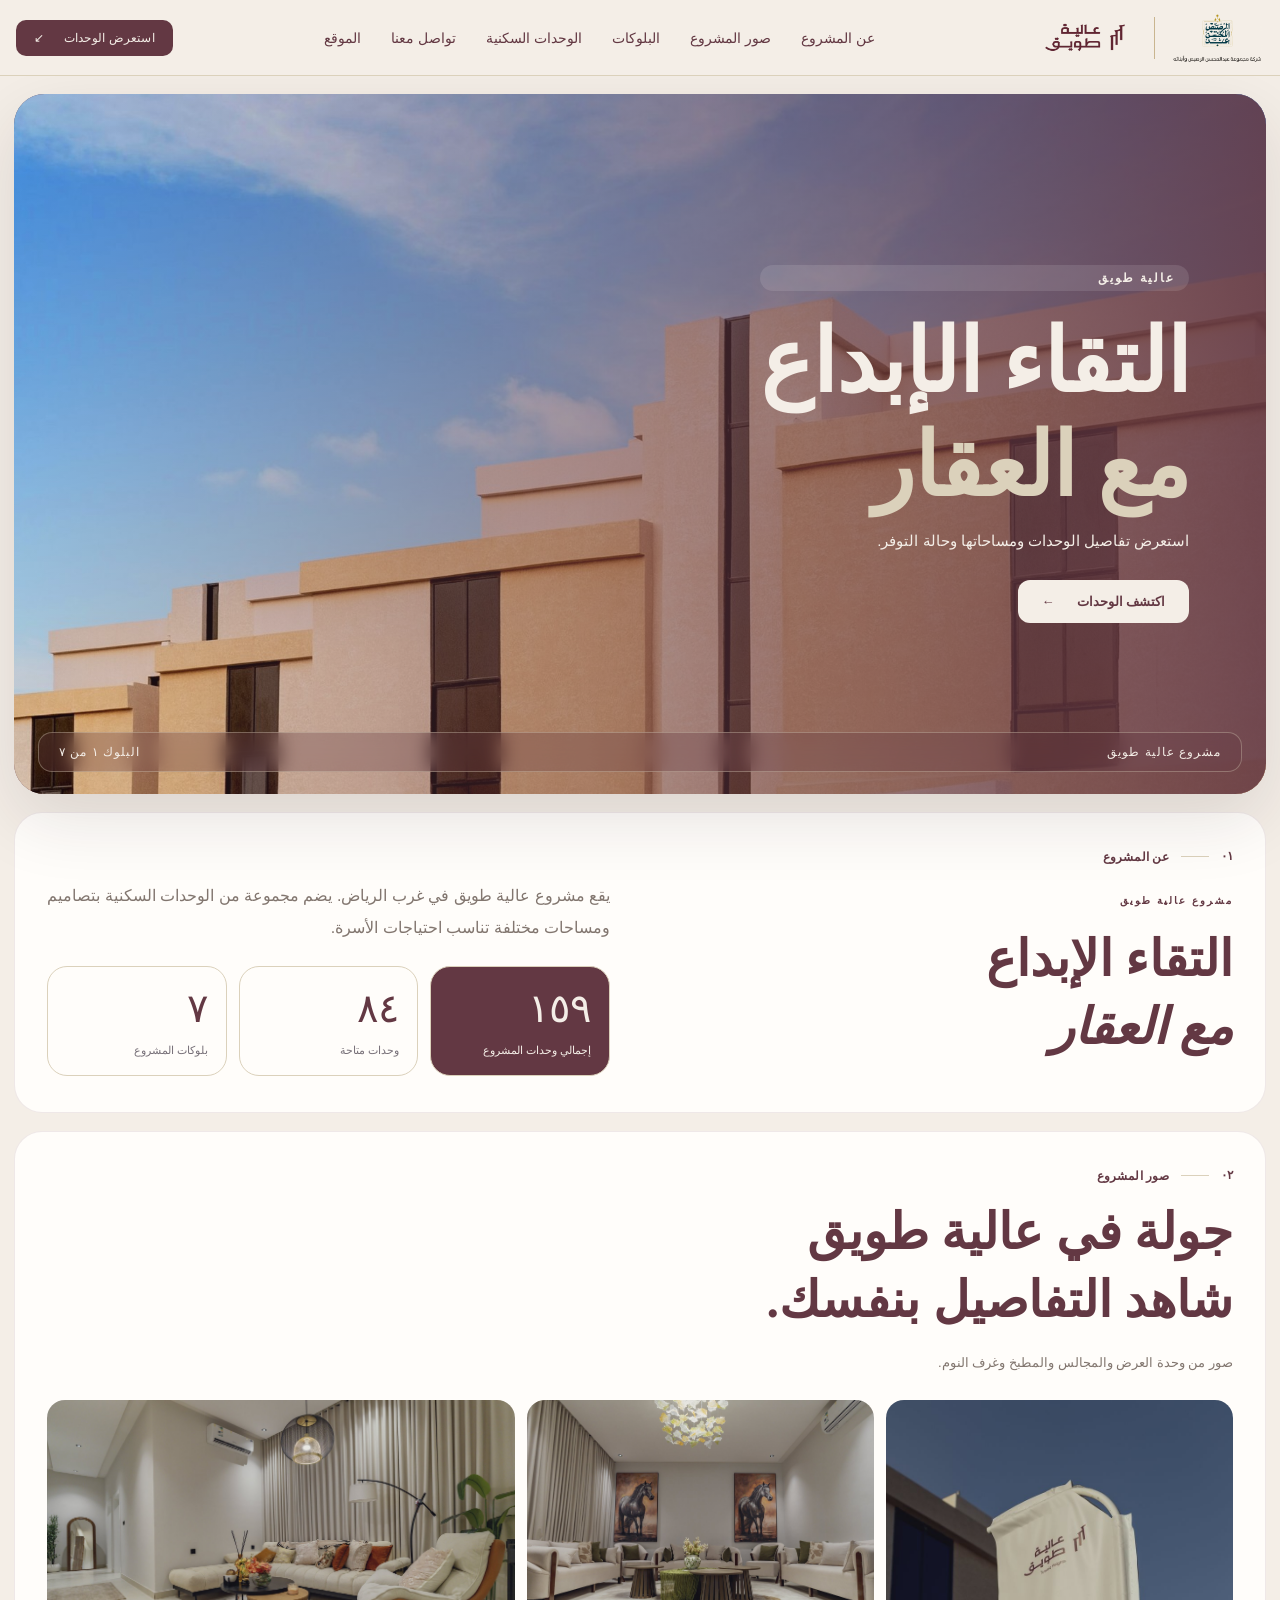
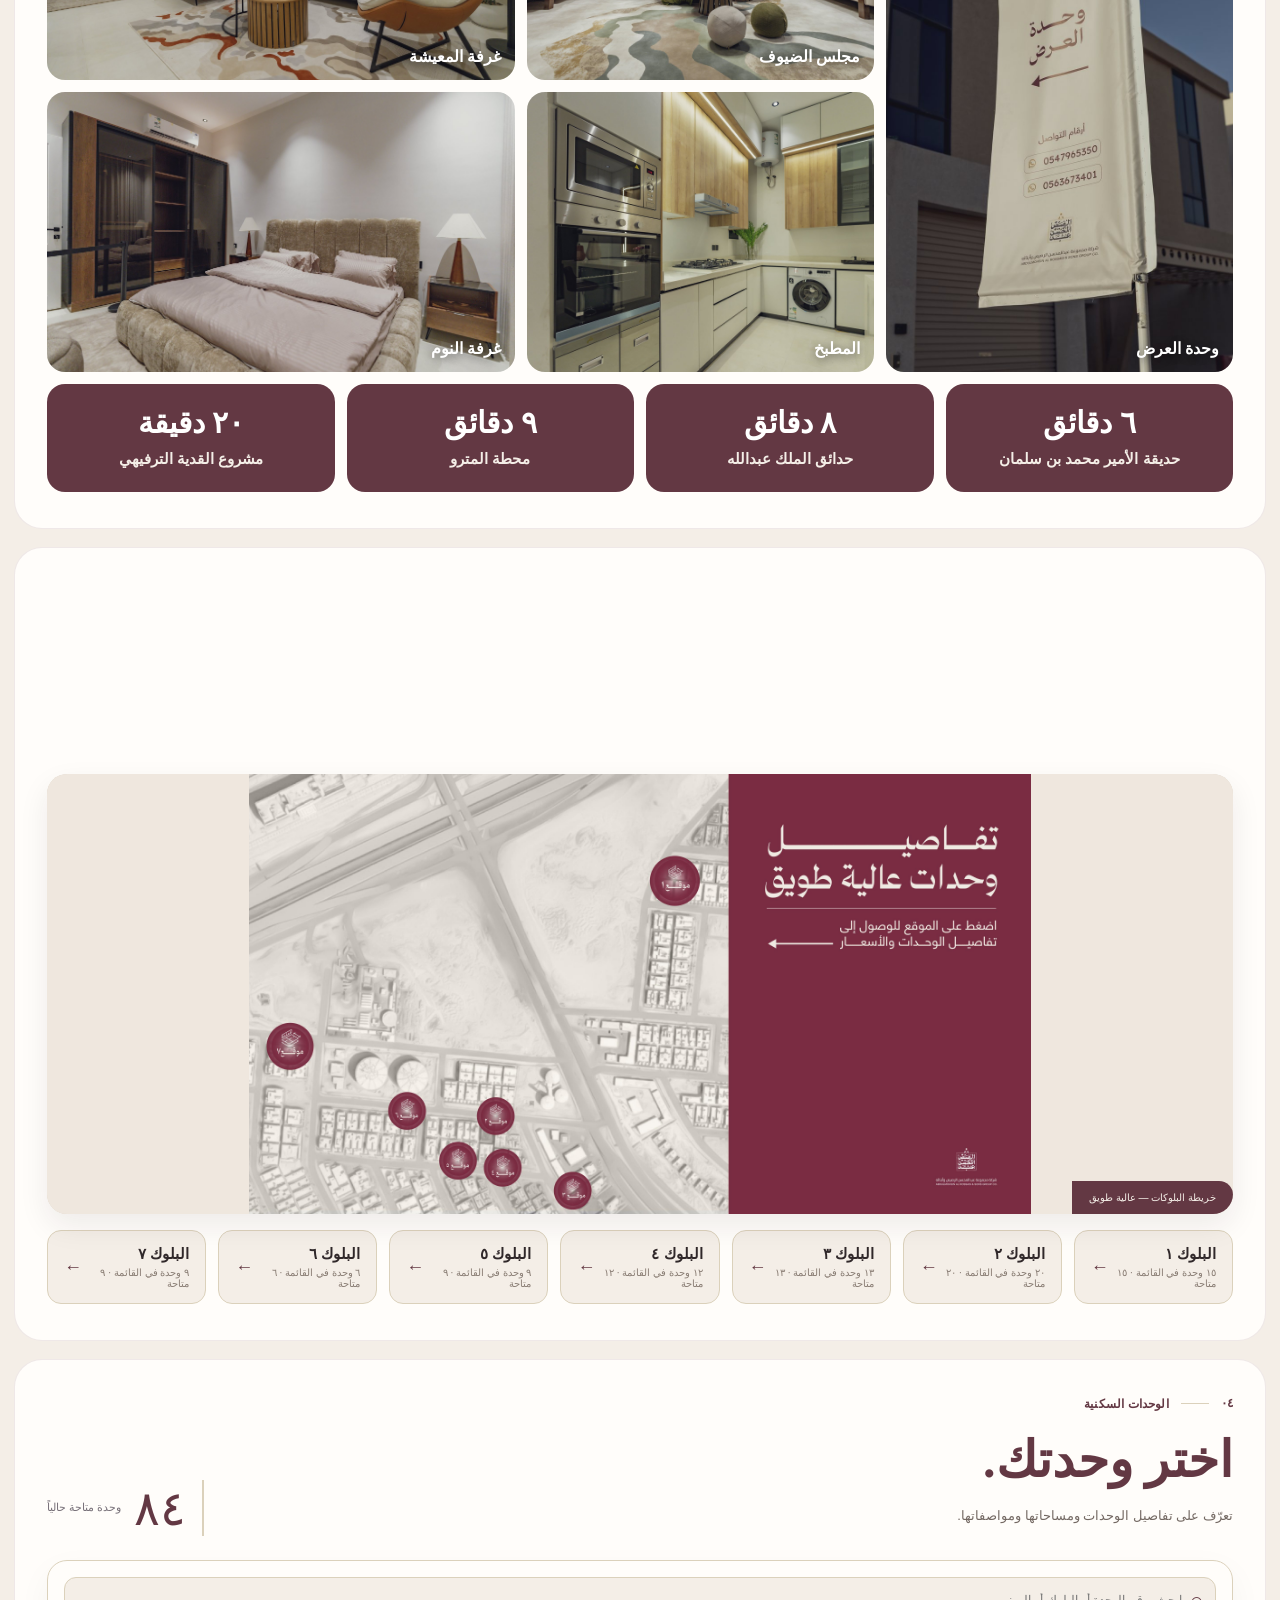
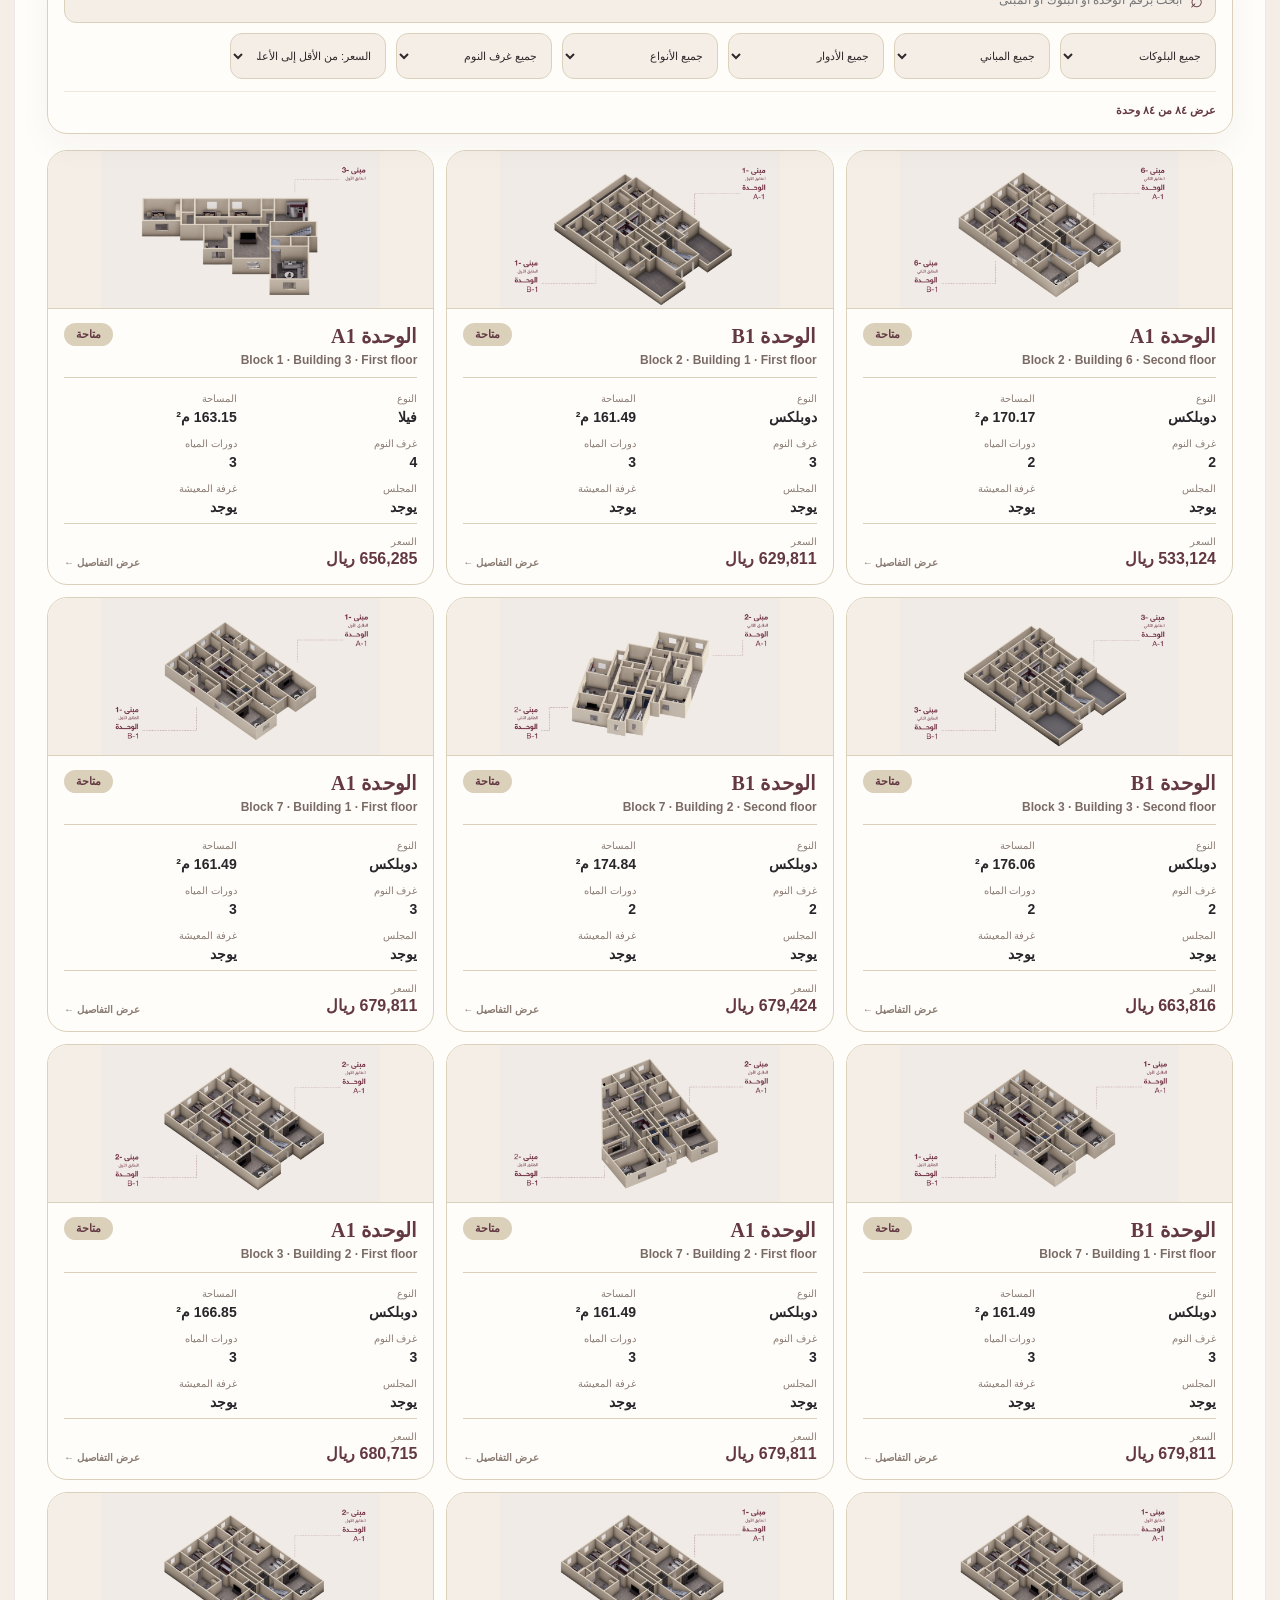
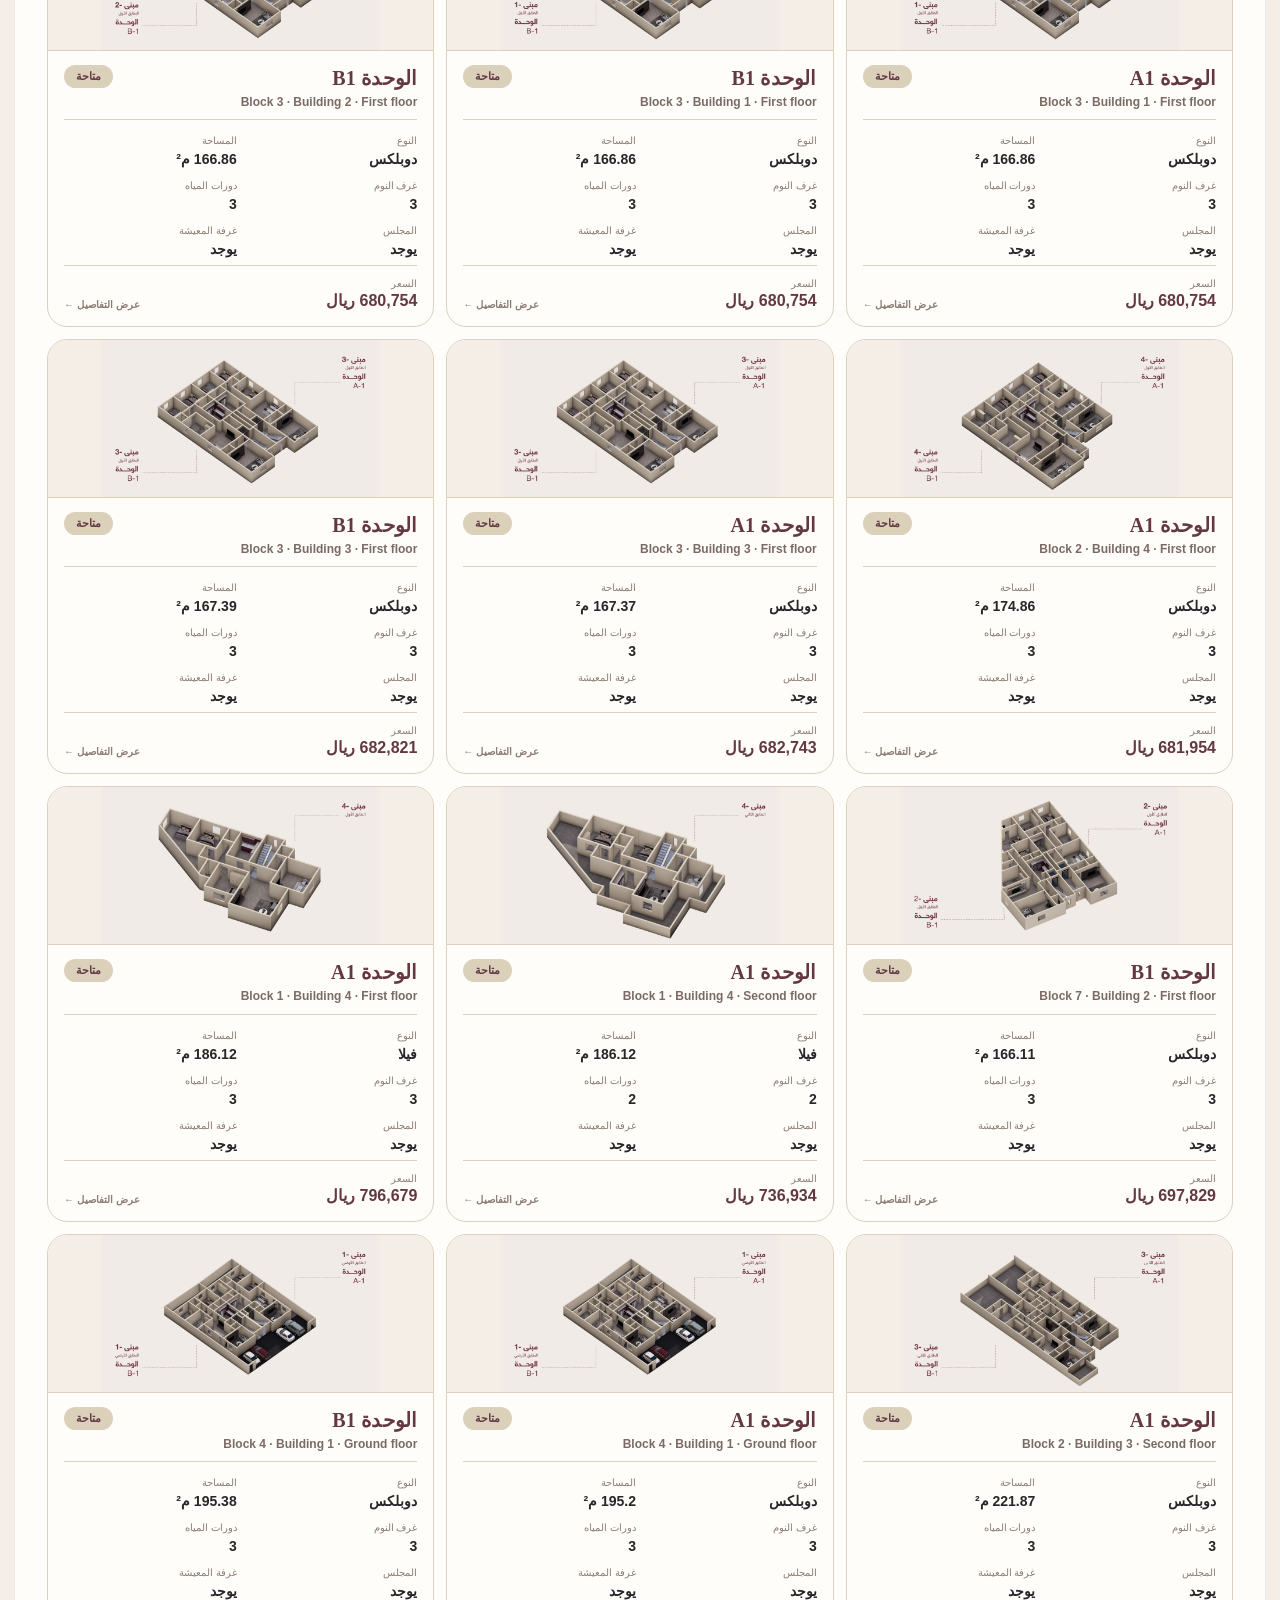
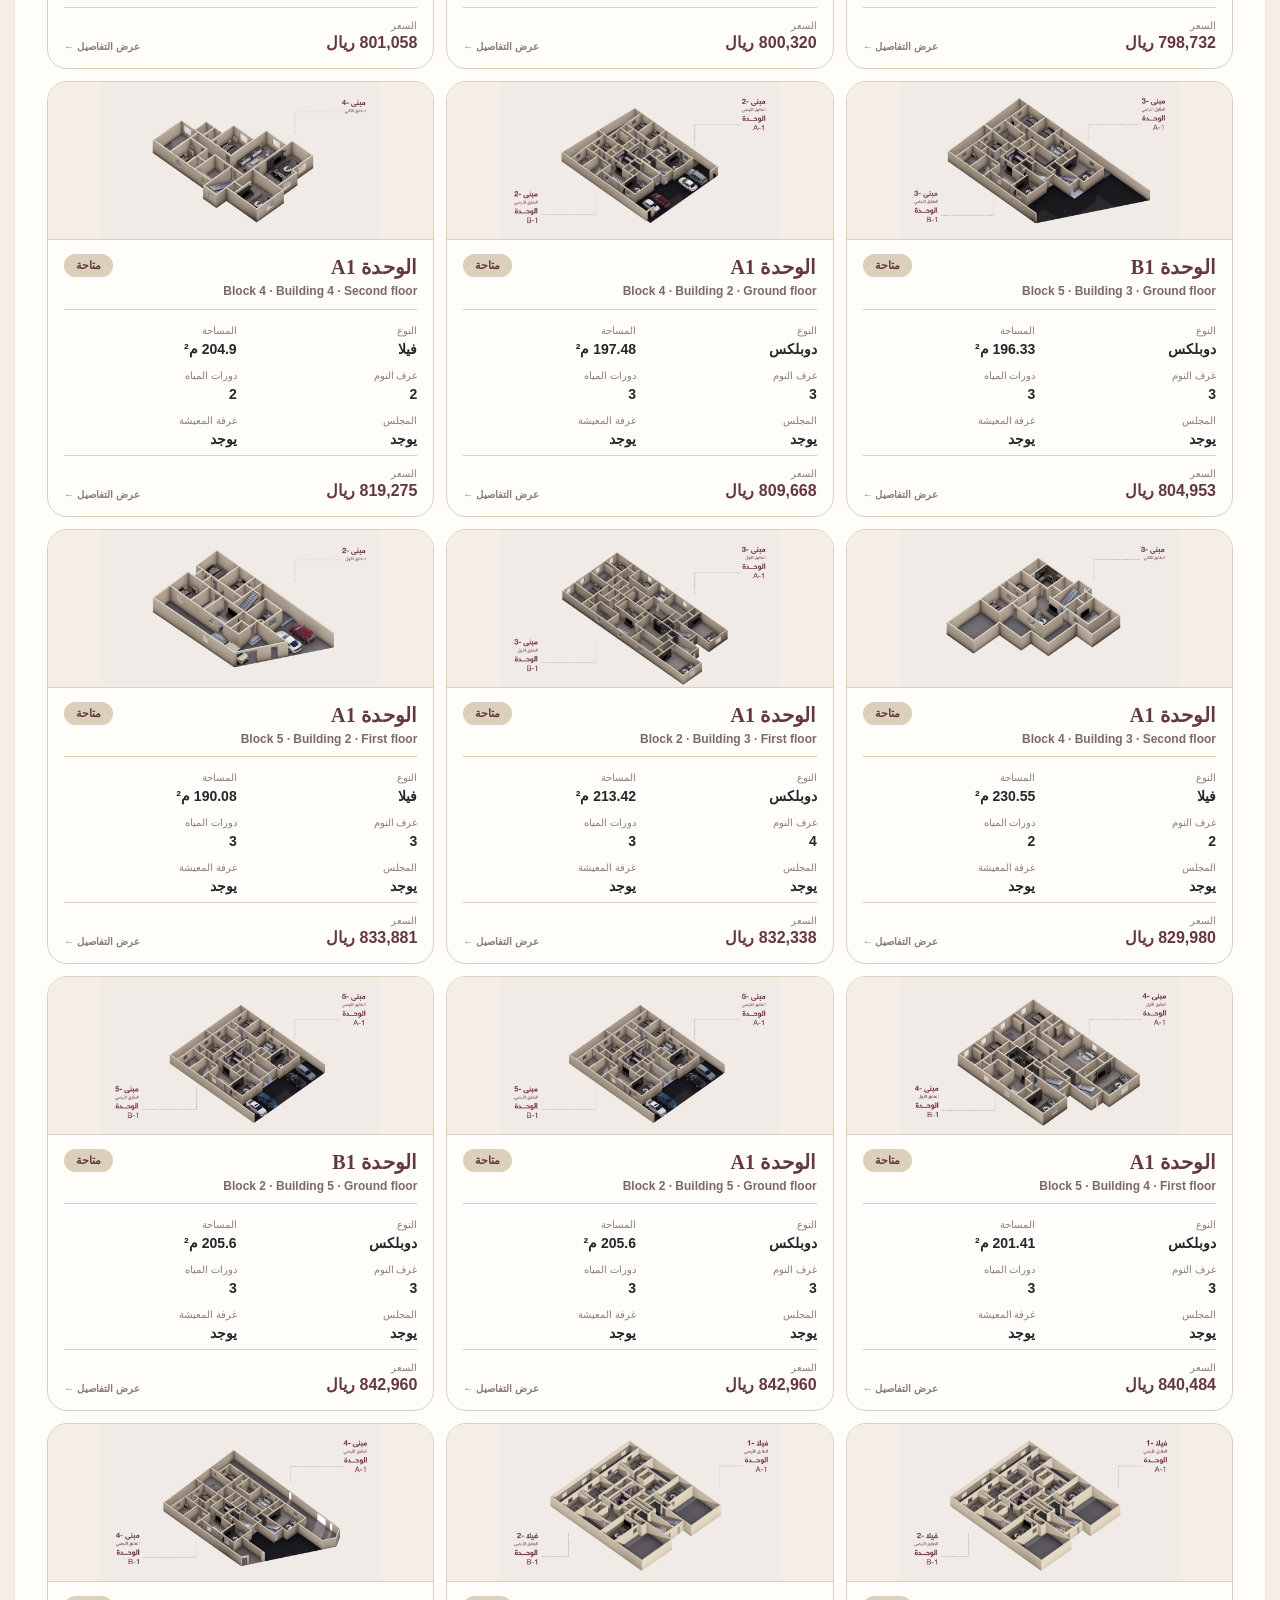
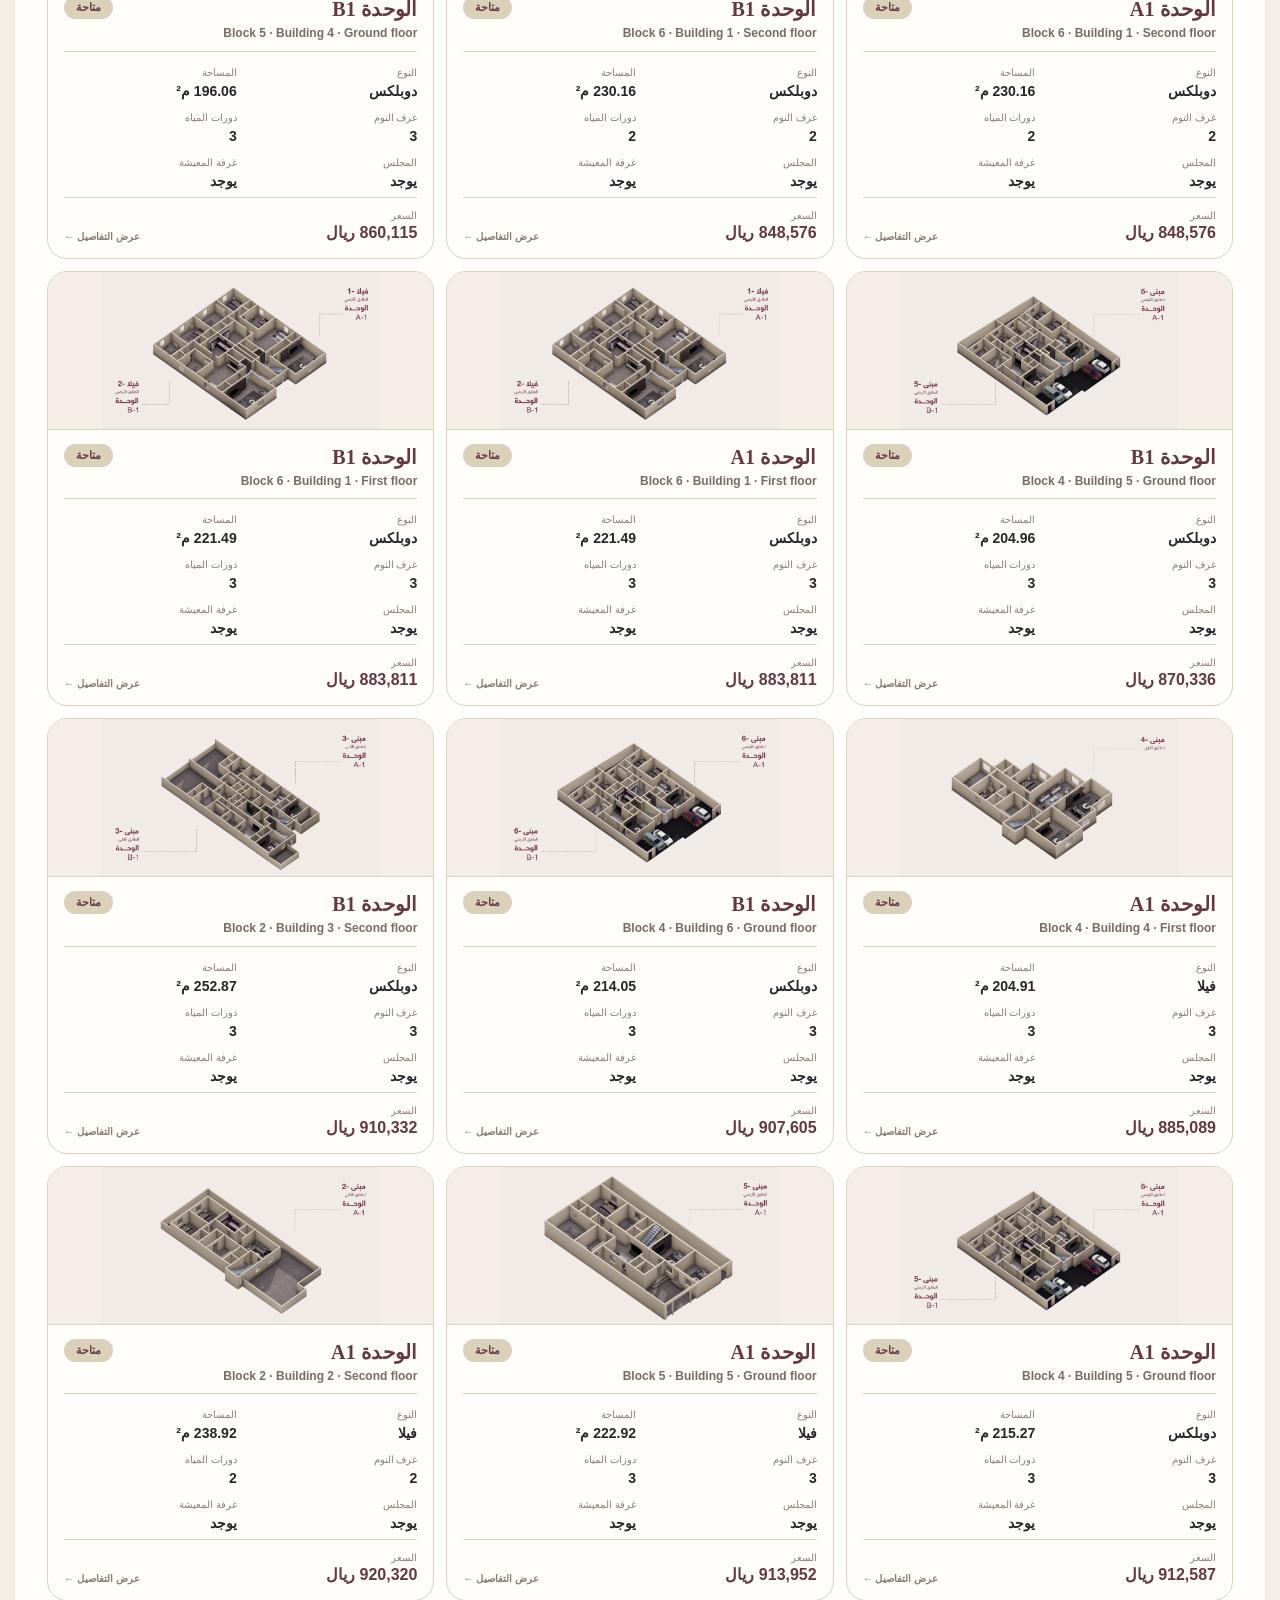
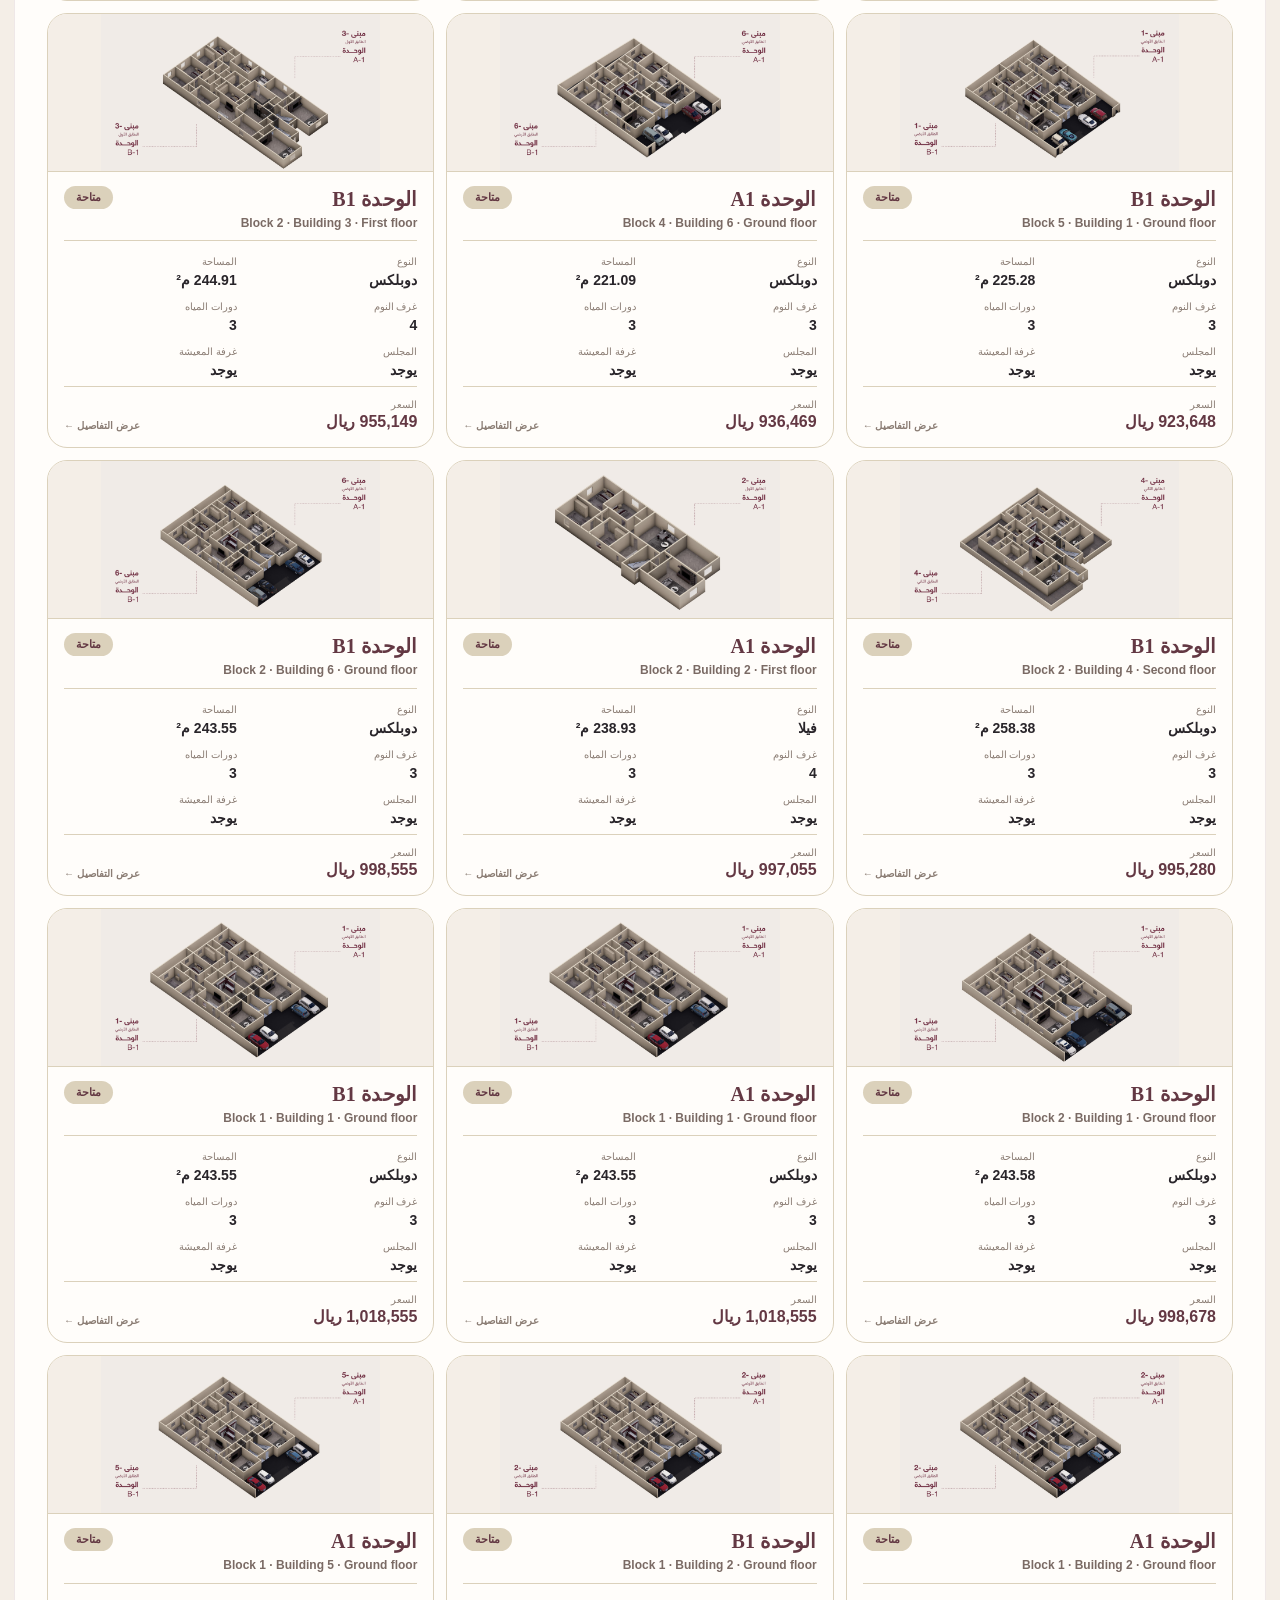
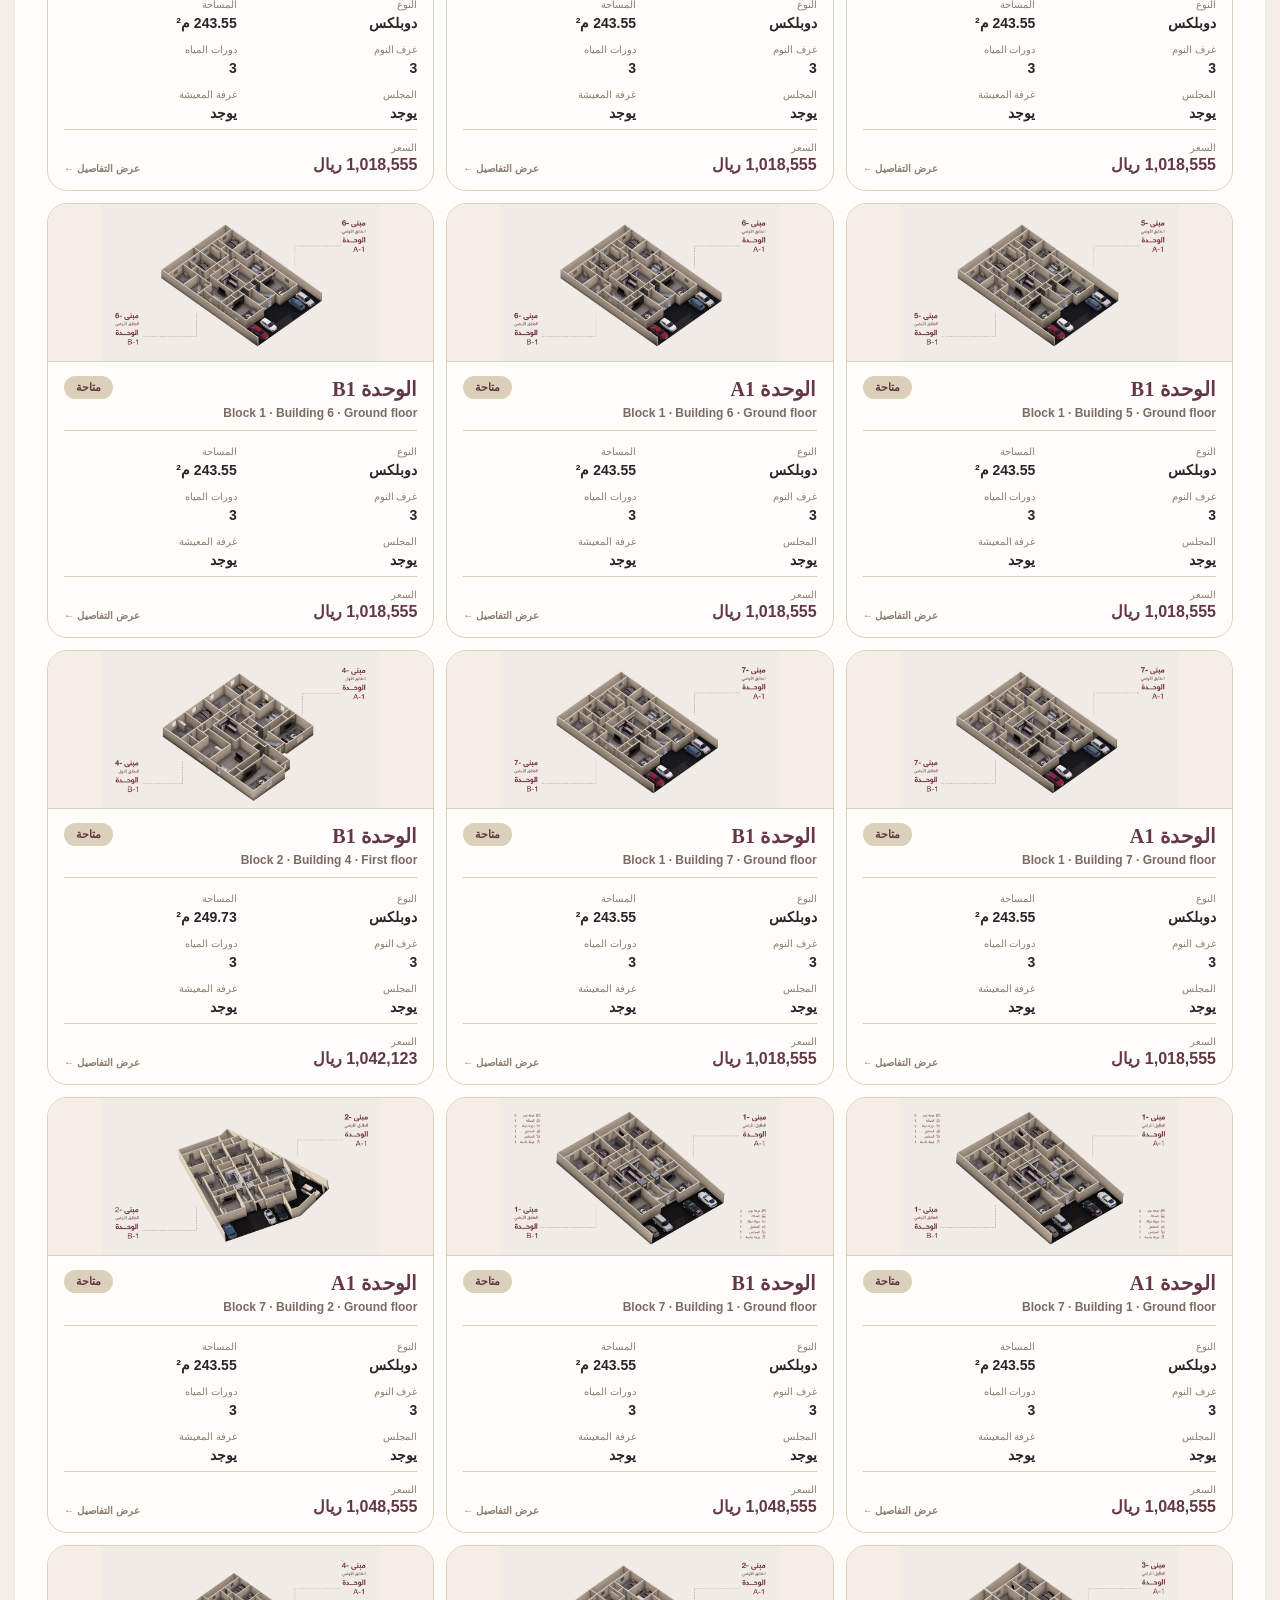
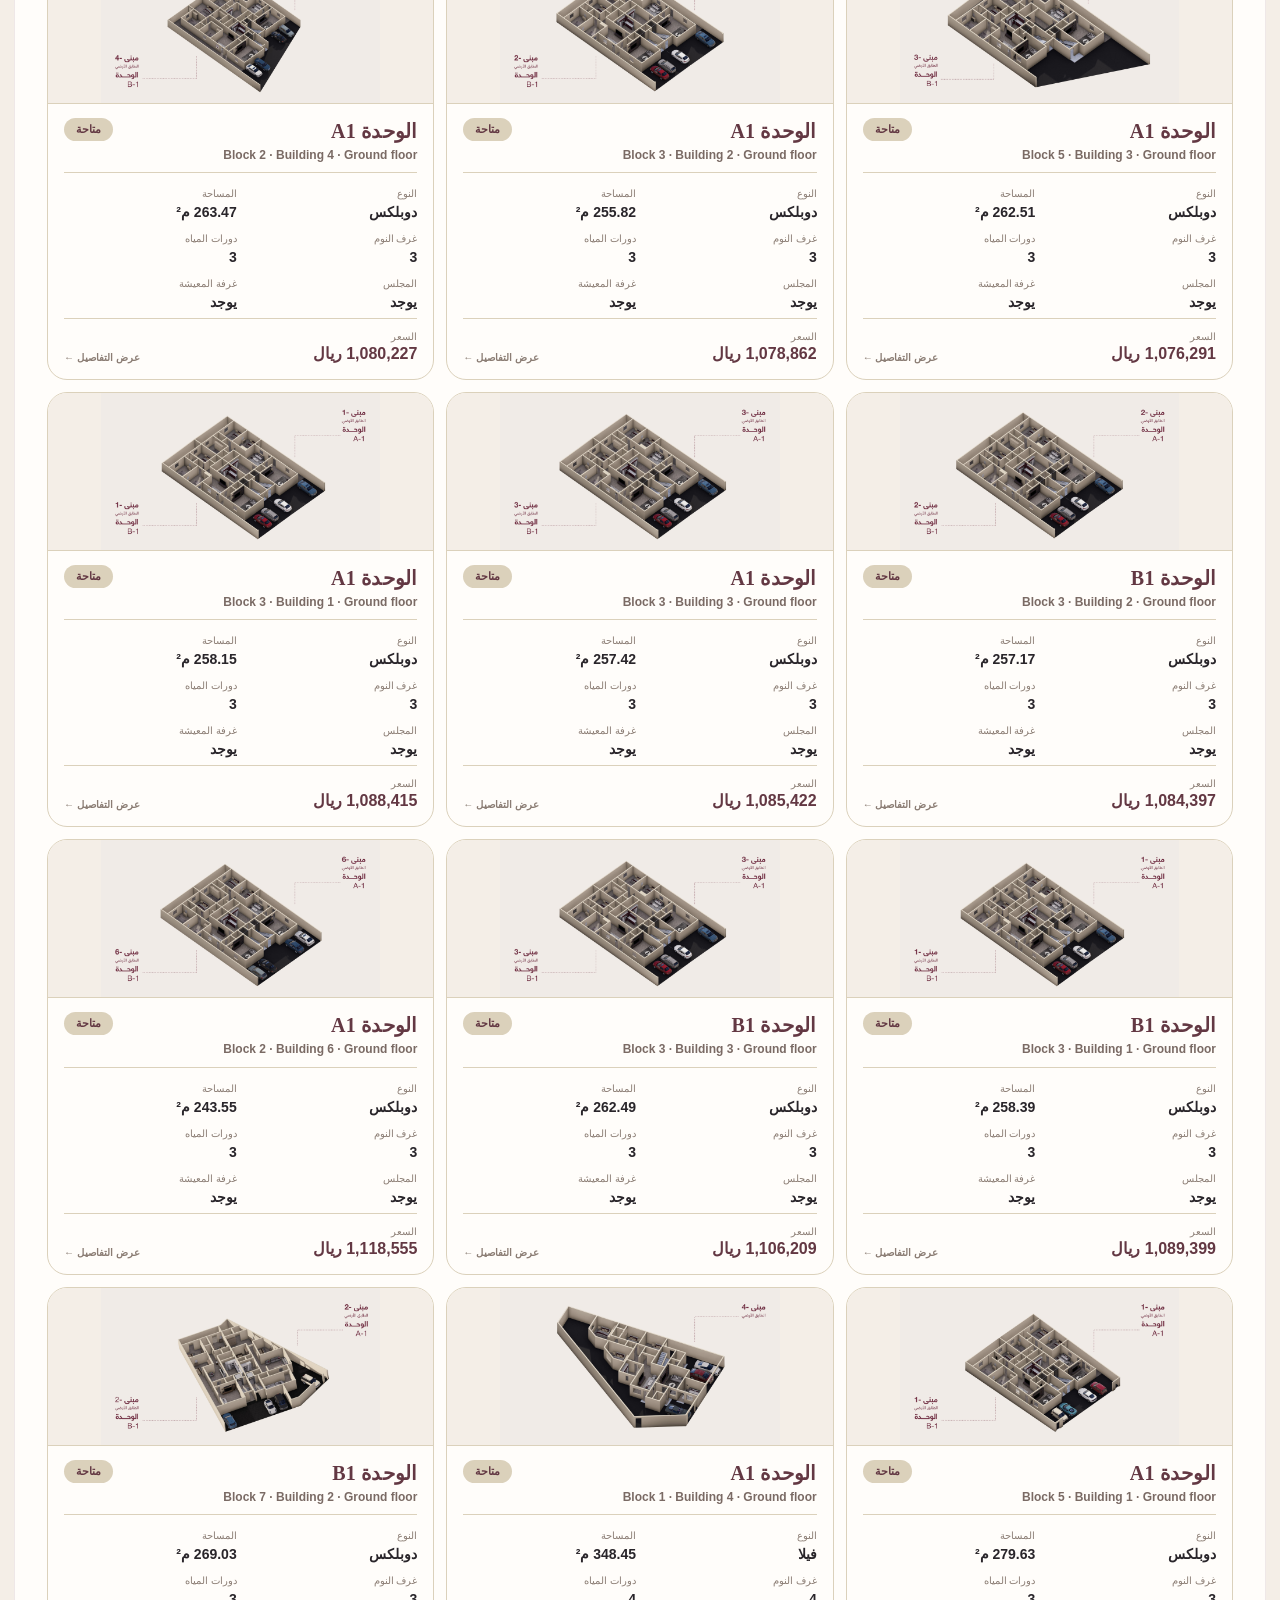
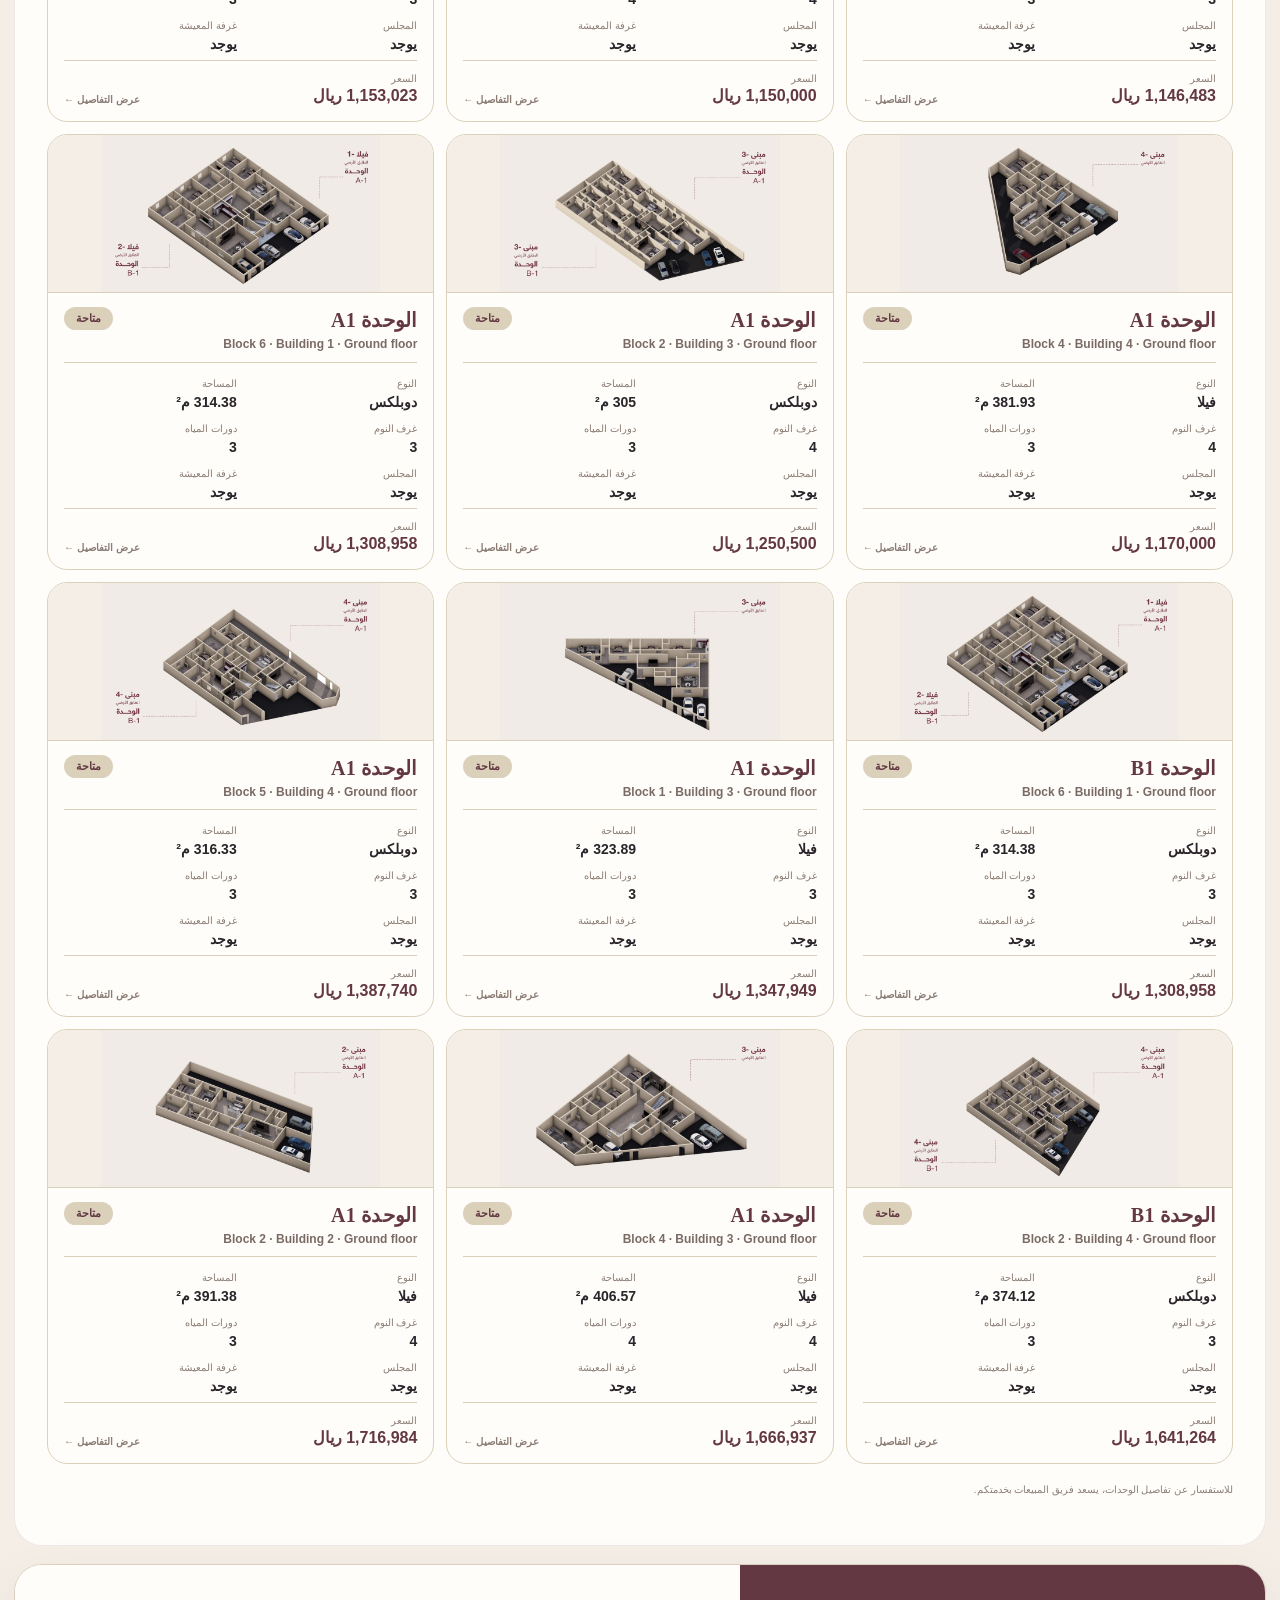
==== commit ba960839: "Update Tauwiq Heights website V1.2.3" ====
--- a/index.html
+++ b/index.html
@@ -25,7 +25,7 @@
   <link href="https://fonts.googleapis.com/css2?family=IBM+Plex+Sans+Arabic:wght@400;500;600;700&family=Noto+Naskh+Arabic:wght@500;600;700&display=swap" rel="stylesheet">
 
   <link rel="stylesheet" href="assets/css/site.css">
-  <link rel="stylesheet" href="assets/css/modern.css?v=42">
+  <link rel="stylesheet" href="assets/css/modern.css?v=45">
 
   <!-- تنسيق بسيط لأيقونة زر المعرض فقط -->
   <style>
@@ -350,6 +350,16 @@
   </footer>
 
   <!-- ===================== نافذة تفاصيل الوحدة ===================== -->
+  <dialog id="galleryDialog" class="gallery-dialog">
+    <button type="button" class="dialog-close" id="galleryDialogClose" aria-label="إغلاق">×</button>
+    <button type="button" class="gallery-dialog-arrow gallery-dialog-prev" id="galleryDialogPrev" aria-label="الصورة السابقة">‹</button>
+    <figure>
+      <img id="galleryDialogImage" alt="">
+      <figcaption id="galleryDialogCaption"></figcaption>
+    </figure>
+    <button type="button" class="gallery-dialog-arrow gallery-dialog-next" id="galleryDialogNext" aria-label="الصورة التالية">›</button>
+  </dialog>
+
   <dialog id="unitDialog" class="unit-dialog">
     <button class="dialog-close" id="dialogClose" aria-label="إغلاق">×</button>
     <div id="dialogContent"></div>
@@ -367,7 +377,7 @@
   <!-- ===================== السكربتات ===================== -->
 
   <!-- ١) سكربت التطبيق الرئيسي -->
-  <script src="assets/js/app.js?v=29"></script>
+  <script src="assets/js/app.js?v=31"></script>
 
   <!-- ٢) سكربت أيقونة زر المعرض: يضمن بقاء SVG حتى لو غيّر app.js النص -->
   <script>
--- a/assets/css/modern.css
+++ b/assets/css/modern.css
@@ -1,9 +1,10 @@
 /* Fluid responsive layer v3 */
 :root{--edge:max(14px,calc((100% - 1280px)/2));--pad:clamp(20px,4vw,52px);--sec:clamp(48px,8vw,96px);--r:clamp(20px,2.4vw,32px);--bd:#e8dfd5;--gold:#b8924a;--grad:linear-gradient(135deg,#7a4553,#492630)}
-html{-webkit-text-size-adjust:100%;overflow-x:hidden}body{background:#f3ede5;overflow-x:hidden;-webkit-font-smoothing:antialiased}
+html{-webkit-text-size-adjust:100%;overflow-x:clip}body{background:#f3ede5;overflow-x:clip;-webkit-font-smoothing:antialiased}
 img{max-width:100%}
 /* header */
-.header{position:sticky;top:0;margin:0;height:clamp(60px,7vw,74px);border-radius:0;padding:0 var(--edge);padding-inline:max(16px,var(--edge));background:rgba(243,237,229,.92);backdrop-filter:blur(14px);border:0;border-bottom:1px solid var(--bd);box-shadow:none;gap:12px}
+.header{position:fixed;top:0;left:0;right:0;width:100%;z-index:100;margin:0;height:clamp(60px,7vw,74px);min-height:0;border-radius:0;padding:0 var(--edge);padding-inline:max(16px,var(--edge));background:rgba(243,237,229,.94);backdrop-filter:blur(14px);border:0;border-bottom:1px solid var(--bd);box-shadow:0 8px 24px rgba(38,28,32,.06);gap:12px}
+body{padding-top:clamp(60px,7vw,74px)}
 .header .brand{display:flex;align-items:center;gap:clamp(8px,1.5vw,16px);min-width:0}
 .header .brand .company-logo{width:auto;height:clamp(34px,4.6vw,52px);max-width:none}
 .header .brand .tauwiq-logo{width:auto;height:clamp(30px,4vw,46px)}
@@ -61,7 +62,16 @@
 .units-section{background:transparent}
 .units-heading{gap:20px}
 .available-stamp{border:0;padding:0 16px 0 0;border-right:2px solid var(--gold)}.available-stamp strong{font-size:clamp(36px,4.4vw,48px)}
-.filter-panel{position:static;border-radius:20px;border:1px solid var(--bd);box-shadow:none;padding:clamp(12px,2vw,18px);background:#fff}
+.units-section{overflow:visible}
+.filter-panel{position:sticky;top:calc(var(--header-h,76px) + 8px);z-index:90;border-radius:20px;border:1px solid var(--bd);box-shadow:0 12px 28px rgba(43,34,38,.08);padding:clamp(12px,2vw,18px);background:rgba(255,253,250,.97);backdrop-filter:blur(12px)}
+.filter-panel.is-stuck{
+  position:fixed;
+  z-index:90;
+  margin:0;
+  box-shadow:0 14px 34px rgba(43,34,38,.12);
+}
+.filter-stick-sentinel{height:0;width:100%;pointer-events:none}
+.filter-stick-spacer{width:100%;pointer-events:none}
 .filter-top{grid-template-columns:repeat(auto-fit,minmax(min(100%,150px),1fr));gap:10px}.search-box{grid-column:1/-1}
 .search-box,.filter-top select{border-radius:12px;background:#faf6f1;border-color:var(--bd);min-height:46px}
 .search-box:focus-within,.filter-top select:focus{border-color:var(--maroon);outline:0}
@@ -163,12 +173,21 @@
 :focus-visible{outline:3px solid rgba(185,154,98,.75);outline-offset:3px}
 
 /* Navigation */
+:root{--header-h:76px}
 .header{
-  height:76px;
-  background:rgba(250,249,247,.88);
+  position:fixed;
+  top:0;
+  left:0;
+  right:0;
+  width:100%;
+  z-index:100;
+  height:var(--header-h);
+  min-height:var(--header-h);
+  background:rgba(250,249,247,.94);
   border-bottom:1px solid rgba(67,43,53,.09);
-  box-shadow:0 8px 30px rgba(38,28,32,.035);
-}
+  box-shadow:0 8px 30px rgba(38,28,32,.06);
+}
+body{padding-top:var(--header-h)}
 .nav a{transition:background .18s ease,color .18s ease}
 .nav a:hover{background:rgba(67,43,53,.07);color:var(--maroon)}
 .nav-cta{
@@ -181,8 +200,8 @@
 
 /* Hero */
 .hero{box-shadow:0 24px 70px rgba(42,25,34,.12)}
-.hero-image{transform:none;transition:none}
-.hero:hover .hero-image{transform:none}
+.hero-image{transform:scale(1.02);transition:transform 1.1s ease}
+.hero:hover .hero-image{transform:scale(1.06)}
 .hero-overlay{
   background:linear-gradient(270deg,rgba(32,20,27,.91) 0%,rgba(48,29,38,.68) 48%,rgba(38,24,31,.12) 100%);
 }
@@ -399,7 +418,10 @@
 /* Smooth but quick interactions */
 .rv{transition:opacity .42s ease,transform .42s cubic-bezier(.2,.7,.2,1)}
 @media(max-width:680px){
-  .header{height:66px}
+  :root{--header-h:66px}
+  .header{height:var(--header-h);min-height:var(--header-h)}
+  body{padding-top:var(--header-h)}
+  .filter-panel{top:calc(var(--header-h) + 6px);padding:10px;border-radius:16px}
   .hero{box-shadow:0 14px 38px rgba(42,25,34,.12)}
   .intro-stats div{min-height:98px}
   .unit-card:hover{transform:none}
@@ -915,12 +937,18 @@
 }
 .gallery-card{
   position:relative;
+  display:block;
+  width:100%;
+  height:100%;
   margin:0;
   padding:0;
   border:0;
   border-radius:18px;
   overflow:hidden;
   background:#DED5CB;
+  color:inherit;
+  font:inherit;
+  text-align:inherit;
   cursor:pointer;
 }
 .gallery-card:nth-child(1){grid-column:1;grid-row:1 / span 2}
@@ -1075,7 +1103,10 @@
   .hero{margin-inline:10px;height:auto;min-height:0;padding:72px 18px 28px;border-radius:20px}
   .hero h1{font-size:clamp(34px,10vw,48px)}
   .hero-bottom{position:relative;left:auto;right:auto;bottom:auto;margin-top:22px}
-  .header{height:62px;min-height:62px;padding-inline:12px}
+  :root{--header-h:62px}
+  .header{height:var(--header-h);min-height:var(--header-h);padding-inline:12px}
+  body{padding-top:var(--header-h)}
+  .filter-panel{top:calc(var(--header-h) + 6px)}
   .header .brand{gap:8px}
   .header .brand .company-logo{width:auto;height:32px;max-width:46vw}
   .header .brand .tauwiq-logo,.header .brand .project-brand{width:auto;height:28px}
